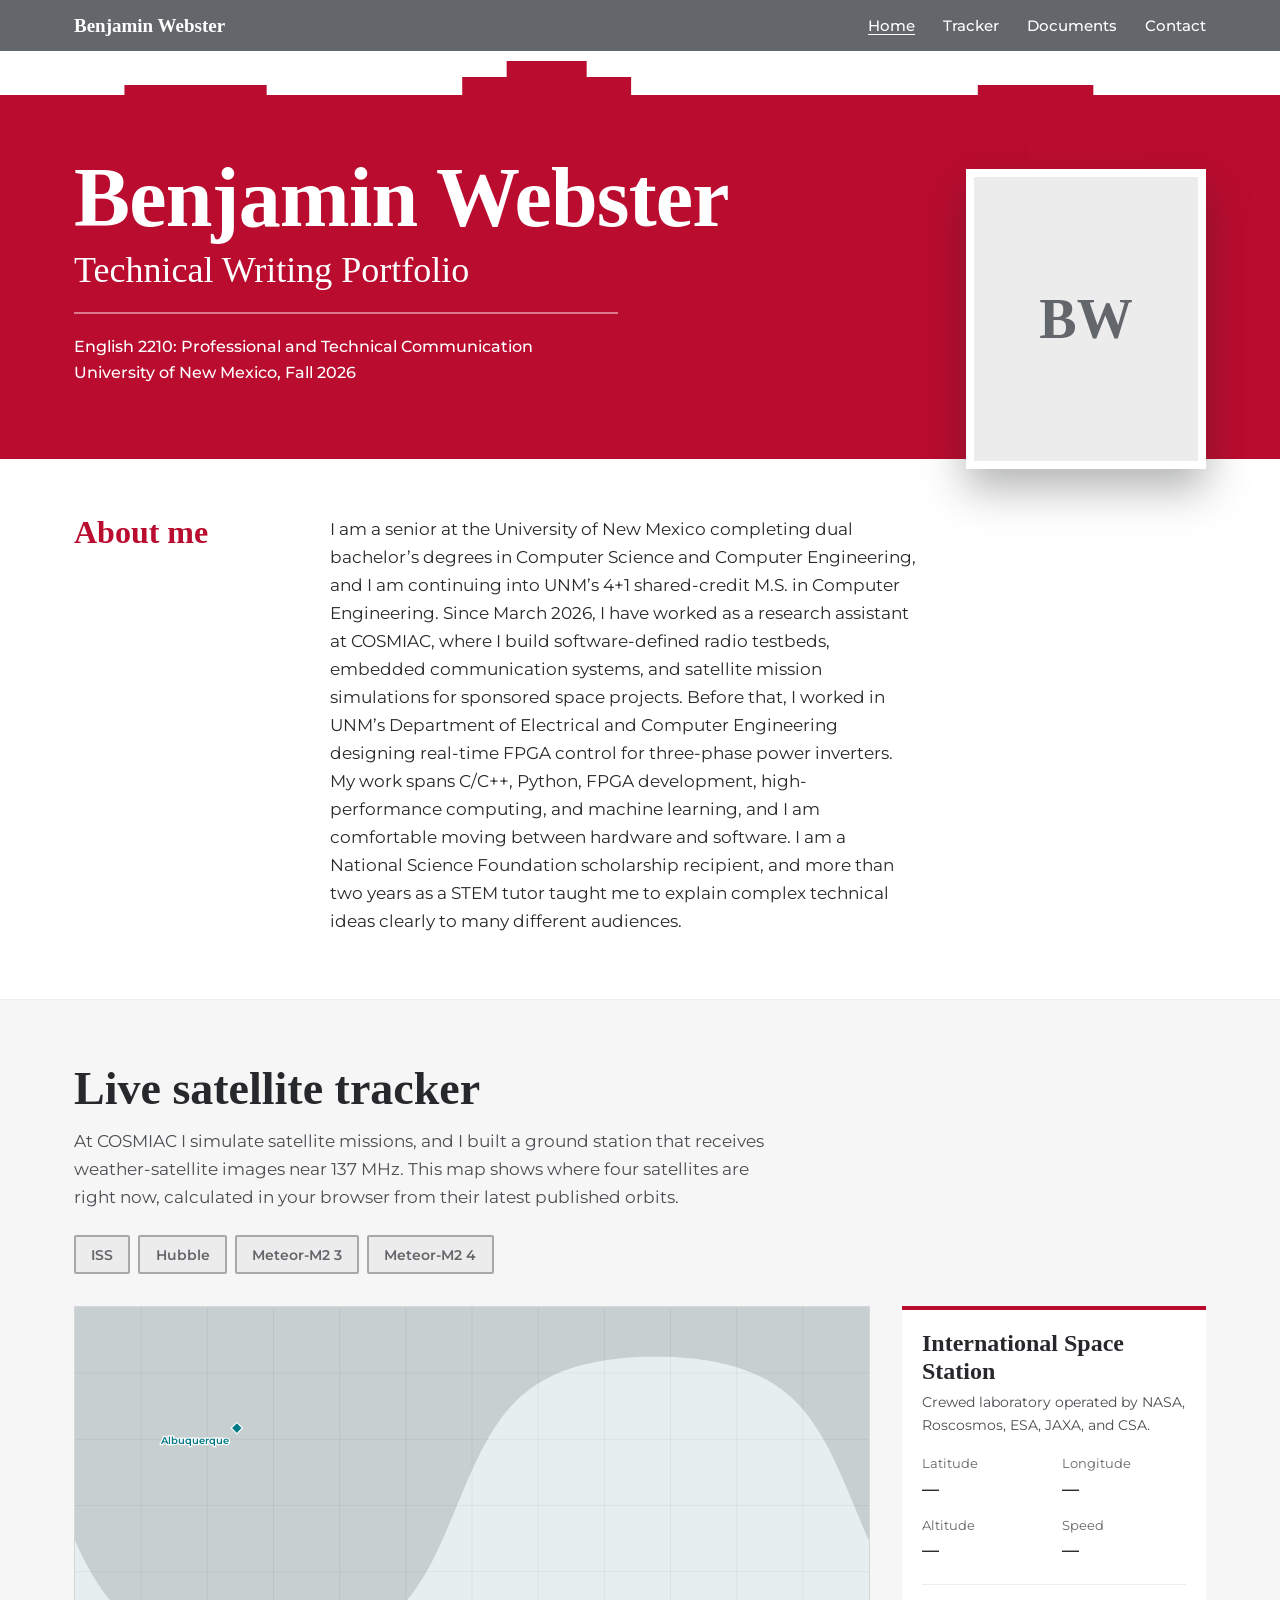
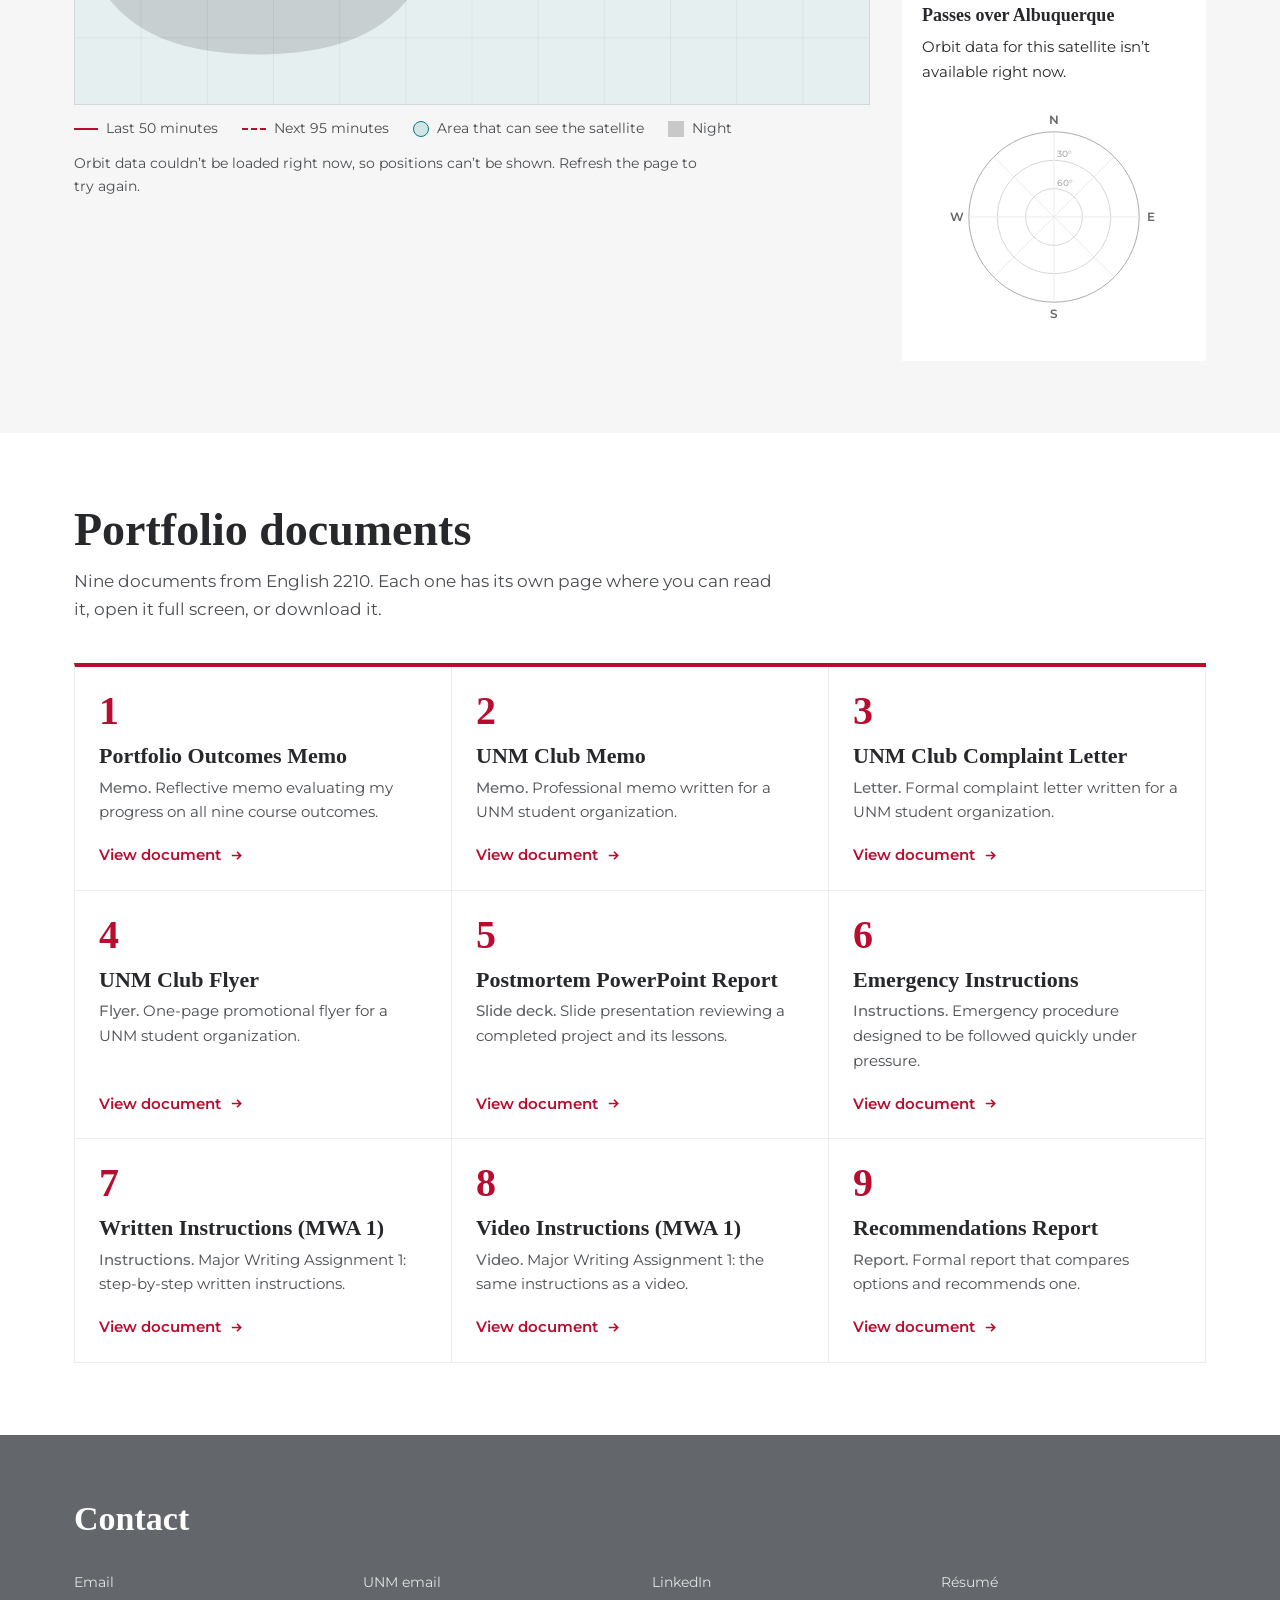
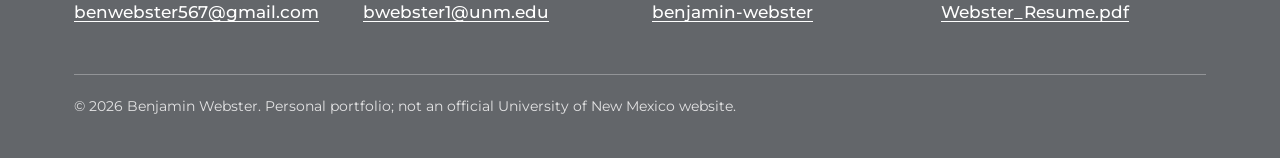
==== index.html @ b04f3fd2 "changes" ====
<!DOCTYPE html>
<html lang="en">
<head>
  <meta charset="utf-8">
  <meta name="viewport" content="width=device-width, initial-scale=1">
  <title>Benjamin Webster | Technical Writing Portfolio</title>
  <meta name="description" content="Technical writing portfolio of Benjamin Webster, Computer Science and Computer Engineering student at the University of New Mexico.">
  <link rel="preconnect" href="https://fonts.bunny.net">
  <link rel="stylesheet" href="https://fonts.bunny.net/css?family=zilla-slab:500,600,700|montserrat:400,500,600&display=swap">
  <link rel="stylesheet" href="assets/style.css">
  <script src="assets/tracker.js" defer></script>
</head>
<body>
  <a class="skip" href="#main">Skip to main content</a>

  <header class="topbar">
    <div class="wrap">
      <a class="home" href="index.html">Benjamin Webster</a>
      <nav aria-label="Site">
        <a href="index.html" aria-current="page">Home</a>
        <a href="index.html#tracker">Tracker</a>
        <a href="index.html#documents">Documents</a>
        <a href="#contact">Contact</a>
      </nav>
    </div>
  </header>

  <main id="main">
    <!-- ===================== TITLE PAGE ===================== -->
    <section class="band title-band" aria-labelledby="page-title">
      <svg class="parapet" viewBox="0 0 1440 56" preserveAspectRatio="none" aria-hidden="true" focusable="false"><polygon points="0,0 1440,0 1440,44 1230,44 1230,34 1100,34 1100,44 710,44 710,26 660,26 660,10 570,10 570,26 520,26 520,44 300,44 300,34 140,34 140,44 0,44"/></svg>
      <div class="wrap title-grid">
        <div>
          <h1 id="page-title">
            <span class="name">Benjamin Webster</span>
            <span class="title">Technical Writing Portfolio</span>
          </h1>
          <p class="course">English 2210: Professional and Technical Communication<br>University of New Mexico, Fall 2026</p>
        </div>
        <div class="photo">
          <!-- Put your professional headshot at images/headshot.jpg (portrait orientation works best). -->
          <img src="images/headshot.jpg" alt="Portrait of Benjamin Webster"
               onerror="this.hidden=true; this.nextElementSibling.hidden=false;">
          <div class="photo-fallback" hidden aria-hidden="true">BW</div>
        </div>
      </div>
    </section>

    <section class="about" id="about" aria-labelledby="about-title">
      <div class="wrap">
        <h2 id="about-title">About me</h2>
        <p>I am a senior at the University of New Mexico completing dual bachelor’s degrees in Computer Science and Computer Engineering, and I am continuing into UNM’s 4+1 shared-credit M.S. in Computer Engineering. Since March 2026, I have worked as a research assistant at COSMIAC, where I build software-defined radio testbeds, embedded communication systems, and satellite mission simulations for sponsored space projects. Before that, I worked in UNM’s Department of Electrical and Computer Engineering designing real-time FPGA control for three-phase power inverters. My work spans C/C++, Python, FPGA development, high-performance computing, and machine learning, and I am comfortable moving between hardware and software. I am a National Science Foundation scholarship recipient, and more than two years as a STEM tutor taught me to explain complex technical ideas clearly to many different audiences.</p>
      </div>
    </section>

    <!-- ===================== SATELLITE TRACKER ===================== -->
    <section class="tracker" id="tracker" aria-labelledby="tracker-title">
      <div class="wrap">
        <div class="tracker-head">
          <div class="section-head">
            <h2 id="tracker-title">Live satellite tracker</h2>
            <p>At COSMIAC I simulate satellite missions, and I built a ground station that receives weather-satellite images near 137&nbsp;MHz. This map shows where four satellites are right now, calculated in your browser from their latest published orbits.</p>
          </div>
          <div class="sat-picker" id="sat-picker" role="group" aria-label="Choose a satellite"></div>
        </div>

        <div class="tracker-body">
          <div>
            <div class="map-frame">
              <svg class="map" id="map" viewBox="0 0 1000 500" role="img" aria-labelledby="map-title">
                <title id="map-title">World map with the selected satellite’s position, ground track, and coverage area</title>
                <defs><clipPath id="map-clip"><rect width="1000" height="500"/></clipPath></defs>
                <rect class="ocean" width="1000" height="500"/>
                <g class="grid" id="map-grid"></g>
                <path class="land" id="map-land" d=""/>
                <path class="night" id="map-night" d=""/>
                <g clip-path="url(#map-clip)">
                  <path class="footprint" id="map-footprint" d=""/>
                  <path class="track-past" id="map-track-past" d=""/>
                  <path class="track-next" id="map-track-next" d=""/>
                </g>
                <g id="map-station"></g>
                <g id="map-others"></g>
                <g id="map-sat"></g>
              </svg>
            </div>
            <ul class="map-key">
              <li><span class="key-line" aria-hidden="true"></span>Last 50 minutes</li>
              <li><span class="key-line dashed" aria-hidden="true"></span>Next 95 minutes</li>
              <li><span class="key-area" aria-hidden="true"></span>Area that can see the satellite</li>
              <li><span class="key-night" aria-hidden="true"></span>Night</li>
            </ul>
            <p class="tracker-status" id="tracker-status">Loading orbit data…</p>
          </div>

          <aside class="readout" aria-label="Selected satellite details">
            <div>
              <h3 id="ro-name">International Space Station</h3>
              <p class="sat-note" id="ro-note"></p>
            </div>
            <dl>
              <div><dt>Latitude</dt><dd id="ro-lat">—</dd></div>
              <div><dt>Longitude</dt><dd id="ro-lon">—</dd></div>
              <div><dt>Altitude</dt><dd id="ro-alt">—</dd></div>
              <div><dt>Speed</dt><dd id="ro-spd">—</dd></div>
            </dl>
            <div class="pass-block">
              <h4>Passes over Albuquerque</h4>
              <p class="pass-text" id="ro-pass">Loading orbit data…</p>
              <svg class="skyplot" viewBox="-24 -24 248 248" role="img" aria-labelledby="sky-title">
                <title id="sky-title">Sky view from Albuquerque of the satellite’s next pass, north at top</title>
                <g id="sky-grid"></g>
                <path class="pass" id="sky-pass" d=""/>
                <circle class="aos" id="sky-aos" r="4" cx="-99" cy="-99"/>
                <circle class="now" id="sky-now" r="5.5" cx="-99" cy="-99"/>
              </svg>
            </div>
          </aside>
        </div>
      </div>
    </section>

    <!-- ===================== DOCUMENTS ===================== -->
    <section class="documents" id="documents" aria-labelledby="documents-title">
      <div class="wrap">
        <div class="section-head">
          <h2 id="documents-title">Portfolio documents</h2>
          <p>Nine documents from English 2210. Each one has its own page where you can read it, open it full screen, or download it.</p>
        </div>
        <ol class="doc-grid">
          <li>
            <a class="doc-tile" href="outcomes-memo.html">
              <span class="num" aria-hidden="true">1</span>
              <h3><span class="sr-only">Document 1: </span>Portfolio Outcomes Memo</h3>
              <p><span class="kind">Memo.</span> Reflective memo evaluating my progress on all nine course outcomes.</p>
              <span class="go">View document <svg viewBox="0 0 16 16" aria-hidden="true"><path d="M3 8h9M8.5 4l4 4-4 4" fill="none" stroke="currentColor" stroke-width="1.8"/></svg></span>
            </a>
          </li>
          <li>
            <a class="doc-tile" href="club-memo.html">
              <span class="num" aria-hidden="true">2</span>
              <h3><span class="sr-only">Document 2: </span>UNM Club Memo</h3>
              <p><span class="kind">Memo.</span> Professional memo written for a UNM student organization.</p>
              <span class="go">View document <svg viewBox="0 0 16 16" aria-hidden="true"><path d="M3 8h9M8.5 4l4 4-4 4" fill="none" stroke="currentColor" stroke-width="1.8"/></svg></span>
            </a>
          </li>
          <li>
            <a class="doc-tile" href="club-complaint-letter.html">
              <span class="num" aria-hidden="true">3</span>
              <h3><span class="sr-only">Document 3: </span>UNM Club Complaint Letter</h3>
              <p><span class="kind">Letter.</span> Formal complaint letter written for a UNM student organization.</p>
              <span class="go">View document <svg viewBox="0 0 16 16" aria-hidden="true"><path d="M3 8h9M8.5 4l4 4-4 4" fill="none" stroke="currentColor" stroke-width="1.8"/></svg></span>
            </a>
          </li>
          <li>
            <a class="doc-tile" href="club-flyer.html">
              <span class="num" aria-hidden="true">4</span>
              <h3><span class="sr-only">Document 4: </span>UNM Club Flyer</h3>
              <p><span class="kind">Flyer.</span> One-page promotional flyer for a UNM student organization.</p>
              <span class="go">View document <svg viewBox="0 0 16 16" aria-hidden="true"><path d="M3 8h9M8.5 4l4 4-4 4" fill="none" stroke="currentColor" stroke-width="1.8"/></svg></span>
            </a>
          </li>
          <li>
            <a class="doc-tile" href="postmortem-report.html">
              <span class="num" aria-hidden="true">5</span>
              <h3><span class="sr-only">Document 5: </span>Postmortem PowerPoint Report</h3>
              <p><span class="kind">Slide deck.</span> Slide presentation reviewing a completed project and its lessons.</p>
              <span class="go">View document <svg viewBox="0 0 16 16" aria-hidden="true"><path d="M3 8h9M8.5 4l4 4-4 4" fill="none" stroke="currentColor" stroke-width="1.8"/></svg></span>
            </a>
          </li>
          <li>
            <a class="doc-tile" href="emergency-instructions.html">
              <span class="num" aria-hidden="true">6</span>
              <h3><span class="sr-only">Document 6: </span>Emergency Instructions</h3>
              <p><span class="kind">Instructions.</span> Emergency procedure designed to be followed quickly under pressure.</p>
              <span class="go">View document <svg viewBox="0 0 16 16" aria-hidden="true"><path d="M3 8h9M8.5 4l4 4-4 4" fill="none" stroke="currentColor" stroke-width="1.8"/></svg></span>
            </a>
          </li>
          <li>
            <a class="doc-tile" href="written-instructions.html">
              <span class="num" aria-hidden="true">7</span>
              <h3><span class="sr-only">Document 7: </span>Written Instructions (MWA 1)</h3>
              <p><span class="kind">Instructions.</span> Major Writing Assignment 1: step-by-step written instructions.</p>
              <span class="go">View document <svg viewBox="0 0 16 16" aria-hidden="true"><path d="M3 8h9M8.5 4l4 4-4 4" fill="none" stroke="currentColor" stroke-width="1.8"/></svg></span>
            </a>
          </li>
          <li>
            <a class="doc-tile" href="video-instructions.html">
              <span class="num" aria-hidden="true">8</span>
              <h3><span class="sr-only">Document 8: </span>Video Instructions (MWA 1)</h3>
              <p><span class="kind">Video.</span> Major Writing Assignment 1: the same instructions as a video.</p>
              <span class="go">View document <svg viewBox="0 0 16 16" aria-hidden="true"><path d="M3 8h9M8.5 4l4 4-4 4" fill="none" stroke="currentColor" stroke-width="1.8"/></svg></span>
            </a>
          </li>
          <li>
            <a class="doc-tile" href="recommendations-report.html">
              <span class="num" aria-hidden="true">9</span>
              <h3><span class="sr-only">Document 9: </span>Recommendations Report</h3>
              <p><span class="kind">Report.</span> Formal report that compares options and recommends one.</p>
              <span class="go">View document <svg viewBox="0 0 16 16" aria-hidden="true"><path d="M3 8h9M8.5 4l4 4-4 4" fill="none" stroke="currentColor" stroke-width="1.8"/></svg></span>
            </a>
          </li>
        </ol>
      </div>
    </section>
  </main>

  <footer class="contact" id="contact">
    <div class="wrap">
      <h2>Contact</h2>
      <dl class="contact-list">
        <div><dt>Email</dt><dd><a href="mailto:benwebster567@gmail.com">benwebster567@gmail.com</a></dd></div>
        <div><dt>UNM email</dt><dd><a href="mailto:bwebster1@unm.edu">bwebster1@unm.edu</a></dd></div>
        <div><dt>LinkedIn</dt><dd><a href="https://www.linkedin.com/in/benjamin-webster-b11243381/" target="_blank" rel="noopener">benjamin-webster</a></dd></div>
        <div><dt>Résumé</dt><dd><a href="documents/Webster_Resume.pdf" target="_blank" rel="noopener">Webster_Resume.pdf</a></dd></div>
      </dl>
      <p class="footnote">© 2026 Benjamin Webster. Personal portfolio; not an official University of New Mexico website.</p>
    </div>
  </footer>
</body>
</html>
---- assets/style.css ----
/*
  Benjamin Webster | Technical Writing Portfolio
  Colors follow the UNM brand palette (brand.unm.edu):
  Cherry #ba0c2f, Silver #a7a8aa, Lobo Gray #63666a, Turquoise #007a86.
  UNM's brand fonts (Vitesse, Gotham) are licensed, so this site uses free
  look-alikes: Zilla Slab for headlines, Montserrat for body, Arial as fallback.
*/
:root {
  --cherry: #ba0c2f;
  --cherry-dark: #8f0a25;
  --cherry-tint: #fbf3f5;
  --silver: #a7a8aa;
  --silver-light: #ececed;
  --rule: #d6d6d8;
  --lobo: #63666a;
  --turquoise: #007a86;
  --ink: #26282b;
  --text-2: #4a4d51;
  --paper: #ffffff;
  --wash: #f6f6f6;
  --slab: "Zilla Slab", Rockwell, "Roboto Slab", Georgia, serif;
  --sans: Montserrat, Arial, Helvetica, sans-serif;
  --wrap: 1180px;
}

*, *::before, *::after { box-sizing: border-box; }
[hidden] { display: none !important; }
html { scroll-behavior: smooth; }
@media (prefers-reduced-motion: reduce) { html { scroll-behavior: auto; } }

body {
  margin: 0;
  background: var(--paper);
  color: var(--ink);
  font-family: var(--sans);
  font-size: 1.0625rem;
  line-height: 1.65;
  -webkit-font-smoothing: antialiased;
}

a { color: var(--cherry); text-underline-offset: 0.2em; }
a:hover { color: var(--cherry-dark); }
:focus-visible { outline: 3px solid var(--turquoise); outline-offset: 3px; border-radius: 2px; }

.skip {
  position: absolute; left: 1rem; top: -4rem; z-index: 10;
  background: var(--paper); color: var(--cherry);
  padding: 0.5rem 1rem; font-weight: 600;
}
.skip:focus { top: 1rem; }

.sr-only {
  position: absolute; width: 1px; height: 1px; padding: 0; margin: -1px;
  overflow: hidden; clip: rect(0 0 0 0); white-space: nowrap; border: 0;
}

.wrap { max-width: var(--wrap); margin: 0 auto; padding: 0 1.5rem; }

/* ---------- Utility bar ---------- */
.topbar { background: var(--lobo); color: var(--paper); }
.topbar .wrap { display: flex; align-items: center; gap: 2rem; min-height: 3.25rem; }
.topbar .home {
  font-family: var(--slab); font-weight: 600; font-size: 1.1875rem;
  color: var(--paper); text-decoration: none; white-space: nowrap;
}
.topbar nav { display: flex; gap: 1.75rem; margin-left: auto; }
.topbar nav a { color: var(--paper); text-decoration: none; font-size: 0.9375rem; font-weight: 500; }
.topbar nav a:hover, .topbar nav a[aria-current="page"] { text-decoration: underline; color: var(--paper); }
.topbar :focus-visible { outline-color: var(--paper); }

/* ---------- Cherry bands ---------- */
.band {
  position: relative;
  background: var(--cherry);
  color: var(--paper);
}
.band :focus-visible { outline-color: var(--paper); }

/* Stepped roofline drawn from the parapets of UNM's Pueblo Revival buildings */
.parapet {
  position: absolute; left: 0; right: 0; top: -1px;
  width: 100%; height: 3.5rem; display: block;
}
.parapet polygon { fill: var(--paper); }

/* Home title page */
.title-band { padding: 6.5rem 0 4.5rem; }
.title-grid {
  display: grid;
  grid-template-columns: minmax(0, 1fr) auto;
  gap: 3rem;
  align-items: center;
}
.title-band h1 { margin: 0; font-family: var(--slab); line-height: 1; }
.title-band h1 .name {
  display: block;
  font-size: clamp(3rem, 7vw, 5.25rem);
  font-weight: 700;
  letter-spacing: -0.01em;
}
.title-band h1 .title {
  display: block;
  margin-top: 0.75rem;
  font-size: clamp(1.5rem, 3vw, 2.25rem);
  font-weight: 500;
}
.course {
  margin: 1.5rem 0 0; padding-top: 1.25rem; max-width: 34rem;
  border-top: 2px solid rgba(255, 255, 255, 0.45);
  font-size: 1rem; font-weight: 500;
}
.photo {
  position: relative; z-index: 1;
  width: 15rem; aspect-ratio: 4 / 5;
  background: var(--silver-light);
  border: 8px solid var(--paper);
  box-shadow: 0 1.25rem 2.5rem rgba(38, 40, 43, 0.35);
  margin-bottom: -6rem;
}
.photo img { width: 100%; height: 100%; object-fit: cover; display: block; }
.photo-fallback {
  width: 100%; height: 100%; display: grid; place-items: center;
  font-family: var(--slab); font-size: 3.5rem; font-weight: 700; color: var(--lobo);
}

/* Document page header */
.page-band { padding: 5.75rem 0 2.75rem; }
.page-band .doc-of { margin: 0 0 0.5rem; font-weight: 500; font-size: 1rem; }
.page-band h1 {
  margin: 0; font-family: var(--slab); font-weight: 700;
  font-size: clamp(2.25rem, 5vw, 3.5rem); line-height: 1.05;
}
.page-band .doc-kind { margin: 0.75rem 0 0; font-size: 1rem; font-weight: 500; opacity: 0.92; }

/* ---------- Section headings ---------- */
.section-head h2 {
  margin: 0; font-family: var(--slab); font-weight: 700;
  font-size: clamp(2.125rem, 4vw, 2.875rem); line-height: 1.1;
}
.section-head p { margin: 0.75rem 0 0; color: var(--text-2); max-width: 64ch; }

/* ---------- About ---------- */
.about { padding: 3.5rem 0 4rem; }
.about .wrap {
  display: grid;
  grid-template-columns: 13rem minmax(0, 1fr) 15rem;
  gap: 3rem;
}
.about h2 {
  margin: 0; font-family: var(--slab); font-weight: 700;
  font-size: 2rem; line-height: 1.1; color: var(--cherry);
}
.about p { margin: 0; max-width: 66ch; }

/* ---------- Satellite tracker ---------- */
.tracker { padding: 4rem 0 4.5rem; background: var(--wash); border-top: 1px solid var(--silver-light); }
.tracker-head {
  display: flex; flex-wrap: wrap; align-items: flex-end; justify-content: space-between; gap: 1.5rem;
}
.sat-picker { display: flex; flex-wrap: wrap; gap: 0.5rem; }
.sat-picker button {
  font: 600 0.875rem/1 var(--sans);
  padding: 0.65rem 0.95rem;
  border: 2px solid var(--cherry); border-radius: 2px;
  background: var(--paper); color: var(--cherry);
  cursor: pointer;
}
.sat-picker button:hover { background: var(--cherry-tint); }
.sat-picker button[aria-pressed="true"] { background: var(--cherry); color: var(--paper); }
.sat-picker button:disabled { border-color: var(--silver); color: var(--lobo); background: var(--silver-light); cursor: not-allowed; }

.tracker-body {
  display: grid;
  grid-template-columns: minmax(0, 1fr) 19rem;
  gap: 2rem;
  margin-top: 2rem;
  align-items: start;
}
.map-frame { background: var(--paper); border: 1px solid var(--rule); }
.map-frame svg { display: block; width: 100%; height: auto; }
.map .ocean { fill: #e6eff0; }
.map .land { fill: #cfd1d3; stroke: #b9bbbe; stroke-width: 0.4; fill-rule: evenodd; }
.map .grid line { stroke: rgba(99, 102, 106, 0.18); stroke-width: 0.6; }
.map .night { fill: rgba(38, 40, 43, 0.16); }
.map .footprint { fill: rgba(0, 122, 134, 0.12); stroke: var(--turquoise); stroke-width: 1.2; }
.map .track-past { fill: none; stroke: var(--cherry); stroke-width: 2; stroke-linejoin: round; }
.map .track-next { fill: none; stroke: var(--cherry); stroke-width: 1.6; stroke-dasharray: 5 4; opacity: 0.8; }
.map .station { fill: var(--turquoise); stroke: var(--paper); stroke-width: 1.5; }
.map .station-label { fill: var(--turquoise); font: 600 13px var(--sans); paint-order: stroke; stroke: var(--paper); stroke-width: 3px; }
.map .other { fill: var(--lobo); stroke: var(--paper); stroke-width: 1.5; }
.map .other-label { fill: var(--lobo); font: 500 12px var(--sans); paint-order: stroke; stroke: var(--paper); stroke-width: 3px; }
.map .sat { fill: var(--cherry); stroke: var(--paper); stroke-width: 2.5; }
.map .sat-label { fill: var(--cherry); font: 700 14px var(--sans); paint-order: stroke; stroke: var(--paper); stroke-width: 3.5px; }
.map-key {
  display: flex; flex-wrap: wrap; gap: 0.5rem 1.5rem;
  margin: 0.75rem 0 0; padding: 0; list-style: none;
  font-size: 0.875rem; color: var(--text-2);
}
.map-key li { display: flex; align-items: center; gap: 0.5rem; }
.key-line { width: 1.5rem; border-top: 2px solid var(--cherry); }
.key-line.dashed { border-top-style: dashed; }
.key-area { width: 1rem; height: 1rem; background: rgba(0, 122, 134, 0.14); border: 1.5px solid var(--turquoise); border-radius: 50%; }
.key-night { width: 1rem; height: 1rem; background: rgba(38, 40, 43, 0.22); }
.tracker-status { margin: 0.75rem 0 0; font-size: 0.875rem; color: var(--text-2); max-width: 70ch; }

.readout { background: var(--paper); border-top: 4px solid var(--cherry); padding: 1.25rem 1.25rem 1.5rem; }
.readout h3 { margin: 0; font-family: var(--slab); font-weight: 700; font-size: 1.5rem; line-height: 1.15; }
.readout .sat-note { margin: 0.375rem 0 0; font-size: 0.875rem; color: var(--text-2); }
.readout dl { margin: 1rem 0 0; display: grid; grid-template-columns: 1fr 1fr; gap: 0.75rem 1rem; }
.readout dt { font-size: 0.8125rem; color: var(--lobo); }
.readout dd { margin: 0; font-weight: 600; font-variant-numeric: tabular-nums; }
.readout h4 {
  margin: 1.25rem 0 0; padding-top: 1rem; border-top: 1px solid var(--silver-light);
  font-family: var(--slab); font-weight: 600; font-size: 1.125rem;
}
.pass-text { margin: 0.25rem 0 0; font-size: 0.9375rem; }
.pass-text strong { font-variant-numeric: tabular-nums; }
.skyplot { display: block; width: 100%; max-width: 15rem; margin: 0.75rem auto 0; }
.skyplot .ring { fill: none; stroke: var(--rule); }
.skyplot .ring-outer { stroke: var(--silver); }
.skyplot .spoke { stroke: var(--silver-light); }
.skyplot .compass { fill: var(--lobo); font: 600 12px var(--sans); }
.skyplot .el-label { fill: var(--silver); font: 500 9px var(--sans); }
.skyplot .pass { fill: none; stroke: var(--cherry); stroke-width: 2; }
.skyplot .aos { fill: var(--paper); stroke: var(--cherry); stroke-width: 2; }
.skyplot .now { fill: var(--cherry); stroke: var(--paper); stroke-width: 2; }

/* ---------- Document grid (home) ---------- */
.documents { padding: 4.5rem 0; }
.doc-grid {
  list-style: none; margin: 2.5rem 0 0; padding: 0;
  display: grid; grid-template-columns: repeat(3, minmax(0, 1fr));
  border-top: 4px solid var(--cherry);
  border-left: 1px solid var(--silver-light);
}
.doc-grid li { border-right: 1px solid var(--silver-light); border-bottom: 1px solid var(--silver-light); }
.doc-tile {
  display: grid; grid-template-rows: auto auto 1fr auto; height: 100%;
  padding: 1.5rem 1.5rem 1.375rem;
  color: var(--ink); text-decoration: none;
  transition: background-color 120ms ease;
}
.doc-tile:hover { background: var(--cherry-tint); color: var(--ink); }
.doc-tile .num { font-family: var(--slab); font-weight: 700; font-size: 2.5rem; line-height: 1; color: var(--cherry); }
.doc-tile h3 { margin: 0.75rem 0 0; font-family: var(--slab); font-weight: 600; font-size: 1.375rem; line-height: 1.2; }
.doc-tile p { margin: 0.375rem 0 0; color: var(--text-2); font-size: 0.9375rem; }
.doc-tile .go {
  display: inline-flex; align-items: center; gap: 0.5rem; margin-top: 1.125rem;
  font-weight: 600; font-size: 0.9375rem; color: var(--cherry);
}
.doc-tile .go svg { width: 1em; height: 1em; }
.doc-tile:hover .go { text-decoration: underline; text-underline-offset: 0.2em; }
.doc-tile .kind { color: var(--lobo); font-weight: 500; }

/* ---------- Document pages ---------- */
.doc-layout {
  display: grid;
  grid-template-columns: 15.5rem minmax(0, 1fr);
  gap: 3rem;
  padding-top: 2.5rem; padding-bottom: 4.5rem;
}
.doc-nav { position: sticky; top: 1.5rem; align-self: start; }
.doc-nav h2 { margin: 0 0 0.75rem; font-family: var(--slab); font-weight: 700; font-size: 1.25rem; }
.doc-nav ol { list-style: none; margin: 0; padding: 0; border-top: 1px solid var(--silver-light); }
.doc-nav a {
  display: grid; grid-template-columns: 1.75rem 1fr; gap: 0.25rem;
  padding: 0.6rem 0.75rem 0.6rem 0.5rem;
  border-bottom: 1px solid var(--silver-light);
  border-left: 4px solid transparent;
  color: var(--ink); text-decoration: none; font-size: 0.9375rem; line-height: 1.35;
}
.doc-nav a .n { font-family: var(--slab); font-weight: 700; color: var(--cherry); }
.doc-nav a:hover { background: var(--cherry-tint); }
.doc-nav a[aria-current="page"] { border-left-color: var(--cherry); background: var(--cherry-tint); font-weight: 600; }
.doc-nav a.home-link {
  display: inline-block; margin-top: 1rem; padding: 0; border: 0;
  color: var(--cherry); font-weight: 600; text-decoration: underline; text-underline-offset: 0.2em;
}
.doc-nav a.home-link:hover { background: none; color: var(--cherry-dark); }

.doc-intro { display: grid; grid-template-columns: minmax(0, 1fr) auto; gap: 1.5rem 2.5rem; align-items: start; }
.doc-intro p { margin: 0; max-width: 64ch; }
.doc-facts { margin: 1.25rem 0 0; display: flex; flex-wrap: wrap; gap: 0.5rem 2rem; font-size: 0.9375rem; }
.doc-facts dt { color: var(--lobo); font-size: 0.8125rem; }
.doc-facts dd { margin: 0; font-weight: 600; overflow-wrap: anywhere; }
.doc-actions { display: flex; flex-wrap: wrap; gap: 0.75rem; }

.btn {
  display: inline-flex; align-items: center; gap: 0.5rem;
  background: var(--cherry); color: var(--paper);
  font: 600 0.9375rem/1.2 var(--sans);
  padding: 0.7rem 1.1rem; border: 2px solid var(--cherry); border-radius: 2px;
  text-decoration: none; white-space: nowrap;
}
.btn:hover { background: var(--cherry-dark); border-color: var(--cherry-dark); color: var(--paper); }
.btn.secondary { background: var(--paper); color: var(--cherry); }
.btn.secondary:hover { background: var(--cherry-tint); color: var(--cherry-dark); }
.btn svg { width: 1em; height: 1em; flex: none; }

.viewer {
  position: relative; margin-top: 2rem;
  height: max(36rem, 82vh);
  background: var(--silver-light); border: 1px solid var(--rule);
}
.viewer iframe { position: absolute; inset: 0; width: 100%; height: 100%; border: 0; background: var(--paper); }
.viewer-missing {
  position: absolute; inset: 0; display: grid; place-content: center; gap: 0.5rem;
  padding: 2rem; text-align: center; color: var(--text-2); overflow-wrap: anywhere;
}
.viewer-missing strong { color: var(--ink); font-family: var(--slab); font-size: 1.375rem; }

.video { margin-top: 2rem; }
.video-frame {
  position: relative; aspect-ratio: 16 / 9; width: 100%;
  background: var(--silver-light); border: 1px solid var(--rule); overflow: hidden;
}
.video-frame iframe, .video-frame video { position: absolute; inset: 0; width: 100%; height: 100%; border: 0; background: #000; }
.video-note { margin: 0.75rem 0 0; color: var(--text-2); font-size: 0.9375rem; }

.pager {
  display: grid; grid-template-columns: 1fr 1fr; gap: 1rem;
  margin-top: 3rem; padding-top: 1.5rem; border-top: 1px solid var(--silver-light);
}
.pager a {
  display: block; padding: 1rem 1.25rem; border: 1px solid var(--rule);
  color: var(--ink); text-decoration: none;
}
.pager a:hover { border-color: var(--cherry); background: var(--cherry-tint); }
.pager .dir { display: block; font-size: 0.8125rem; color: var(--lobo); }
.pager .t { display: block; font-family: var(--slab); font-weight: 600; font-size: 1.125rem; color: var(--cherry); }
.pager .next { text-align: right; grid-column: 2; }

/* ---------- Contact footer ---------- */
.contact { background: var(--lobo); color: var(--paper); padding: 3.5rem 0 2.5rem; }
.contact a { color: var(--paper); }
.contact a:hover { color: var(--silver-light); }
.contact :focus-visible { outline-color: var(--paper); }
.contact h2 { margin: 0 0 1.5rem; font-family: var(--slab); font-weight: 700; font-size: 2.125rem; }
.contact-list { display: grid; grid-template-columns: repeat(4, minmax(0, 1fr)); gap: 1.5rem; margin: 0; padding: 0; }
.contact-list dt { font-size: 0.875rem; color: #e3e3e4; }
.contact-list dd { margin: 0.25rem 0 0; font-weight: 500; overflow-wrap: anywhere; }
.footnote {
  margin: 3rem 0 0; padding-top: 1.25rem; border-top: 1px solid rgba(255, 255, 255, 0.3);
  font-size: 0.875rem; color: #e3e3e4;
}

/* ---------- Responsive ---------- */
@media (max-width: 1040px) {
  .tracker-body { grid-template-columns: 1fr; }
  .readout { display: grid; grid-template-columns: minmax(0, 1fr) minmax(0, 1fr); column-gap: 2rem; }
  .readout .pass-block { grid-column: 2; grid-row: 1 / span 3; }
  .doc-grid { grid-template-columns: repeat(2, minmax(0, 1fr)); }
}
@media (max-width: 960px) {
  .about .wrap { grid-template-columns: 1fr; gap: 1rem; }
  .contact-list { grid-template-columns: repeat(2, minmax(0, 1fr)); }
  .doc-layout { grid-template-columns: minmax(0, 1fr); gap: 1.5rem; padding-top: 1.5rem; }
  .doc-nav, .doc-main { min-width: 0; }
  .doc-nav { position: static; }
  .doc-nav h2 { font-size: 1.0625rem; margin-bottom: 0.5rem; }
  .doc-nav ol { display: flex; gap: 0.5rem; overflow-x: auto; border: 0; padding-bottom: 0.5rem; }
  .doc-nav li { flex: none; }
  .doc-nav a {
    grid-template-columns: auto auto; border: 1px solid var(--rule); border-left-width: 1px;
    padding: 0.45rem 0.75rem; white-space: nowrap;
  }
  .doc-nav a[aria-current="page"] { border-color: var(--cherry); }
  .doc-nav a.home-link { display: none; }
}
@media (max-width: 720px) {
  .title-band { padding: 4.25rem 0 3rem; }
  .page-band { padding: 4rem 0 2rem; }
  .title-grid { grid-template-columns: 1fr; gap: 2rem; }
  .photo { width: 11rem; margin-bottom: 0; }
  .parapet { height: 2.25rem; }
  .readout { display: block; }
  .doc-grid { grid-template-columns: 1fr; }
  .doc-intro { grid-template-columns: 1fr; }
  .viewer { height: 70vh; }
}
@media (max-width: 640px) {
  .topbar .wrap { flex-wrap: wrap; gap: 0.25rem 1rem; padding-top: 0.6rem; padding-bottom: 0.6rem; }
  .topbar .home { font-size: 1.0625rem; }
  .topbar nav { margin-left: 0; gap: 1.25rem; }
  .topbar nav a { font-size: 0.875rem; }
  .contact-list { grid-template-columns: 1fr; }
  .pager { grid-template-columns: 1fr; }
  .pager .next { grid-column: 1; }
}
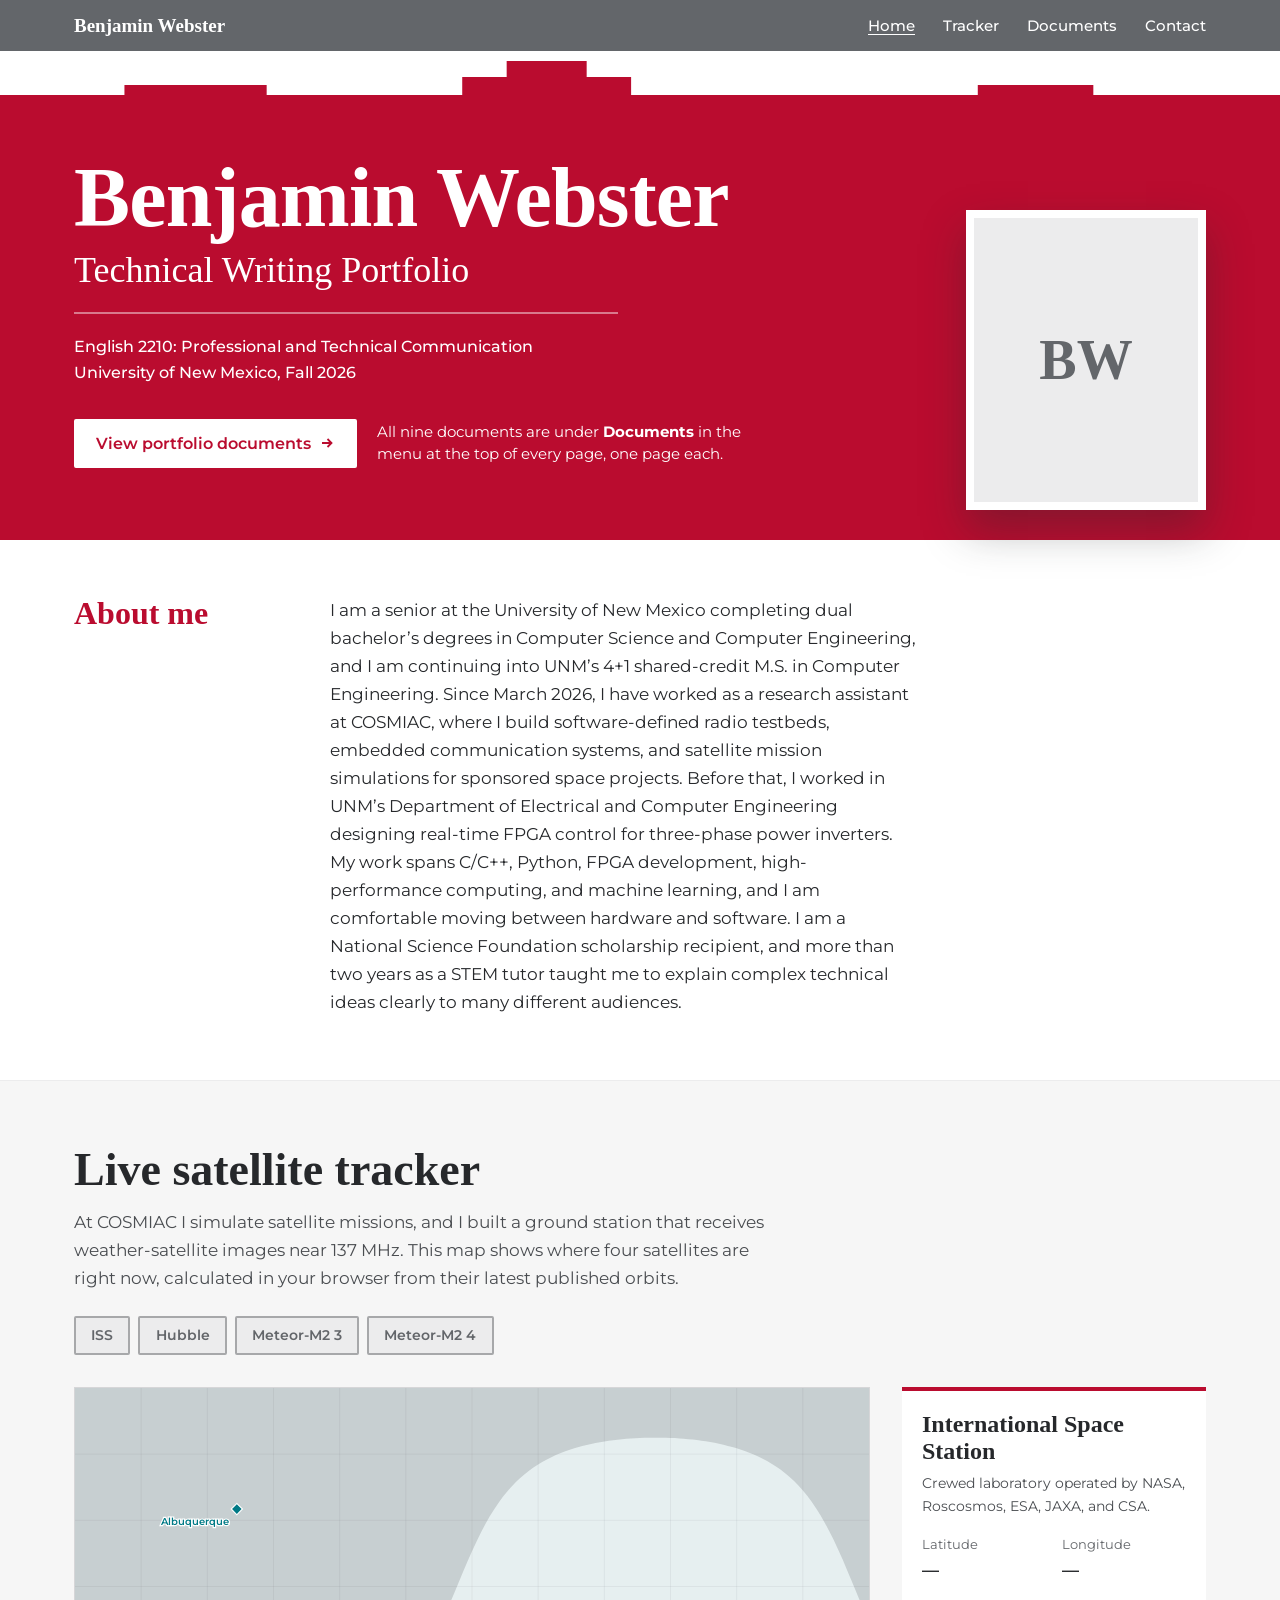
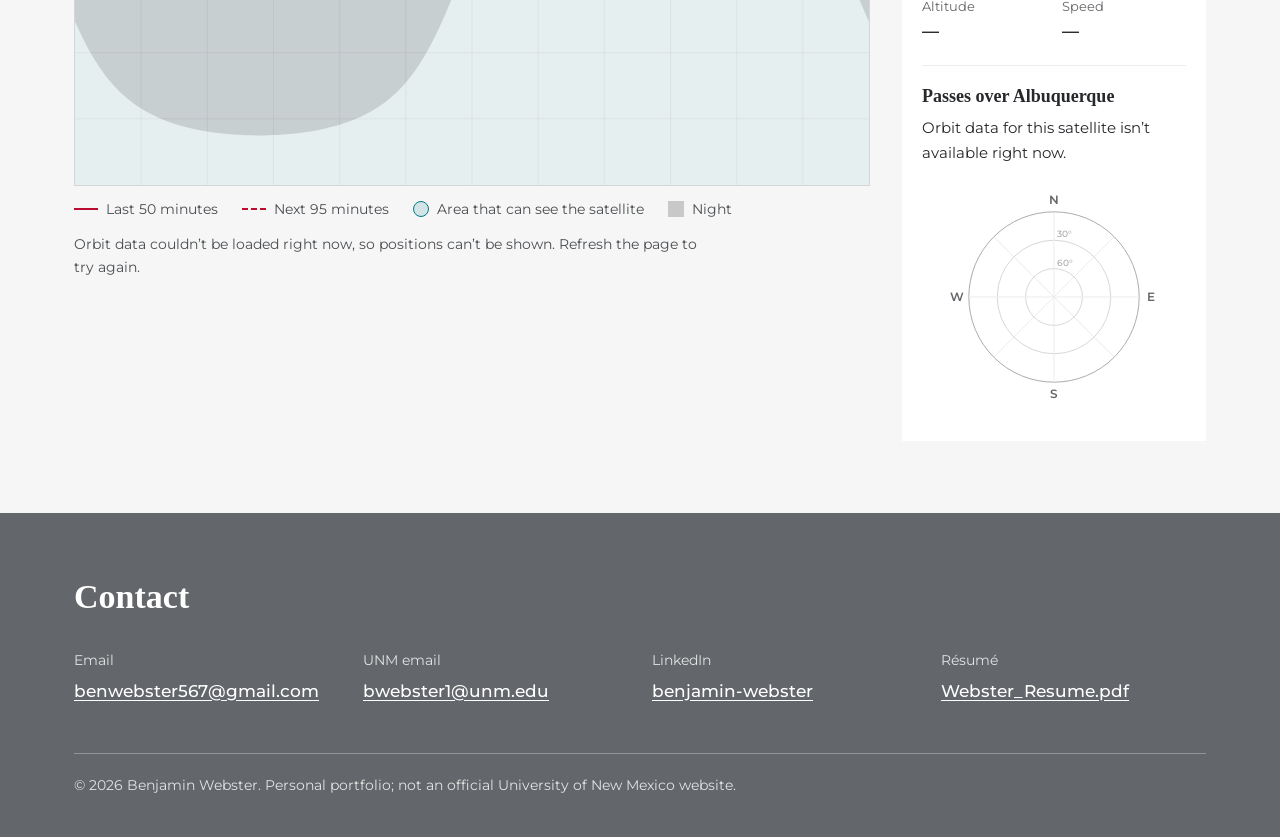
==== commit 37344475: "Changes" ====
--- a/index.html
+++ b/index.html
@@ -19,7 +19,20 @@
       <nav aria-label="Site">
         <a href="index.html" aria-current="page">Home</a>
         <a href="index.html#tracker">Tracker</a>
-        <a href="index.html#documents">Documents</a>
+        <div class="menu">
+          <a href="outcomes-memo.html">Documents</a>
+          <ul class="menu-list" aria-label="Portfolio documents">
+            <li><a href="outcomes-memo.html"><span class="n">1</span>Portfolio Outcomes Memo</a></li>
+            <li><a href="club-memo.html"><span class="n">2</span>UNM Club Memo</a></li>
+            <li><a href="club-complaint-letter.html"><span class="n">3</span>UNM Club Complaint Letter</a></li>
+            <li><a href="club-flyer.html"><span class="n">4</span>UNM Club Flyer</a></li>
+            <li><a href="postmortem-report.html"><span class="n">5</span>Postmortem PowerPoint Report</a></li>
+            <li><a href="emergency-instructions.html"><span class="n">6</span>Emergency Instructions</a></li>
+            <li><a href="written-instructions.html"><span class="n">7</span>Written Instructions (MWA 1)</a></li>
+            <li><a href="video-instructions.html"><span class="n">8</span>Video Instructions (MWA 1)</a></li>
+            <li><a href="recommendations-report.html"><span class="n">9</span>Recommendations Report</a></li>
+          </ul>
+        </div>
         <a href="#contact">Contact</a>
       </nav>
     </div>
@@ -36,6 +49,10 @@
             <span class="title">Technical Writing Portfolio</span>
           </h1>
           <p class="course">English 2210: Professional and Technical Communication<br>University of New Mexico, Fall 2026</p>
+          <div class="doc-cta">
+            <a class="btn light" href="outcomes-memo.html">View portfolio documents<svg viewBox="0 0 16 16" aria-hidden="true"><path d="M3 8h9M8.5 4l4 4-4 4" fill="none" stroke="currentColor" stroke-width="1.8"/></svg></a>
+            <p>All nine documents are under <strong>Documents</strong> in the menu at the top of every page, one page each.</p>
+          </div>
         </div>
         <div class="photo">
           <!-- Put your professional headshot at images/headshot.jpg (portrait orientation works best). -->
@@ -49,7 +66,13 @@
     <section class="about" id="about" aria-labelledby="about-title">
       <div class="wrap">
         <h2 id="about-title">About me</h2>
-        <p>I am a senior at the University of New Mexico completing dual bachelor’s degrees in Computer Science and Computer Engineering, and I am continuing into UNM’s 4+1 shared-credit M.S. in Computer Engineering. Since March 2026, I have worked as a research assistant at COSMIAC, where I build software-defined radio testbeds, embedded communication systems, and satellite mission simulations for sponsored space projects. Before that, I worked in UNM’s Department of Electrical and Computer Engineering designing real-time FPGA control for three-phase power inverters. My work spans C/C++, Python, FPGA development, high-performance computing, and machine learning, and I am comfortable moving between hardware and software. I am a National Science Foundation scholarship recipient, and more than two years as a STEM tutor taught me to explain complex technical ideas clearly to many different audiences.</p>
+        <p class="bio">I am a senior at the University of New Mexico completing dual bachelor’s degrees in Computer Science and Computer Engineering, and I am continuing into UNM’s 4+1 shared-credit M.S. in Computer Engineering. Since March 2026, I have worked as a research assistant at COSMIAC, where I build software-defined radio testbeds, embedded communication systems, and satellite mission simulations for sponsored space projects. Before that, I worked in UNM’s Department of Electrical and Computer Engineering designing real-time FPGA control for three-phase power inverters. My work spans C/C++, Python, FPGA development, high-performance computing, and machine learning, and I am comfortable moving between hardware and software. I am a National Science Foundation scholarship recipient, and more than two years as a STEM tutor taught me to explain complex technical ideas clearly to many different audiences.</p>
+        <!-- Team photo: save it as images/cosmiac-team.jpg. If the file is missing, this whole figure hides itself. -->
+        <figure class="team-photo">
+          <img src="images/cosmiac-team.jpg" alt="Benjamin Webster with his research team at COSMIAC"
+               onerror="this.closest('figure').hidden = true;">
+          <figcaption>With my team at COSMIAC.</figcaption>
+        </figure>
       </div>
     </section>
 
@@ -120,89 +143,6 @@
       </div>
     </section>
 
-    <!-- ===================== DOCUMENTS ===================== -->
-    <section class="documents" id="documents" aria-labelledby="documents-title">
-      <div class="wrap">
-        <div class="section-head">
-          <h2 id="documents-title">Portfolio documents</h2>
-          <p>Nine documents from English 2210. Each one has its own page where you can read it, open it full screen, or download it.</p>
-        </div>
-        <ol class="doc-grid">
-          <li>
-            <a class="doc-tile" href="outcomes-memo.html">
-              <span class="num" aria-hidden="true">1</span>
-              <h3><span class="sr-only">Document 1: </span>Portfolio Outcomes Memo</h3>
-              <p><span class="kind">Memo.</span> Reflective memo evaluating my progress on all nine course outcomes.</p>
-              <span class="go">View document <svg viewBox="0 0 16 16" aria-hidden="true"><path d="M3 8h9M8.5 4l4 4-4 4" fill="none" stroke="currentColor" stroke-width="1.8"/></svg></span>
-            </a>
-          </li>
-          <li>
-            <a class="doc-tile" href="club-memo.html">
-              <span class="num" aria-hidden="true">2</span>
-              <h3><span class="sr-only">Document 2: </span>UNM Club Memo</h3>
-              <p><span class="kind">Memo.</span> Professional memo written for a UNM student organization.</p>
-              <span class="go">View document <svg viewBox="0 0 16 16" aria-hidden="true"><path d="M3 8h9M8.5 4l4 4-4 4" fill="none" stroke="currentColor" stroke-width="1.8"/></svg></span>
-            </a>
-          </li>
-          <li>
-            <a class="doc-tile" href="club-complaint-letter.html">
-              <span class="num" aria-hidden="true">3</span>
-              <h3><span class="sr-only">Document 3: </span>UNM Club Complaint Letter</h3>
-              <p><span class="kind">Letter.</span> Formal complaint letter written for a UNM student organization.</p>
-              <span class="go">View document <svg viewBox="0 0 16 16" aria-hidden="true"><path d="M3 8h9M8.5 4l4 4-4 4" fill="none" stroke="currentColor" stroke-width="1.8"/></svg></span>
-            </a>
-          </li>
-          <li>
-            <a class="doc-tile" href="club-flyer.html">
-              <span class="num" aria-hidden="true">4</span>
-              <h3><span class="sr-only">Document 4: </span>UNM Club Flyer</h3>
-              <p><span class="kind">Flyer.</span> One-page promotional flyer for a UNM student organization.</p>
-              <span class="go">View document <svg viewBox="0 0 16 16" aria-hidden="true"><path d="M3 8h9M8.5 4l4 4-4 4" fill="none" stroke="currentColor" stroke-width="1.8"/></svg></span>
-            </a>
-          </li>
-          <li>
-            <a class="doc-tile" href="postmortem-report.html">
-              <span class="num" aria-hidden="true">5</span>
-              <h3><span class="sr-only">Document 5: </span>Postmortem PowerPoint Report</h3>
-              <p><span class="kind">Slide deck.</span> Slide presentation reviewing a completed project and its lessons.</p>
-              <span class="go">View document <svg viewBox="0 0 16 16" aria-hidden="true"><path d="M3 8h9M8.5 4l4 4-4 4" fill="none" stroke="currentColor" stroke-width="1.8"/></svg></span>
-            </a>
-          </li>
-          <li>
-            <a class="doc-tile" href="emergency-instructions.html">
-              <span class="num" aria-hidden="true">6</span>
-              <h3><span class="sr-only">Document 6: </span>Emergency Instructions</h3>
-              <p><span class="kind">Instructions.</span> Emergency procedure designed to be followed quickly under pressure.</p>
-              <span class="go">View document <svg viewBox="0 0 16 16" aria-hidden="true"><path d="M3 8h9M8.5 4l4 4-4 4" fill="none" stroke="currentColor" stroke-width="1.8"/></svg></span>
-            </a>
-          </li>
-          <li>
-            <a class="doc-tile" href="written-instructions.html">
-              <span class="num" aria-hidden="true">7</span>
-              <h3><span class="sr-only">Document 7: </span>Written Instructions (MWA 1)</h3>
-              <p><span class="kind">Instructions.</span> Major Writing Assignment 1: step-by-step written instructions.</p>
-              <span class="go">View document <svg viewBox="0 0 16 16" aria-hidden="true"><path d="M3 8h9M8.5 4l4 4-4 4" fill="none" stroke="currentColor" stroke-width="1.8"/></svg></span>
-            </a>
-          </li>
-          <li>
-            <a class="doc-tile" href="video-instructions.html">
-              <span class="num" aria-hidden="true">8</span>
-              <h3><span class="sr-only">Document 8: </span>Video Instructions (MWA 1)</h3>
-              <p><span class="kind">Video.</span> Major Writing Assignment 1: the same instructions as a video.</p>
-              <span class="go">View document <svg viewBox="0 0 16 16" aria-hidden="true"><path d="M3 8h9M8.5 4l4 4-4 4" fill="none" stroke="currentColor" stroke-width="1.8"/></svg></span>
-            </a>
-          </li>
-          <li>
-            <a class="doc-tile" href="recommendations-report.html">
-              <span class="num" aria-hidden="true">9</span>
-              <h3><span class="sr-only">Document 9: </span>Recommendations Report</h3>
-              <p><span class="kind">Report.</span> Formal report that compares options and recommends one.</p>
-              <span class="go">View document <svg viewBox="0 0 16 16" aria-hidden="true"><path d="M3 8h9M8.5 4l4 4-4 4" fill="none" stroke="currentColor" stroke-width="1.8"/></svg></span>
-            </a>
-          </li>
-        </ol>
-      </div>
-    </section>
   </main>
 
   <footer class="contact" id="contact">
--- a/assets/style.css
+++ b/assets/style.css
@@ -63,10 +63,30 @@
   font-family: var(--slab); font-weight: 600; font-size: 1.1875rem;
   color: var(--paper); text-decoration: none; white-space: nowrap;
 }
-.topbar nav { display: flex; gap: 1.75rem; margin-left: auto; }
+.topbar nav { display: flex; align-items: center; gap: 1.75rem; margin-left: auto; }
 .topbar nav a { color: var(--paper); text-decoration: none; font-size: 0.9375rem; font-weight: 500; }
 .topbar nav a:hover, .topbar nav a[aria-current="page"] { text-decoration: underline; color: var(--paper); }
 .topbar :focus-visible { outline-color: var(--paper); }
+
+/* Documents menu: hover or keyboard focus shows all nine, so any document is one click away */
+.menu { position: relative; display: flex; align-items: center; padding: 0.9rem 0; margin: -0.9rem 0; }
+.menu-list {
+  position: absolute; right: -1rem; top: 100%; z-index: 20;
+  min-width: 19rem; margin: 0; padding: 0.4rem 0; list-style: none;
+  background: var(--paper); border-top: 4px solid var(--cherry);
+  box-shadow: 0 0.75rem 1.75rem rgba(38, 40, 43, 0.22);
+  display: none;
+}
+.menu:hover .menu-list, .menu:focus-within .menu-list { display: block; }
+.topbar .menu-list a {
+  display: grid; grid-template-columns: 1.6rem 1fr;
+  padding: 0.5rem 1.1rem; color: var(--ink); text-decoration: none;
+  font-size: 0.9375rem; font-weight: 500; line-height: 1.35;
+}
+.topbar .menu-list a:hover, .topbar .menu-list a:focus-visible { background: var(--cherry-tint); color: var(--ink); text-decoration: none; }
+.topbar .menu-list :focus-visible { outline-color: var(--turquoise); outline-offset: -3px; }
+.menu-list .n { font-family: var(--slab); font-weight: 700; color: var(--cherry); }
+@media (hover: none), (max-width: 640px) { .menu-list { display: none !important; } }
 
 /* ---------- Cherry bands ---------- */
 .band {
@@ -109,6 +129,9 @@
   border-top: 2px solid rgba(255, 255, 255, 0.45);
   font-size: 1rem; font-weight: 500;
 }
+.doc-cta { display: flex; flex-wrap: wrap; align-items: center; gap: 0.75rem 1.25rem; margin-top: 2rem; }
+.doc-cta p { margin: 0; max-width: 24rem; font-size: 0.9375rem; line-height: 1.5; }
+
 .photo {
   position: relative; z-index: 1;
   width: 15rem; aspect-ratio: 4 / 5;
@@ -150,7 +173,13 @@
   margin: 0; font-family: var(--slab); font-weight: 700;
   font-size: 2rem; line-height: 1.1; color: var(--cherry);
 }
-.about p { margin: 0; max-width: 66ch; }
+.about .bio { grid-column: 2; margin: 0; max-width: 66ch; }
+.team-photo { grid-column: 2 / -1; margin: 0.5rem 0 0; }
+.team-photo img {
+  display: block; width: 100%; height: auto; max-height: 34rem; object-fit: cover;
+  border: 8px solid var(--paper); box-shadow: 0 0.75rem 2rem rgba(38, 40, 43, 0.22);
+}
+.team-photo figcaption { margin-top: 0.75rem; font-size: 0.9375rem; color: var(--text-2); }
 
 /* ---------- Satellite tracker ---------- */
 .tracker { padding: 4rem 0 4.5rem; background: var(--wash); border-top: 1px solid var(--silver-light); }
@@ -225,33 +254,6 @@
 .skyplot .aos { fill: var(--paper); stroke: var(--cherry); stroke-width: 2; }
 .skyplot .now { fill: var(--cherry); stroke: var(--paper); stroke-width: 2; }
 
-/* ---------- Document grid (home) ---------- */
-.documents { padding: 4.5rem 0; }
-.doc-grid {
-  list-style: none; margin: 2.5rem 0 0; padding: 0;
-  display: grid; grid-template-columns: repeat(3, minmax(0, 1fr));
-  border-top: 4px solid var(--cherry);
-  border-left: 1px solid var(--silver-light);
-}
-.doc-grid li { border-right: 1px solid var(--silver-light); border-bottom: 1px solid var(--silver-light); }
-.doc-tile {
-  display: grid; grid-template-rows: auto auto 1fr auto; height: 100%;
-  padding: 1.5rem 1.5rem 1.375rem;
-  color: var(--ink); text-decoration: none;
-  transition: background-color 120ms ease;
-}
-.doc-tile:hover { background: var(--cherry-tint); color: var(--ink); }
-.doc-tile .num { font-family: var(--slab); font-weight: 700; font-size: 2.5rem; line-height: 1; color: var(--cherry); }
-.doc-tile h3 { margin: 0.75rem 0 0; font-family: var(--slab); font-weight: 600; font-size: 1.375rem; line-height: 1.2; }
-.doc-tile p { margin: 0.375rem 0 0; color: var(--text-2); font-size: 0.9375rem; }
-.doc-tile .go {
-  display: inline-flex; align-items: center; gap: 0.5rem; margin-top: 1.125rem;
-  font-weight: 600; font-size: 0.9375rem; color: var(--cherry);
-}
-.doc-tile .go svg { width: 1em; height: 1em; }
-.doc-tile:hover .go { text-decoration: underline; text-underline-offset: 0.2em; }
-.doc-tile .kind { color: var(--lobo); font-weight: 500; }
-
 /* ---------- Document pages ---------- */
 .doc-layout {
   display: grid;
@@ -296,6 +298,8 @@
 .btn.secondary { background: var(--paper); color: var(--cherry); }
 .btn.secondary:hover { background: var(--cherry-tint); color: var(--cherry-dark); }
 .btn svg { width: 1em; height: 1em; flex: none; }
+.btn.light { background: var(--paper); border-color: var(--paper); color: var(--cherry); font-size: 1rem; padding: 0.8rem 1.25rem; }
+.btn.light:hover { background: var(--cherry-tint); border-color: var(--cherry-tint); color: var(--cherry-dark); }
 
 .viewer {
   position: relative; margin-top: 2rem;
@@ -349,10 +353,10 @@
   .tracker-body { grid-template-columns: 1fr; }
   .readout { display: grid; grid-template-columns: minmax(0, 1fr) minmax(0, 1fr); column-gap: 2rem; }
   .readout .pass-block { grid-column: 2; grid-row: 1 / span 3; }
-  .doc-grid { grid-template-columns: repeat(2, minmax(0, 1fr)); }
 }
 @media (max-width: 960px) {
   .about .wrap { grid-template-columns: 1fr; gap: 1rem; }
+  .about .bio, .team-photo { grid-column: 1; }
   .contact-list { grid-template-columns: repeat(2, minmax(0, 1fr)); }
   .doc-layout { grid-template-columns: minmax(0, 1fr); gap: 1.5rem; padding-top: 1.5rem; }
   .doc-nav, .doc-main { min-width: 0; }
@@ -374,7 +378,6 @@
   .photo { width: 11rem; margin-bottom: 0; }
   .parapet { height: 2.25rem; }
   .readout { display: block; }
-  .doc-grid { grid-template-columns: 1fr; }
   .doc-intro { grid-template-columns: 1fr; }
   .viewer { height: 70vh; }
 }
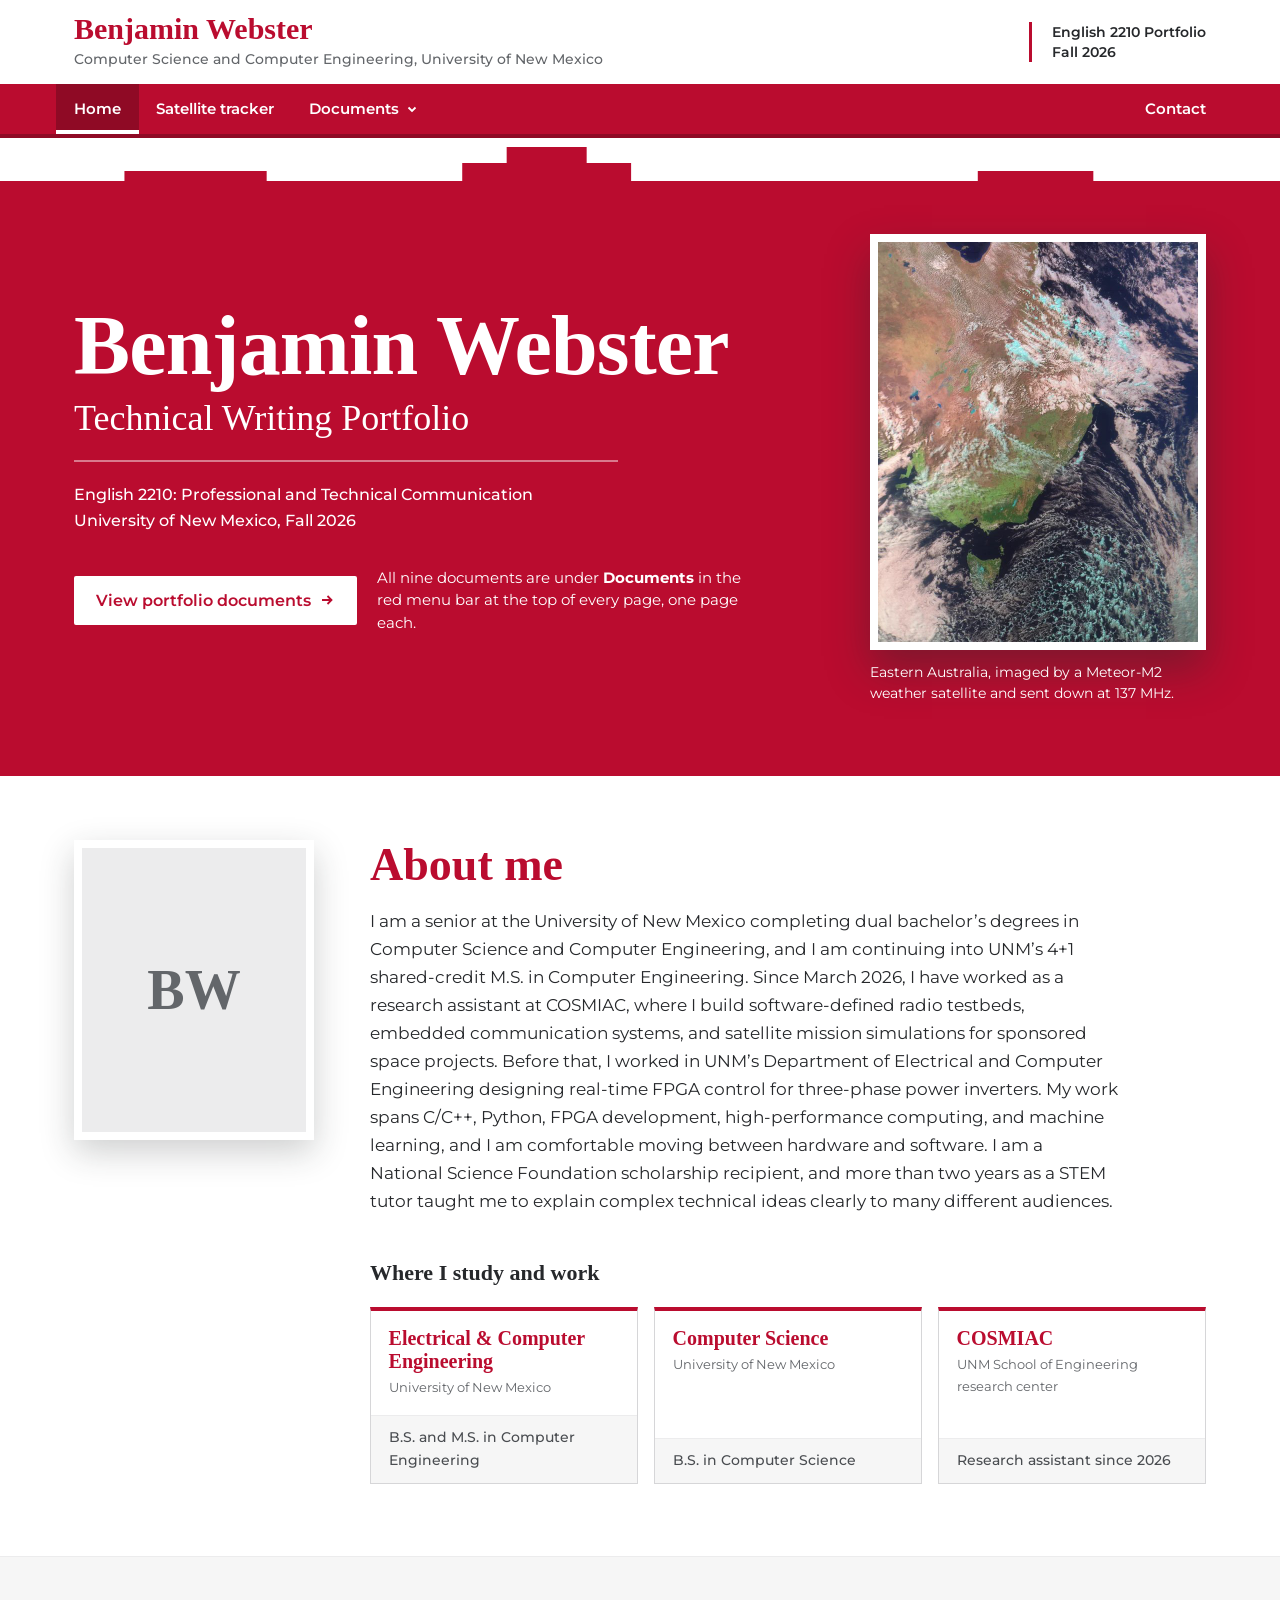
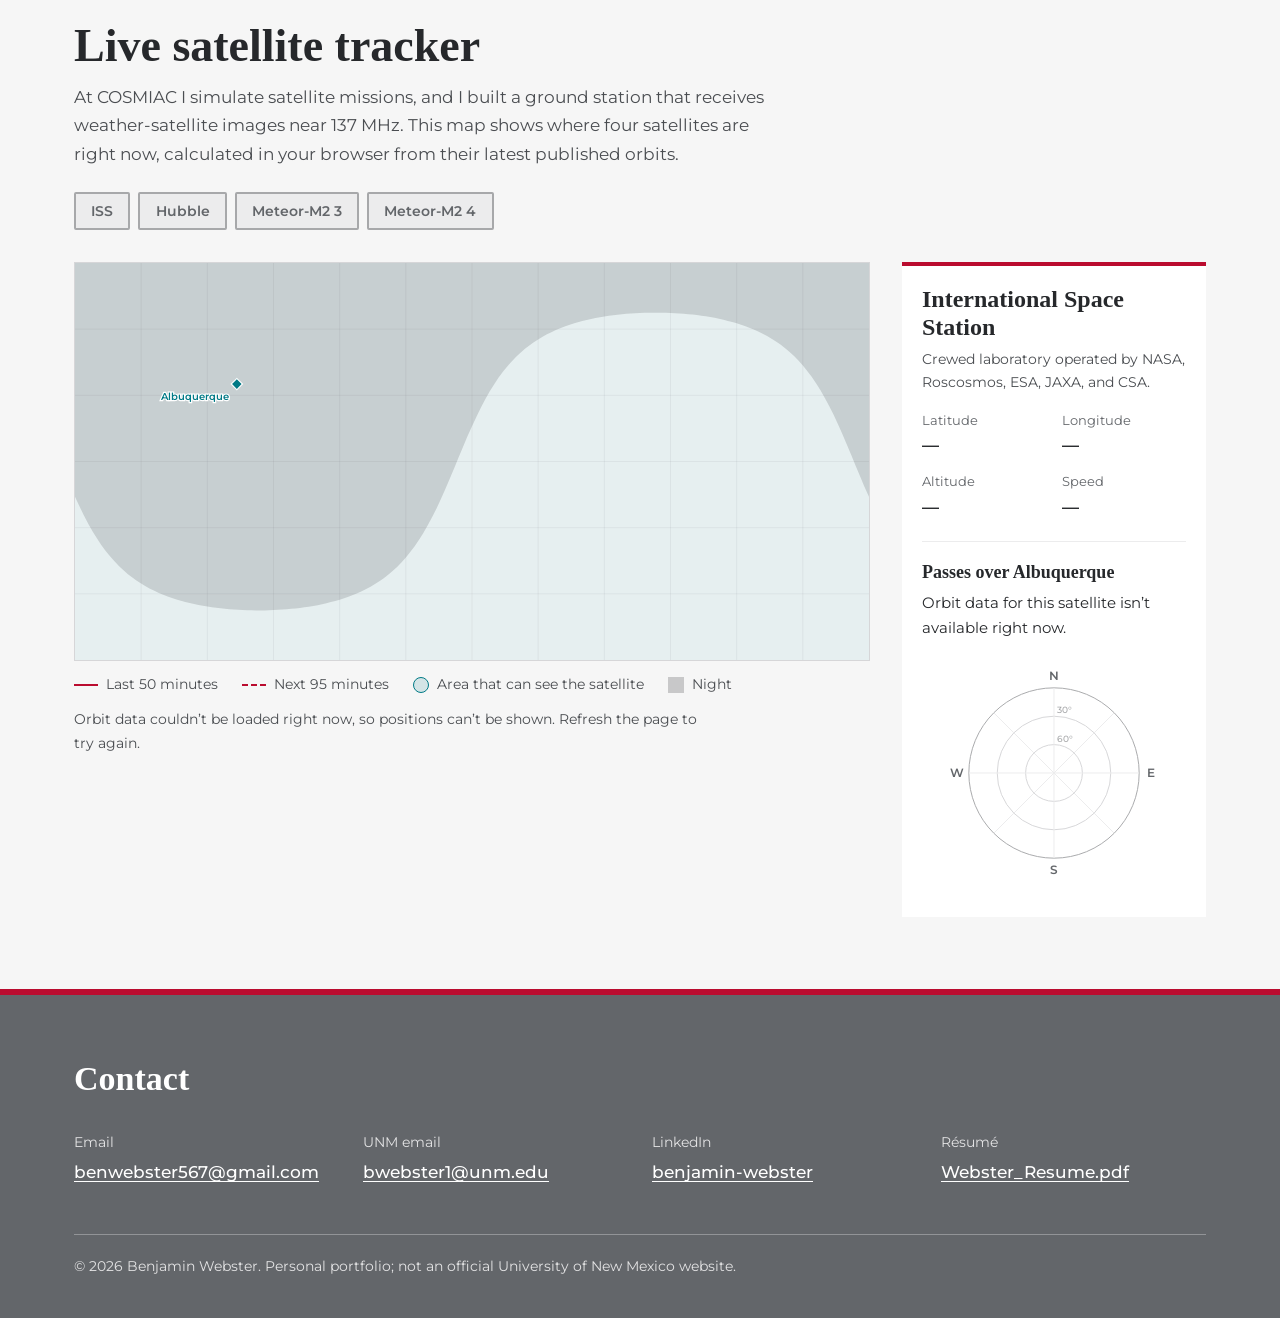
==== commit 83b5edb4: "Changes" ====
--- a/index.html
+++ b/index.html
@@ -6,36 +6,42 @@
   <title>Benjamin Webster | Technical Writing Portfolio</title>
   <meta name="description" content="Technical writing portfolio of Benjamin Webster, Computer Science and Computer Engineering student at the University of New Mexico.">
   <link rel="preconnect" href="https://fonts.bunny.net">
-  <link rel="stylesheet" href="https://fonts.bunny.net/css?family=zilla-slab:500,600,700|montserrat:400,500,600&display=swap">
-  <link rel="stylesheet" href="assets/style.css">
-  <script src="assets/tracker.js" defer></script>
+  <link rel="stylesheet" href="https://fonts.bunny.net/css?family=zilla-slab:500,600,700|montserrat:400,500,600,700&display=swap">
+  <link rel="stylesheet" href="assets/style.css?v=5">
+  <script src="assets/tracker.js?v=5" defer></script>
 </head>
 <body>
   <a class="skip" href="#main">Skip to main content</a>
 
-  <header class="topbar">
-    <div class="wrap">
-      <a class="home" href="index.html">Benjamin Webster</a>
-      <nav aria-label="Site">
+  <header class="site-header">
+    <div class="wrap brand-row">
+      <a class="brand" href="index.html">
+        <span class="brand-name">Benjamin Webster</span>
+        <span class="brand-sub">Computer Science and Computer Engineering, University of New Mexico</span>
+      </a>
+      <p class="brand-meta">English 2210 Portfolio<br>Fall 2026</p>
+    </div>
+    <nav class="site-nav" aria-label="Site">
+      <div class="wrap nav-row">
         <a href="index.html" aria-current="page">Home</a>
-        <a href="index.html#tracker">Tracker</a>
+        <a href="index.html#tracker">Satellite tracker</a>
         <div class="menu">
-          <a href="outcomes-memo.html">Documents</a>
+          <a href="outcomes-memo.html">Documents<svg class="caret" viewBox="0 0 12 12" aria-hidden="true"><path d="M2.5 4.5 6 8l3.5-3.5" fill="none" stroke="currentColor" stroke-width="1.8"/></svg></a>
           <ul class="menu-list" aria-label="Portfolio documents">
-            <li><a href="outcomes-memo.html"><span class="n">1</span>Portfolio Outcomes Memo</a></li>
-            <li><a href="club-memo.html"><span class="n">2</span>UNM Club Memo</a></li>
-            <li><a href="club-complaint-letter.html"><span class="n">3</span>UNM Club Complaint Letter</a></li>
-            <li><a href="club-flyer.html"><span class="n">4</span>UNM Club Flyer</a></li>
-            <li><a href="postmortem-report.html"><span class="n">5</span>Postmortem PowerPoint Report</a></li>
-            <li><a href="emergency-instructions.html"><span class="n">6</span>Emergency Instructions</a></li>
-            <li><a href="written-instructions.html"><span class="n">7</span>Written Instructions (MWA 1)</a></li>
-            <li><a href="video-instructions.html"><span class="n">8</span>Video Instructions (MWA 1)</a></li>
-            <li><a href="recommendations-report.html"><span class="n">9</span>Recommendations Report</a></li>
+              <li><a href="outcomes-memo.html"><span class="n">1</span>Portfolio Outcomes Memo</a></li>
+              <li><a href="club-memo.html"><span class="n">2</span>UNM Club Memo</a></li>
+              <li><a href="club-complaint-letter.html"><span class="n">3</span>UNM Club Complaint Letter</a></li>
+              <li><a href="club-flyer.html"><span class="n">4</span>UNM Club Flyer</a></li>
+              <li><a href="postmortem-report.html"><span class="n">5</span>Postmortem PowerPoint Report</a></li>
+              <li><a href="emergency-instructions.html"><span class="n">6</span>Emergency Instructions</a></li>
+              <li><a href="written-instructions.html"><span class="n">7</span>Written Instructions (MWA 1)</a></li>
+              <li><a href="video-instructions.html"><span class="n">8</span>Video Instructions (MWA 1)</a></li>
+              <li><a href="recommendations-report.html"><span class="n">9</span>Recommendations Report</a></li>
           </ul>
         </div>
         <a href="#contact">Contact</a>
-      </nav>
-    </div>
+      </div>
+    </nav>
   </header>
 
   <main id="main">
@@ -51,22 +57,74 @@
           <p class="course">English 2210: Professional and Technical Communication<br>University of New Mexico, Fall 2026</p>
           <div class="doc-cta">
             <a class="btn light" href="outcomes-memo.html">View portfolio documents<svg viewBox="0 0 16 16" aria-hidden="true"><path d="M3 8h9M8.5 4l4 4-4 4" fill="none" stroke="currentColor" stroke-width="1.8"/></svg></a>
-            <p>All nine documents are under <strong>Documents</strong> in the menu at the top of every page, one page each.</p>
-          </div>
-        </div>
+            <p>All nine documents are under <strong>Documents</strong> in the red menu bar at the top of every page, one page each.</p>
+          </div>
+        </div>
+        <figure class="orbit-shot">
+          <a href="images/meteor-australia.jpg" target="_blank" rel="noopener">
+            <img src="images/meteor-australia-hero.jpg" width="640" height="800"
+                 alt="Color satellite image of eastern Australia and Tasmania, with clouds over the Tasman Sea">
+            <span class="sr-only">(opens the full image)</span>
+          </a>
+          <!-- If someone else received this image, add a credit to the caption, e.g. "Image: received by Jane Doe". -->
+          <figcaption>Eastern Australia, imaged by a Meteor-M2 weather satellite and sent down at 137&nbsp;MHz.</figcaption>
+        </figure>
+      </div>
+    </section>
+
+    <!-- ===================== ABOUT ===================== -->
+    <section class="about" id="about" aria-labelledby="about-title">
+      <div class="wrap about-grid">
         <div class="photo">
           <!-- Put your professional headshot at images/headshot.jpg (portrait orientation works best). -->
           <img src="images/headshot.jpg" alt="Portrait of Benjamin Webster"
                onerror="this.hidden=true; this.nextElementSibling.hidden=false;">
           <div class="photo-fallback" hidden aria-hidden="true">BW</div>
         </div>
-      </div>
-    </section>
-
-    <section class="about" id="about" aria-labelledby="about-title">
-      <div class="wrap">
-        <h2 id="about-title">About me</h2>
-        <p class="bio">I am a senior at the University of New Mexico completing dual bachelor’s degrees in Computer Science and Computer Engineering, and I am continuing into UNM’s 4+1 shared-credit M.S. in Computer Engineering. Since March 2026, I have worked as a research assistant at COSMIAC, where I build software-defined radio testbeds, embedded communication systems, and satellite mission simulations for sponsored space projects. Before that, I worked in UNM’s Department of Electrical and Computer Engineering designing real-time FPGA control for three-phase power inverters. My work spans C/C++, Python, FPGA development, high-performance computing, and machine learning, and I am comfortable moving between hardware and software. I am a National Science Foundation scholarship recipient, and more than two years as a STEM tutor taught me to explain complex technical ideas clearly to many different audiences.</p>
+
+        <div class="about-text">
+          <h2 id="about-title">About me</h2>
+          <p class="bio">I am a senior at the University of New Mexico completing dual bachelor’s degrees in Computer Science and Computer Engineering, and I am continuing into UNM’s 4+1 shared-credit M.S. in Computer Engineering. Since March 2026, I have worked as a research assistant at COSMIAC, where I build software-defined radio testbeds, embedded communication systems, and satellite mission simulations for sponsored space projects. Before that, I worked in UNM’s Department of Electrical and Computer Engineering designing real-time FPGA control for three-phase power inverters. My work spans C/C++, Python, FPGA development, high-performance computing, and machine learning, and I am comfortable moving between hardware and software. I am a National Science Foundation scholarship recipient, and more than two years as a STEM tutor taught me to explain complex technical ideas clearly to many different audiences.</p>
+
+          <div class="affiliations">
+            <h3>Where I study and work</h3>
+            <!-- Logos: save them as images/logo-unm-ece.png, images/logo-unm-cs.png, and images/logo-cosmiac.png.
+                 Until a logo file is there, its name shows as text instead. -->
+            <ul>
+            <li>
+              <a class="affil" href="https://ece.unm.edu/" target="_blank" rel="noopener">
+                <span class="affil-logo">
+                  <img src="images/logo-unm-ece.png" alt="UNM Department of Electrical and Computer Engineering"
+                       onerror="this.hidden=true; this.nextElementSibling.hidden=false;">
+                  <span class="affil-name" hidden><strong>Electrical &amp; Computer Engineering</strong><span>University of New Mexico</span></span>
+                </span>
+                <span class="affil-role">B.S. and M.S. in Computer Engineering</span>
+              </a>
+            </li>
+            <li>
+              <a class="affil" href="https://cs.unm.edu/" target="_blank" rel="noopener">
+                <span class="affil-logo">
+                  <img src="images/logo-unm-cs.png" alt="UNM Department of Computer Science"
+                       onerror="this.hidden=true; this.nextElementSibling.hidden=false;">
+                  <span class="affil-name" hidden><strong>Computer Science</strong><span>University of New Mexico</span></span>
+                </span>
+                <span class="affil-role">B.S. in Computer Science</span>
+              </a>
+            </li>
+            <li>
+              <a class="affil" href="https://cosmiac.unm.edu/" target="_blank" rel="noopener">
+                <span class="affil-logo">
+                  <img src="images/logo-cosmiac.png" alt="COSMIAC"
+                       onerror="this.hidden=true; this.nextElementSibling.hidden=false;">
+                  <span class="affil-name" hidden><strong>COSMIAC</strong><span>UNM School of Engineering research center</span></span>
+                </span>
+                <span class="affil-role">Research assistant since 2026</span>
+              </a>
+            </li>
+            </ul>
+          </div>
+        </div>
+
         <!-- Team photo: save it as images/cosmiac-team.jpg. If the file is missing, this whole figure hides itself. -->
         <figure class="team-photo">
           <img src="images/cosmiac-team.jpg" alt="Benjamin Webster with his research team at COSMIAC"
@@ -142,7 +200,6 @@
         </div>
       </div>
     </section>
-
   </main>
 
   <footer class="contact" id="contact">
--- a/assets/style.css
+++ b/assets/style.css
@@ -56,35 +56,52 @@
 
 .wrap { max-width: var(--wrap); margin: 0 auto; padding: 0 1.5rem; }
 
-/* ---------- Utility bar ---------- */
-.topbar { background: var(--lobo); color: var(--paper); }
-.topbar .wrap { display: flex; align-items: center; gap: 2rem; min-height: 3.25rem; }
-.topbar .home {
-  font-family: var(--slab); font-weight: 600; font-size: 1.1875rem;
-  color: var(--paper); text-decoration: none; white-space: nowrap;
-}
-.topbar nav { display: flex; align-items: center; gap: 1.75rem; margin-left: auto; }
-.topbar nav a { color: var(--paper); text-decoration: none; font-size: 0.9375rem; font-weight: 500; }
-.topbar nav a:hover, .topbar nav a[aria-current="page"] { text-decoration: underline; color: var(--paper); }
-.topbar :focus-visible { outline-color: var(--paper); }
+/* ---------- Site header: white name bar over a cherry menu bar, like UNM department sites ---------- */
+.site-header { background: var(--paper); position: relative; z-index: 30; }
+.brand-row { display: flex; align-items: center; justify-content: space-between; gap: 2rem; min-height: 5.25rem; }
+.brand { display: block; text-decoration: none; padding: 0.75rem 0; }
+.brand-name {
+  display: block; font-family: var(--slab); font-weight: 700;
+  font-size: 1.875rem; line-height: 1.05; color: var(--cherry);
+}
+.brand-sub { display: block; margin-top: 0.25rem; font-size: 0.875rem; font-weight: 500; color: var(--lobo); }
+.brand:hover .brand-name { color: var(--cherry-dark); }
+.brand-meta {
+  margin: 0; padding-left: 1.25rem; border-left: 3px solid var(--cherry);
+  font-size: 0.875rem; font-weight: 600; line-height: 1.45; color: var(--ink); text-align: left;
+}
+
+.site-nav { background: var(--cherry); border-bottom: 4px solid var(--cherry-dark); }
+.site-nav .wrap { padding-left: 0.4rem; padding-right: 0.4rem; }
+.nav-row { display: flex; align-items: stretch; min-height: 3.125rem; }
+.nav-row > a, .menu > a {
+  display: flex; align-items: center; gap: 0.4rem;
+  padding: 0 1.1rem; color: var(--paper); text-decoration: none;
+  font-size: 0.9375rem; font-weight: 600; white-space: nowrap;
+}
+.nav-row > a:hover, .menu > a:hover, .menu:hover > a { background: var(--cherry-dark); color: var(--paper); }
+.nav-row > a[aria-current="page"], .menu > a[aria-current="page"] { background: var(--cherry-dark); box-shadow: inset 0 -4px 0 var(--paper); }
+.nav-row > a:last-child { margin-left: auto; }
+.site-nav :focus-visible { outline: 3px solid var(--paper); outline-offset: -3px; }
+.caret { width: 0.75rem; height: 0.75rem; }
 
 /* Documents menu: hover or keyboard focus shows all nine, so any document is one click away */
-.menu { position: relative; display: flex; align-items: center; padding: 0.9rem 0; margin: -0.9rem 0; }
+.menu { position: relative; display: flex; }
 .menu-list {
-  position: absolute; right: -1rem; top: 100%; z-index: 20;
-  min-width: 19rem; margin: 0; padding: 0.4rem 0; list-style: none;
-  background: var(--paper); border-top: 4px solid var(--cherry);
-  box-shadow: 0 0.75rem 1.75rem rgba(38, 40, 43, 0.22);
+  position: absolute; left: 0; top: 100%; z-index: 40;
+  min-width: 20rem; margin: 0; padding: 0.4rem 0; list-style: none;
+  background: var(--paper); border-top: 4px solid var(--cherry-dark);
+  box-shadow: 0 0.75rem 1.75rem rgba(38, 40, 43, 0.25);
   display: none;
 }
 .menu:hover .menu-list, .menu:focus-within .menu-list { display: block; }
-.topbar .menu-list a {
+.menu-list a {
   display: grid; grid-template-columns: 1.6rem 1fr;
-  padding: 0.5rem 1.1rem; color: var(--ink); text-decoration: none;
+  padding: 0.55rem 1.1rem; color: var(--ink); text-decoration: none;
   font-size: 0.9375rem; font-weight: 500; line-height: 1.35;
 }
-.topbar .menu-list a:hover, .topbar .menu-list a:focus-visible { background: var(--cherry-tint); color: var(--ink); text-decoration: none; }
-.topbar .menu-list :focus-visible { outline-color: var(--turquoise); outline-offset: -3px; }
+.menu-list a:hover, .menu-list a:focus-visible { background: var(--cherry-tint); color: var(--ink); }
+.site-nav .menu-list :focus-visible { outline-color: var(--turquoise); }
 .menu-list .n { font-family: var(--slab); font-weight: 700; color: var(--cherry); }
 @media (hover: none), (max-width: 640px) { .menu-list { display: none !important; } }
 
@@ -104,7 +121,7 @@
 .parapet polygon { fill: var(--paper); }
 
 /* Home title page */
-.title-band { padding: 6.5rem 0 4.5rem; }
+.title-band { padding: 6rem 0 4.5rem; }
 .title-grid {
   display: grid;
   grid-template-columns: minmax(0, 1fr) auto;
@@ -132,13 +149,18 @@
 .doc-cta { display: flex; flex-wrap: wrap; align-items: center; gap: 0.75rem 1.25rem; margin-top: 2rem; }
 .doc-cta p { margin: 0; max-width: 24rem; font-size: 0.9375rem; line-height: 1.5; }
 
+/* Meteor-M2 image in the title band */
+.orbit-shot { margin: 0; width: 21rem; }
+.orbit-shot a { display: block; border: 8px solid var(--paper); box-shadow: 0 1.25rem 2.5rem rgba(38, 40, 43, 0.4); background: #10141c; }
+.orbit-shot img { display: block; width: 100%; height: auto; aspect-ratio: 4 / 5; object-fit: cover; }
+.orbit-shot a:hover { border-color: var(--cherry-tint); }
+.orbit-shot figcaption { margin-top: 0.75rem; font-size: 0.875rem; line-height: 1.5; }
+
 .photo {
-  position: relative; z-index: 1;
-  width: 15rem; aspect-ratio: 4 / 5;
+  width: 100%; aspect-ratio: 4 / 5;
   background: var(--silver-light);
   border: 8px solid var(--paper);
-  box-shadow: 0 1.25rem 2.5rem rgba(38, 40, 43, 0.35);
-  margin-bottom: -6rem;
+  box-shadow: 0 0.75rem 2rem rgba(38, 40, 43, 0.22);
 }
 .photo img { width: 100%; height: 100%; object-fit: cover; display: block; }
 .photo-fallback {
@@ -163,18 +185,39 @@
 .section-head p { margin: 0.75rem 0 0; color: var(--text-2); max-width: 64ch; }
 
 /* ---------- About ---------- */
-.about { padding: 3.5rem 0 4rem; }
-.about .wrap {
+.about { padding: 4rem 0 4.5rem; }
+.about-grid {
   display: grid;
-  grid-template-columns: 13rem minmax(0, 1fr) 15rem;
-  gap: 3rem;
+  grid-template-columns: 15rem minmax(0, 1fr);
+  gap: 3rem 3.5rem;
+  align-items: start;
 }
 .about h2 {
-  margin: 0; font-family: var(--slab); font-weight: 700;
-  font-size: 2rem; line-height: 1.1; color: var(--cherry);
-}
-.about .bio { grid-column: 2; margin: 0; max-width: 66ch; }
-.team-photo { grid-column: 2 / -1; margin: 0.5rem 0 0; }
+  margin: 0 0 1rem; font-family: var(--slab); font-weight: 700;
+  font-size: clamp(2.125rem, 4vw, 2.875rem); line-height: 1.1; color: var(--cherry);
+}
+.about .bio { margin: 0; max-width: 68ch; }
+
+.affiliations { margin-top: 2.5rem; }
+.affiliations h3 { margin: 0 0 1rem; font-family: var(--slab); font-weight: 600; font-size: 1.375rem; }
+.affiliations ul { list-style: none; margin: 0; padding: 0; display: grid; grid-template-columns: repeat(3, minmax(0, 1fr)); gap: 1rem; }
+.affil {
+  display: flex; flex-direction: column; height: 100%;
+  border: 1px solid var(--rule); border-top: 4px solid var(--cherry);
+  color: var(--ink); text-decoration: none; background: var(--paper);
+}
+.affil:hover { border-color: var(--cherry); color: var(--ink); }
+.affil-logo { display: flex; align-items: center; min-height: 6rem; padding: 1rem 1.1rem; }
+.affil-logo img { display: block; max-width: 100%; max-height: 4rem; width: auto; height: auto; object-fit: contain; }
+.affil-name { align-self: flex-start; }
+.affil-name strong { display: block; font-family: var(--slab); font-weight: 700; font-size: 1.25rem; line-height: 1.15; color: var(--cherry); }
+.affil-name span { display: block; margin-top: 0.25rem; font-size: 0.8125rem; color: var(--lobo); }
+.affil-role {
+  margin-top: auto; padding: 0.65rem 1.1rem; border-top: 1px solid var(--silver-light);
+  background: var(--wash); font-size: 0.875rem; font-weight: 500; color: var(--text-2);
+}
+
+.team-photo { grid-column: 1 / -1; margin: 0; }
 .team-photo img {
   display: block; width: 100%; height: auto; max-height: 34rem; object-fit: cover;
   border: 8px solid var(--paper); box-shadow: 0 0.75rem 2rem rgba(38, 40, 43, 0.22);
@@ -335,7 +378,7 @@
 .pager .next { text-align: right; grid-column: 2; }
 
 /* ---------- Contact footer ---------- */
-.contact { background: var(--lobo); color: var(--paper); padding: 3.5rem 0 2.5rem; }
+.contact { background: var(--lobo); color: var(--paper); padding: 3.5rem 0 2.5rem; border-top: 6px solid var(--cherry); }
 .contact a { color: var(--paper); }
 .contact a:hover { color: var(--silver-light); }
 .contact :focus-visible { outline-color: var(--paper); }
@@ -355,8 +398,8 @@
   .readout .pass-block { grid-column: 2; grid-row: 1 / span 3; }
 }
 @media (max-width: 960px) {
-  .about .wrap { grid-template-columns: 1fr; gap: 1rem; }
-  .about .bio, .team-photo { grid-column: 1; }
+  .about-grid { grid-template-columns: 12rem minmax(0, 1fr); gap: 2.5rem; }
+  .affiliations ul { grid-template-columns: 1fr; }
   .contact-list { grid-template-columns: repeat(2, minmax(0, 1fr)); }
   .doc-layout { grid-template-columns: minmax(0, 1fr); gap: 1.5rem; padding-top: 1.5rem; }
   .doc-nav, .doc-main { min-width: 0; }
@@ -375,17 +418,22 @@
   .title-band { padding: 4.25rem 0 3rem; }
   .page-band { padding: 4rem 0 2rem; }
   .title-grid { grid-template-columns: 1fr; gap: 2rem; }
-  .photo { width: 11rem; margin-bottom: 0; }
+  .orbit-shot { width: min(100%, 19rem); }
+  .about-grid { grid-template-columns: 1fr; }
+  .photo { width: 11rem; }
+  .brand-meta { display: none; }
   .parapet { height: 2.25rem; }
   .readout { display: block; }
   .doc-intro { grid-template-columns: 1fr; }
   .viewer { height: 70vh; }
 }
 @media (max-width: 640px) {
-  .topbar .wrap { flex-wrap: wrap; gap: 0.25rem 1rem; padding-top: 0.6rem; padding-bottom: 0.6rem; }
-  .topbar .home { font-size: 1.0625rem; }
-  .topbar nav { margin-left: 0; gap: 1.25rem; }
-  .topbar nav a { font-size: 0.875rem; }
+  .brand-row { min-height: 4.25rem; }
+  .brand-name { font-size: 1.5rem; }
+  .brand-sub { font-size: 0.8125rem; }
+  .nav-row { overflow-x: auto; min-height: 2.875rem; }
+  .nav-row > a, .menu > a { padding: 0 0.8rem; font-size: 0.875rem; }
+  .nav-row > a:last-child { margin-left: 0; }
   .contact-list { grid-template-columns: 1fr; }
   .pager { grid-template-columns: 1fr; }
   .pager .next { grid-column: 1; }
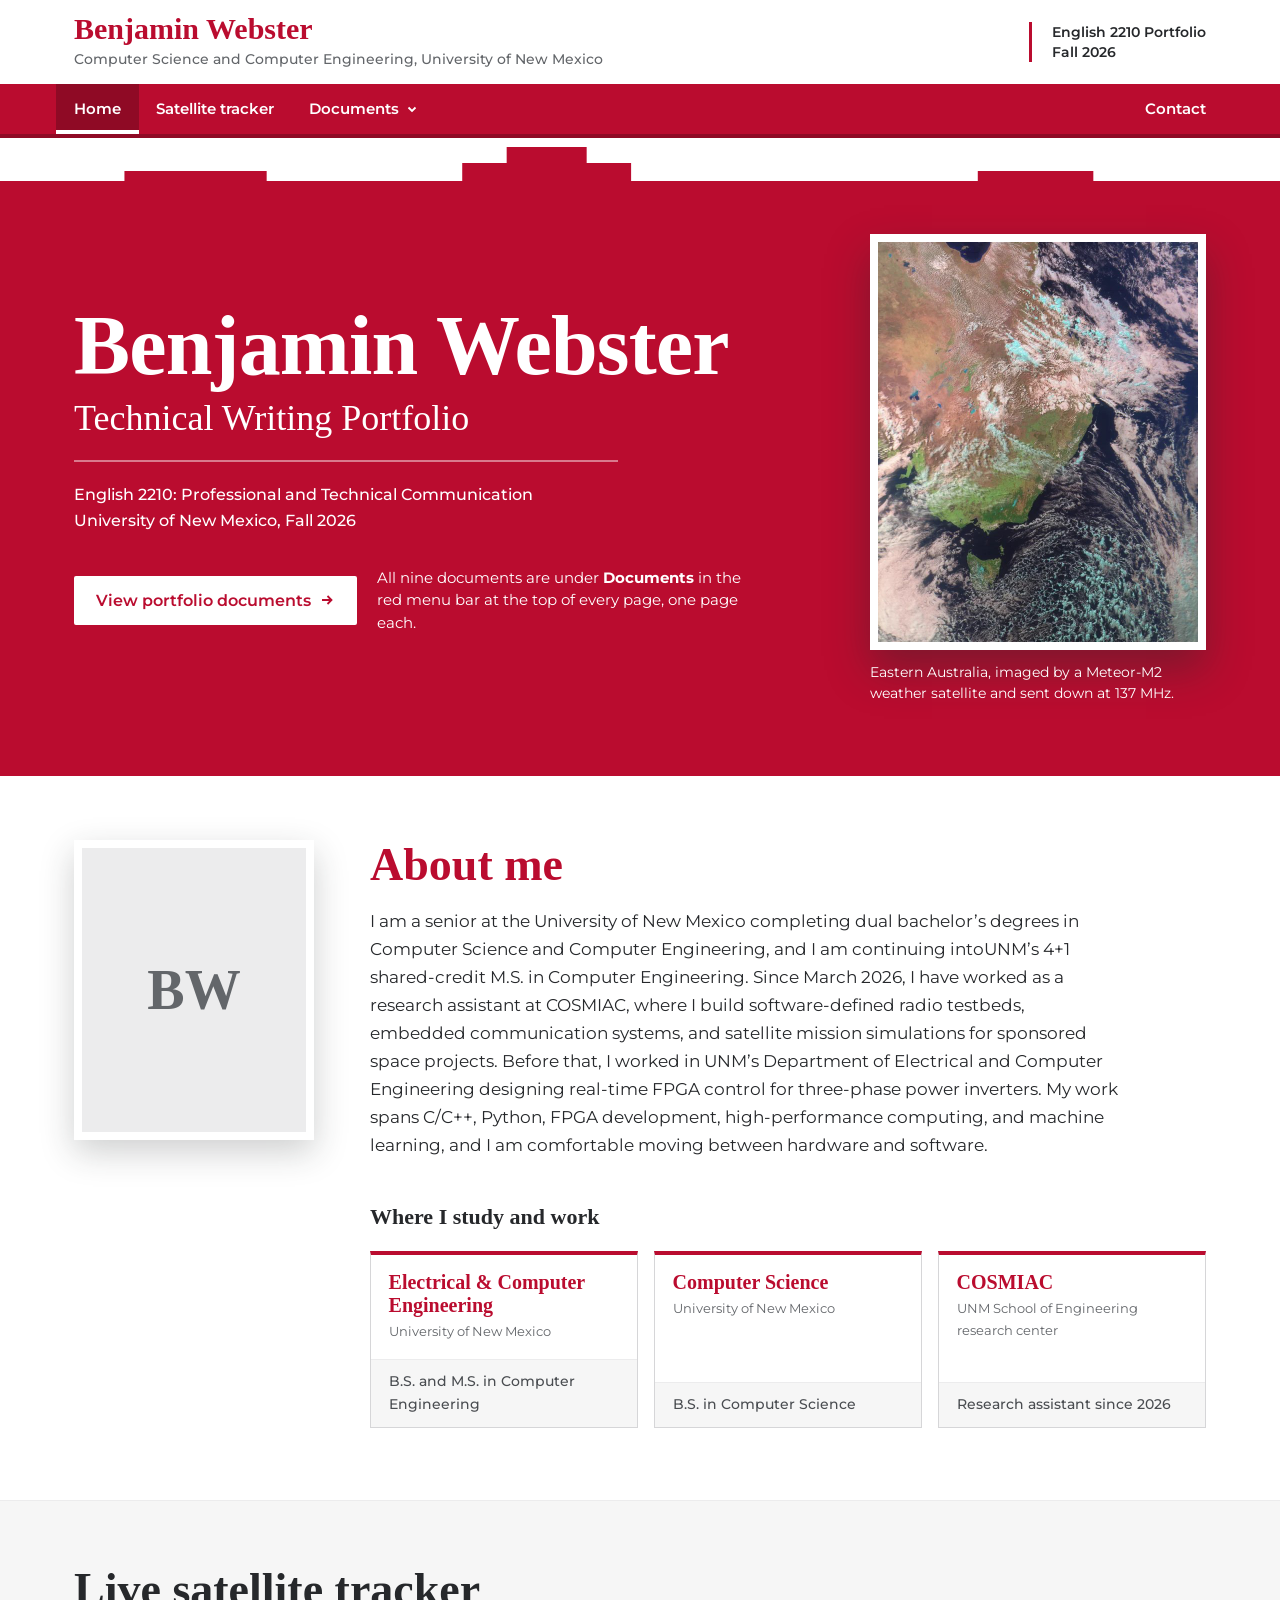
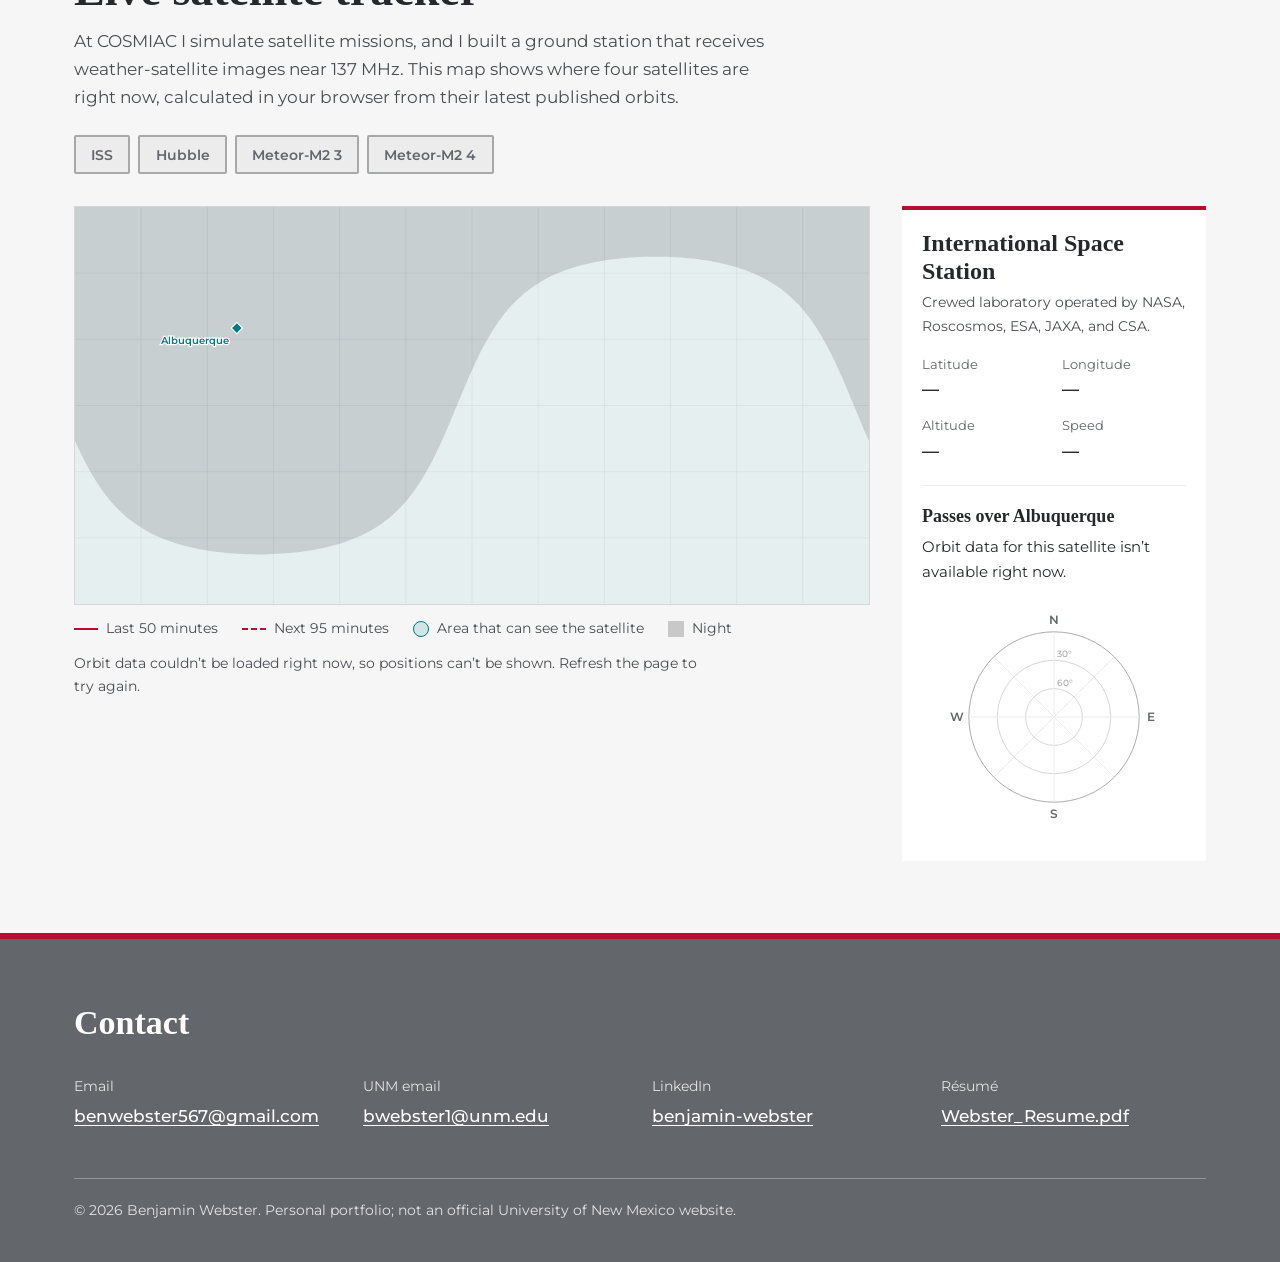
==== commit 0c68826e: "Changes" ====
--- a/index.html
+++ b/index.html
@@ -84,7 +84,7 @@
 
         <div class="about-text">
           <h2 id="about-title">About me</h2>
-          <p class="bio">I am a senior at the University of New Mexico completing dual bachelor’s degrees in Computer Science and Computer Engineering, and I am continuing into UNM’s 4+1 shared-credit M.S. in Computer Engineering. Since March 2026, I have worked as a research assistant at COSMIAC, where I build software-defined radio testbeds, embedded communication systems, and satellite mission simulations for sponsored space projects. Before that, I worked in UNM’s Department of Electrical and Computer Engineering designing real-time FPGA control for three-phase power inverters. My work spans C/C++, Python, FPGA development, high-performance computing, and machine learning, and I am comfortable moving between hardware and software. I am a National Science Foundation scholarship recipient, and more than two years as a STEM tutor taught me to explain complex technical ideas clearly to many different audiences.</p>
+          <p class="bio">I am a senior at the University of New Mexico completing dual bachelor’s degrees in Computer Science and Computer Engineering, and I am continuing intoUNM’s 4+1 shared-credit M.S. in Computer Engineering. Since March 2026, I have worked as a research assistant at COSMIAC, where I build software-defined radio testbeds, embedded communication systems, and satellite mission simulations for sponsored space projects. Before that, I worked in UNM’s Department of Electrical and Computer Engineering designing real-time FPGA control for three-phase power inverters. My work spans C/C++, Python, FPGA development, high-performance computing, and machine learning, and I am comfortable moving between hardware and software. </p>
 
           <div class="affiliations">
             <h3>Where I study and work</h3>
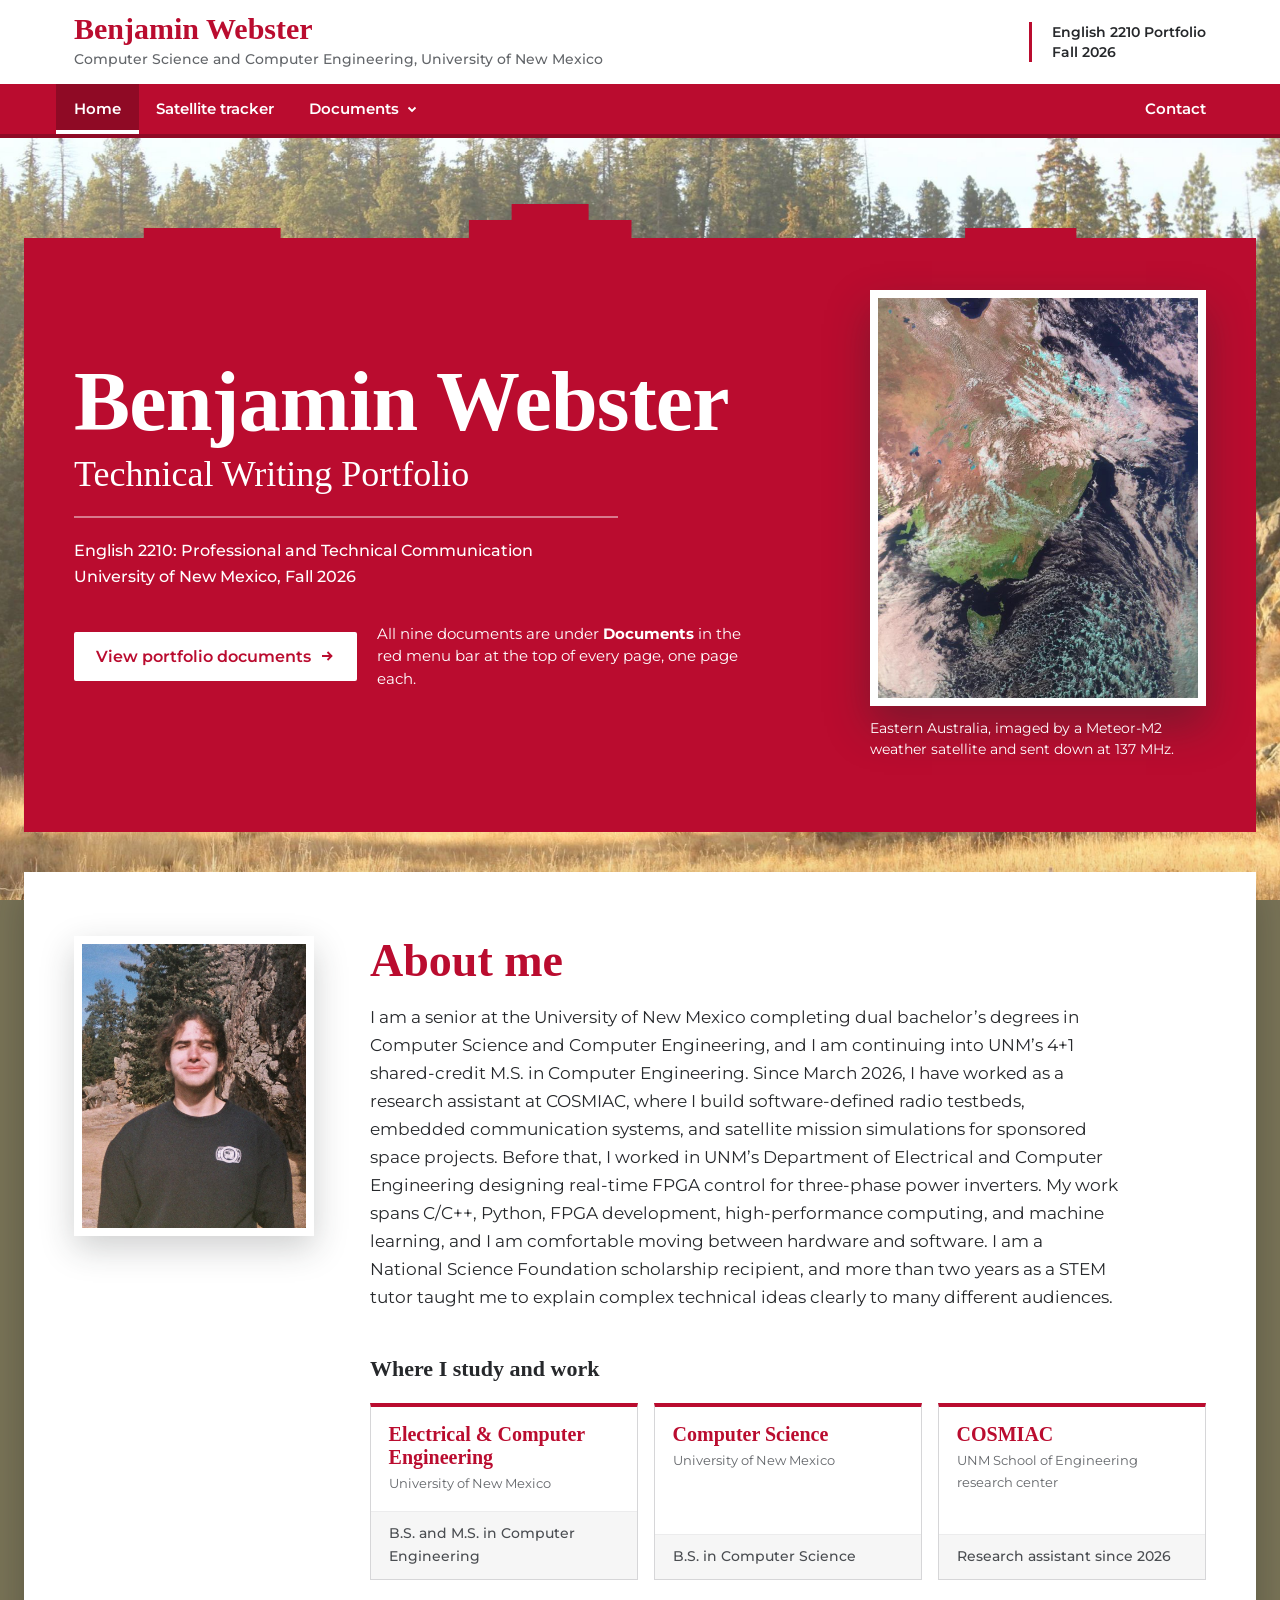
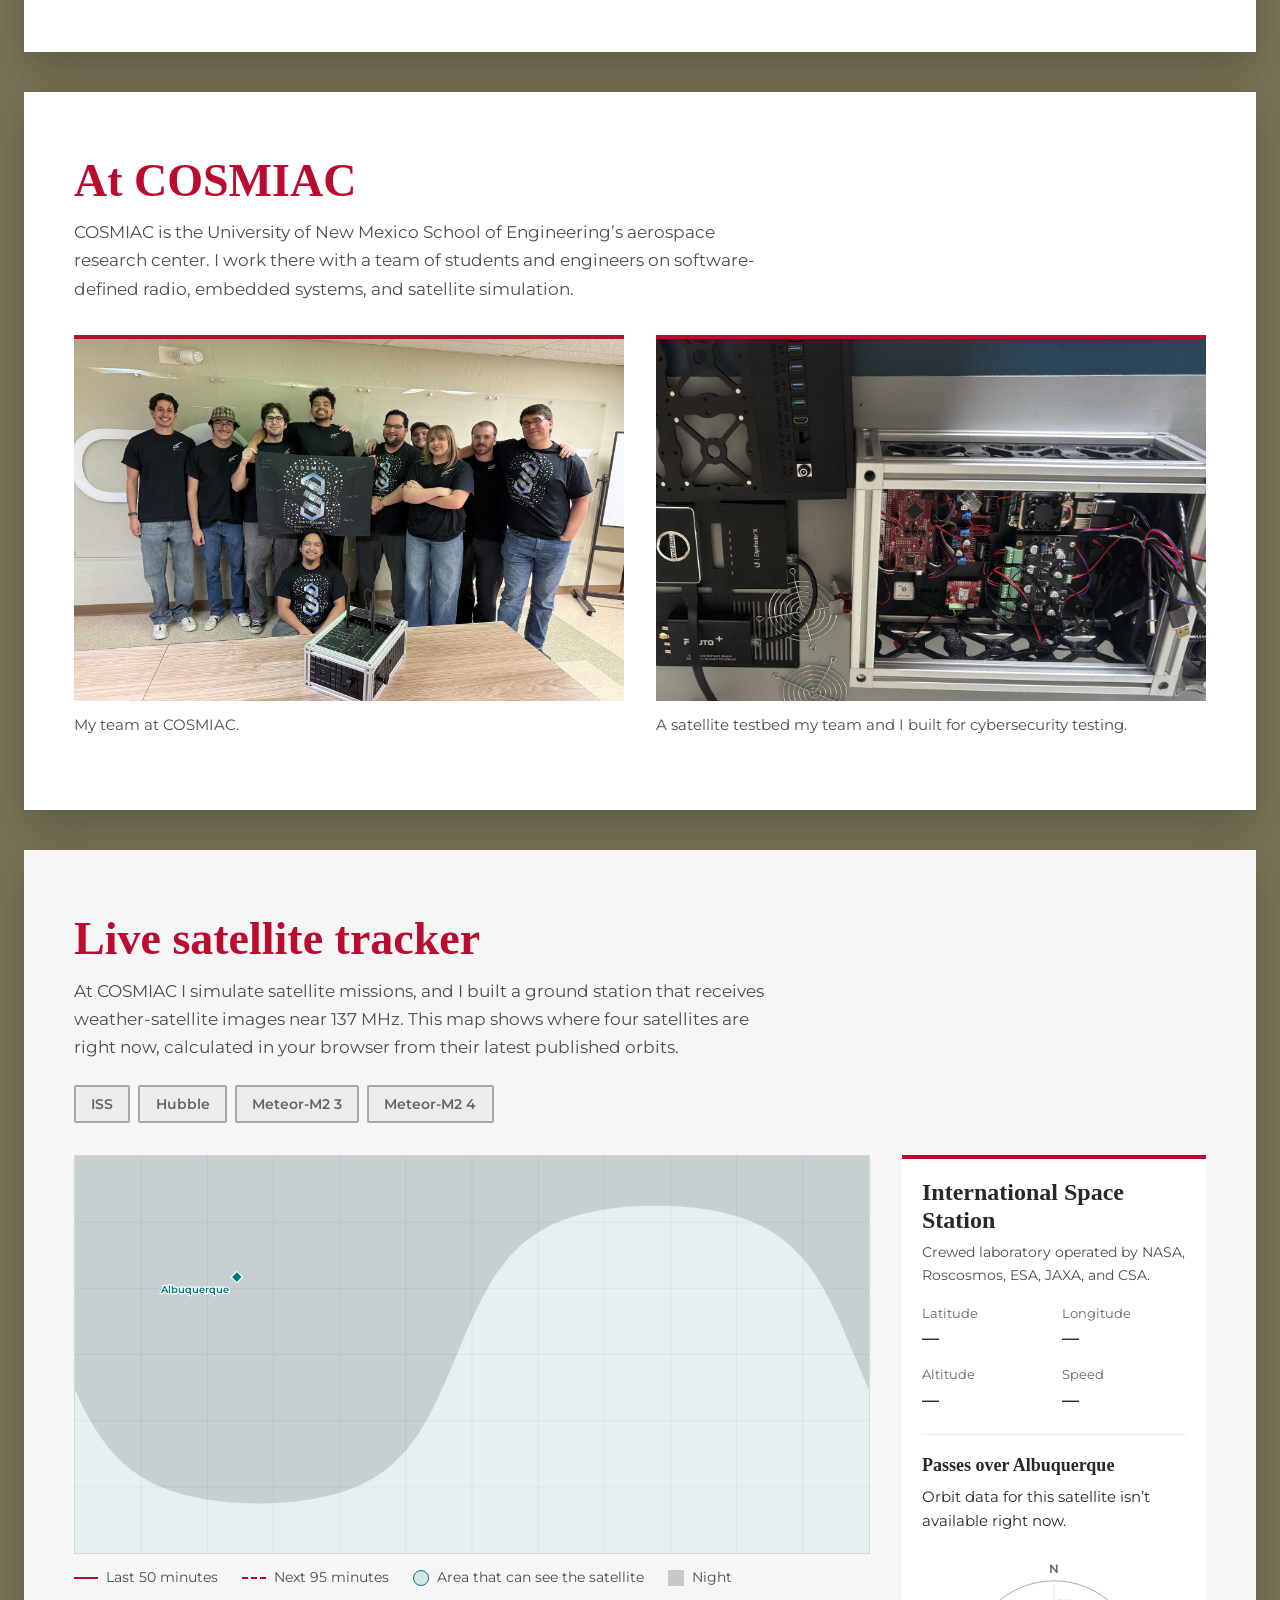
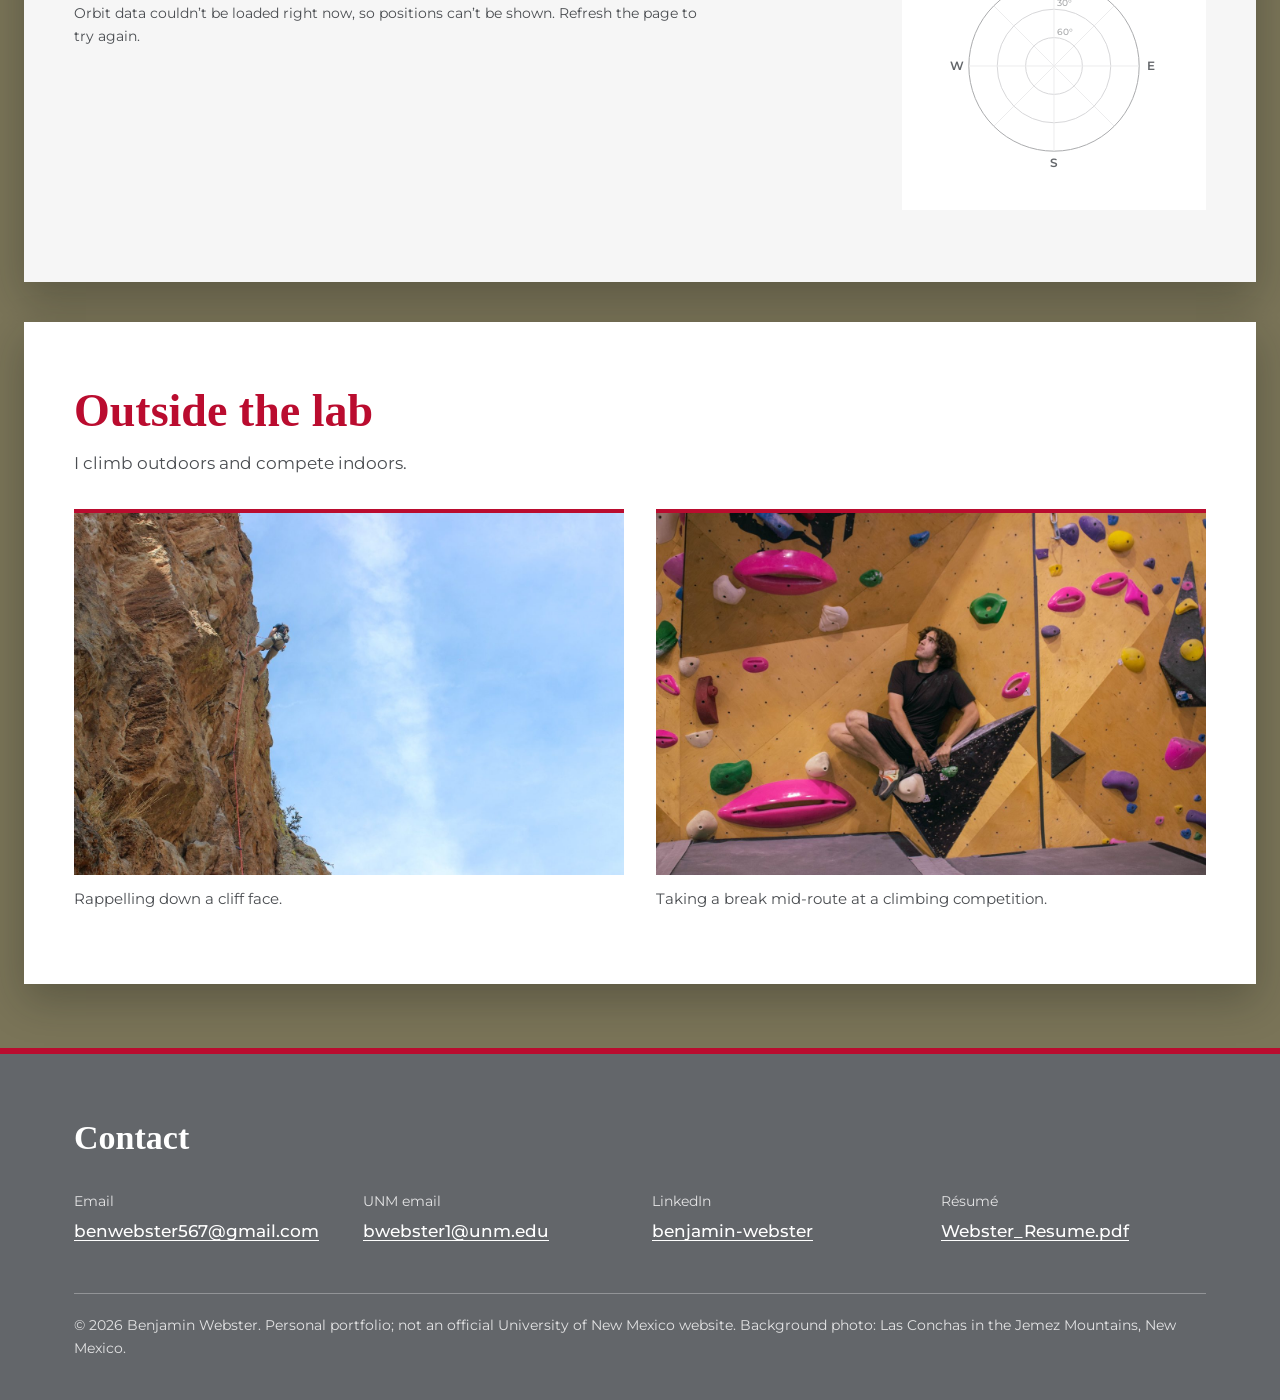
==== commit 16cde347: "stuff" ====
--- a/index.html
+++ b/index.html
@@ -7,8 +7,8 @@
   <meta name="description" content="Technical writing portfolio of Benjamin Webster, Computer Science and Computer Engineering student at the University of New Mexico.">
   <link rel="preconnect" href="https://fonts.bunny.net">
   <link rel="stylesheet" href="https://fonts.bunny.net/css?family=zilla-slab:500,600,700|montserrat:400,500,600,700&display=swap">
-  <link rel="stylesheet" href="assets/style.css?v=5">
-  <script src="assets/tracker.js?v=5" defer></script>
+  <link rel="stylesheet" href="assets/style.css?v=6">
+  <script src="assets/tracker.js?v=6" defer></script>
 </head>
 <body>
   <a class="skip" href="#main">Skip to main content</a>
@@ -46,8 +46,8 @@
 
   <main id="main">
     <!-- ===================== TITLE PAGE ===================== -->
-    <section class="band title-band" aria-labelledby="page-title">
-      <svg class="parapet" viewBox="0 0 1440 56" preserveAspectRatio="none" aria-hidden="true" focusable="false"><polygon points="0,0 1440,0 1440,44 1230,44 1230,34 1100,34 1100,44 710,44 710,26 660,26 660,10 570,10 570,26 520,26 520,44 300,44 300,34 140,34 140,44 0,44"/></svg>
+    <section class="panel band title-band" aria-labelledby="page-title">
+      
       <div class="wrap title-grid">
         <div>
           <h1 id="page-title">
@@ -73,7 +73,7 @@
     </section>
 
     <!-- ===================== ABOUT ===================== -->
-    <section class="about" id="about" aria-labelledby="about-title">
+    <section class="panel about" id="about" aria-labelledby="about-title">
       <div class="wrap about-grid">
         <div class="photo">
           <!-- Put your professional headshot at images/headshot.jpg (portrait orientation works best). -->
@@ -84,7 +84,7 @@
 
         <div class="about-text">
           <h2 id="about-title">About me</h2>
-          <p class="bio">I am a senior at the University of New Mexico completing dual bachelor’s degrees in Computer Science and Computer Engineering, and I am continuing intoUNM’s 4+1 shared-credit M.S. in Computer Engineering. Since March 2026, I have worked as a research assistant at COSMIAC, where I build software-defined radio testbeds, embedded communication systems, and satellite mission simulations for sponsored space projects. Before that, I worked in UNM’s Department of Electrical and Computer Engineering designing real-time FPGA control for three-phase power inverters. My work spans C/C++, Python, FPGA development, high-performance computing, and machine learning, and I am comfortable moving between hardware and software. </p>
+          <p class="bio">I am a senior at the University of New Mexico completing dual bachelor’s degrees in Computer Science and Computer Engineering, and I am continuing into UNM’s 4+1 shared-credit M.S. in Computer Engineering. Since March 2026, I have worked as a research assistant at COSMIAC, where I build software-defined radio testbeds, embedded communication systems, and satellite mission simulations for sponsored space projects. Before that, I worked in UNM’s Department of Electrical and Computer Engineering designing real-time FPGA control for three-phase power inverters. My work spans C/C++, Python, FPGA development, high-performance computing, and machine learning, and I am comfortable moving between hardware and software. I am a National Science Foundation scholarship recipient, and more than two years as a STEM tutor taught me to explain complex technical ideas clearly to many different audiences.</p>
 
           <div class="affiliations">
             <h3>Where I study and work</h3>
@@ -124,18 +124,33 @@
             </ul>
           </div>
         </div>
-
-        <!-- Team photo: save it as images/cosmiac-team.jpg. If the file is missing, this whole figure hides itself. -->
-        <figure class="team-photo">
-          <img src="images/cosmiac-team.jpg" alt="Benjamin Webster with his research team at COSMIAC"
-               onerror="this.closest('figure').hidden = true;">
-          <figcaption>With my team at COSMIAC.</figcaption>
-        </figure>
+      </div>
+    </section>
+
+    <!-- ===================== AT COSMIAC ===================== -->
+    <section class="panel showcase" id="cosmiac" aria-labelledby="cosmiac-title">
+      <div class="wrap">
+        <div class="section-head">
+          <h2 id="cosmiac-title">At COSMIAC</h2>
+          <p>COSMIAC is the University of New Mexico School of Engineering’s aerospace research center. I work there with a team of students and engineers on software-defined radio, embedded systems, and satellite simulation.</p>
+        </div>
+        <div class="two-up">
+          <figure>
+            <img class="team" src="images/cosmiac-team.jpg" width="1800" height="1350" loading="lazy"
+                 alt="Benjamin Webster and his COSMIAC teammates holding a signed CaveCube 3 banner, with a satellite testbed on the table in front of them">
+            <figcaption>My team at COSMIAC.</figcaption>
+          </figure>
+          <figure>
+            <img src="images/satellite-testbed.jpg" width="1600" height="995" loading="lazy"
+                 alt="Open aluminum frame of a satellite testbed full of circuit boards and wiring, with a software-defined radio, network router, and connector panel laid out beside it">
+            <figcaption>A satellite testbed my team and I built for cybersecurity testing.</figcaption>
+          </figure>
+        </div>
       </div>
     </section>
 
     <!-- ===================== SATELLITE TRACKER ===================== -->
-    <section class="tracker" id="tracker" aria-labelledby="tracker-title">
+    <section class="panel tracker" id="tracker" aria-labelledby="tracker-title">
       <div class="wrap">
         <div class="tracker-head">
           <div class="section-head">
@@ -200,6 +215,28 @@
         </div>
       </div>
     </section>
+
+    <!-- ===================== OUTSIDE THE LAB ===================== -->
+    <section class="panel showcase" id="outside" aria-labelledby="outside-title">
+      <div class="wrap">
+        <div class="section-head">
+          <h2 id="outside-title">Outside the lab</h2>
+          <p>I climb outdoors and compete indoors.</p>
+        </div>
+        <div class="two-up">
+          <figure>
+            <img src="images/climbing-rappel.jpg" width="1400" height="933" loading="lazy"
+                 alt="Benjamin rappelling down a tall orange rock face against a blue sky">
+            <figcaption>Rappelling down a cliff face.</figcaption>
+          </figure>
+          <figure>
+            <img src="images/climbing-competition.jpg" width="1400" height="933" loading="lazy"
+                 alt="Benjamin sitting on a large black hold on an indoor bouldering wall, looking up at the route">
+            <figcaption>Taking a break mid-route at a climbing competition.</figcaption>
+          </figure>
+        </div>
+      </div>
+    </section>
   </main>
 
   <footer class="contact" id="contact">
@@ -211,7 +248,7 @@
         <div><dt>LinkedIn</dt><dd><a href="https://www.linkedin.com/in/benjamin-webster-b11243381/" target="_blank" rel="noopener">benjamin-webster</a></dd></div>
         <div><dt>Résumé</dt><dd><a href="documents/Webster_Resume.pdf" target="_blank" rel="noopener">Webster_Resume.pdf</a></dd></div>
       </dl>
-      <p class="footnote">© 2026 Benjamin Webster. Personal portfolio; not an official University of New Mexico website.</p>
+      <p class="footnote">© 2026 Benjamin Webster. Personal portfolio; not an official University of New Mexico website. Background photo: Las Conchas in the Jemez Mountains, New Mexico.</p>
     </div>
   </footer>
 </body>
--- a/assets/style.css
+++ b/assets/style.css
@@ -30,13 +30,27 @@
 
 body {
   margin: 0;
-  background: var(--paper);
+  background: #7a7458;   /* shown while the background photo loads */
   color: var(--ink);
   font-family: var(--sans);
   font-size: 1.0625rem;
   line-height: 1.65;
   -webkit-font-smoothing: antialiased;
 }
+
+/* Las Conchas photo behind every page. A fixed layer (instead of background-attachment: fixed)
+   so it also stays put on iPhones and iPads. */
+body::before {
+  content: ""; position: fixed; inset: 0; z-index: -1;
+  background: url("../images/las-conchas.jpg") center 35% / cover no-repeat;
+}
+main { display: block; padding: 3.5rem 1.5rem 4rem; }
+.panel {
+  max-width: 1260px; margin: 0 auto 2.5rem;
+  background: var(--paper);
+  box-shadow: 0 1rem 2.5rem rgba(24, 26, 20, 0.3);
+}
+.panel:last-child { margin-bottom: 0; }
 
 a { color: var(--cherry); text-underline-offset: 0.2em; }
 a:hover { color: var(--cherry-dark); }
@@ -111,14 +125,16 @@
   background: var(--cherry);
   color: var(--paper);
 }
+.band.panel {
+  background: var(--cherry); box-shadow: none;
+  /* Stepped roofline from UNM's Pueblo Revival buildings, cut out of the top edge */
+  clip-path: polygon(0 2.75rem, 9.72% 2.75rem, 9.72% 2.125rem, 20.83% 2.125rem, 20.83% 2.75rem,
+    36.11% 2.75rem, 36.11% 1.625rem, 39.58% 1.625rem, 39.58% 0.625rem, 45.83% 0.625rem, 45.83% 1.625rem,
+    49.31% 1.625rem, 49.31% 2.75rem, 76.39% 2.75rem, 76.39% 2.125rem, 85.42% 2.125rem, 85.42% 2.75rem,
+    100% 2.75rem, 100% 100%, 0 100%);
+}
 .band :focus-visible { outline-color: var(--paper); }
 
-/* Stepped roofline drawn from the parapets of UNM's Pueblo Revival buildings */
-.parapet {
-  position: absolute; left: 0; right: 0; top: -1px;
-  width: 100%; height: 3.5rem; display: block;
-}
-.parapet polygon { fill: var(--paper); }
 
 /* Home title page */
 .title-band { padding: 6rem 0 4.5rem; }
@@ -180,7 +196,7 @@
 /* ---------- Section headings ---------- */
 .section-head h2 {
   margin: 0; font-family: var(--slab); font-weight: 700;
-  font-size: clamp(2.125rem, 4vw, 2.875rem); line-height: 1.1;
+  font-size: clamp(2.125rem, 4vw, 2.875rem); line-height: 1.1; color: var(--cherry);
 }
 .section-head p { margin: 0.75rem 0 0; color: var(--text-2); max-width: 64ch; }
 
@@ -217,15 +233,20 @@
   background: var(--wash); font-size: 0.875rem; font-weight: 500; color: var(--text-2);
 }
 
-.team-photo { grid-column: 1 / -1; margin: 0; }
-.team-photo img {
-  display: block; width: 100%; height: auto; max-height: 34rem; object-fit: cover;
-  border: 8px solid var(--paper); box-shadow: 0 0.75rem 2rem rgba(38, 40, 43, 0.22);
-}
-.team-photo figcaption { margin-top: 0.75rem; font-size: 0.9375rem; color: var(--text-2); }
+/* ---------- Photo sections (At COSMIAC, Outside the lab) ---------- */
+.showcase { padding: 4rem 0 4.5rem; }
+.two-up { display: grid; grid-template-columns: repeat(2, minmax(0, 1fr)); gap: 2rem; margin-top: 2rem; }
+.two-up figure { margin: 0; }
+.two-up img {
+  display: block; width: 100%; height: auto; aspect-ratio: 3 / 2; object-fit: cover;
+  border-top: 4px solid var(--cherry); background: var(--silver-light);
+}
+.two-up img.team { object-position: 50% 72%; }    /* keep faces, trim the ceiling */
+.two-up figcaption { margin-top: 0.75rem; font-size: 0.9375rem; color: var(--text-2); }
 
 /* ---------- Satellite tracker ---------- */
-.tracker { padding: 4rem 0 4.5rem; background: var(--wash); border-top: 1px solid var(--silver-light); }
+.tracker { padding: 4rem 0 4.5rem; }
+.tracker.panel { background: var(--wash); }
 .tracker-head {
   display: flex; flex-wrap: wrap; align-items: flex-end; justify-content: space-between; gap: 1.5rem;
 }
@@ -419,10 +440,12 @@
   .page-band { padding: 4rem 0 2rem; }
   .title-grid { grid-template-columns: 1fr; gap: 2rem; }
   .orbit-shot { width: min(100%, 19rem); }
+  main { padding: 2.5rem 0.75rem 2.5rem; }
+  .panel { margin-bottom: 1.5rem; }
+  .two-up { grid-template-columns: 1fr; gap: 1.5rem; }
   .about-grid { grid-template-columns: 1fr; }
   .photo { width: 11rem; }
   .brand-meta { display: none; }
-  .parapet { height: 2.25rem; }
   .readout { display: block; }
   .doc-intro { grid-template-columns: 1fr; }
   .viewer { height: 70vh; }
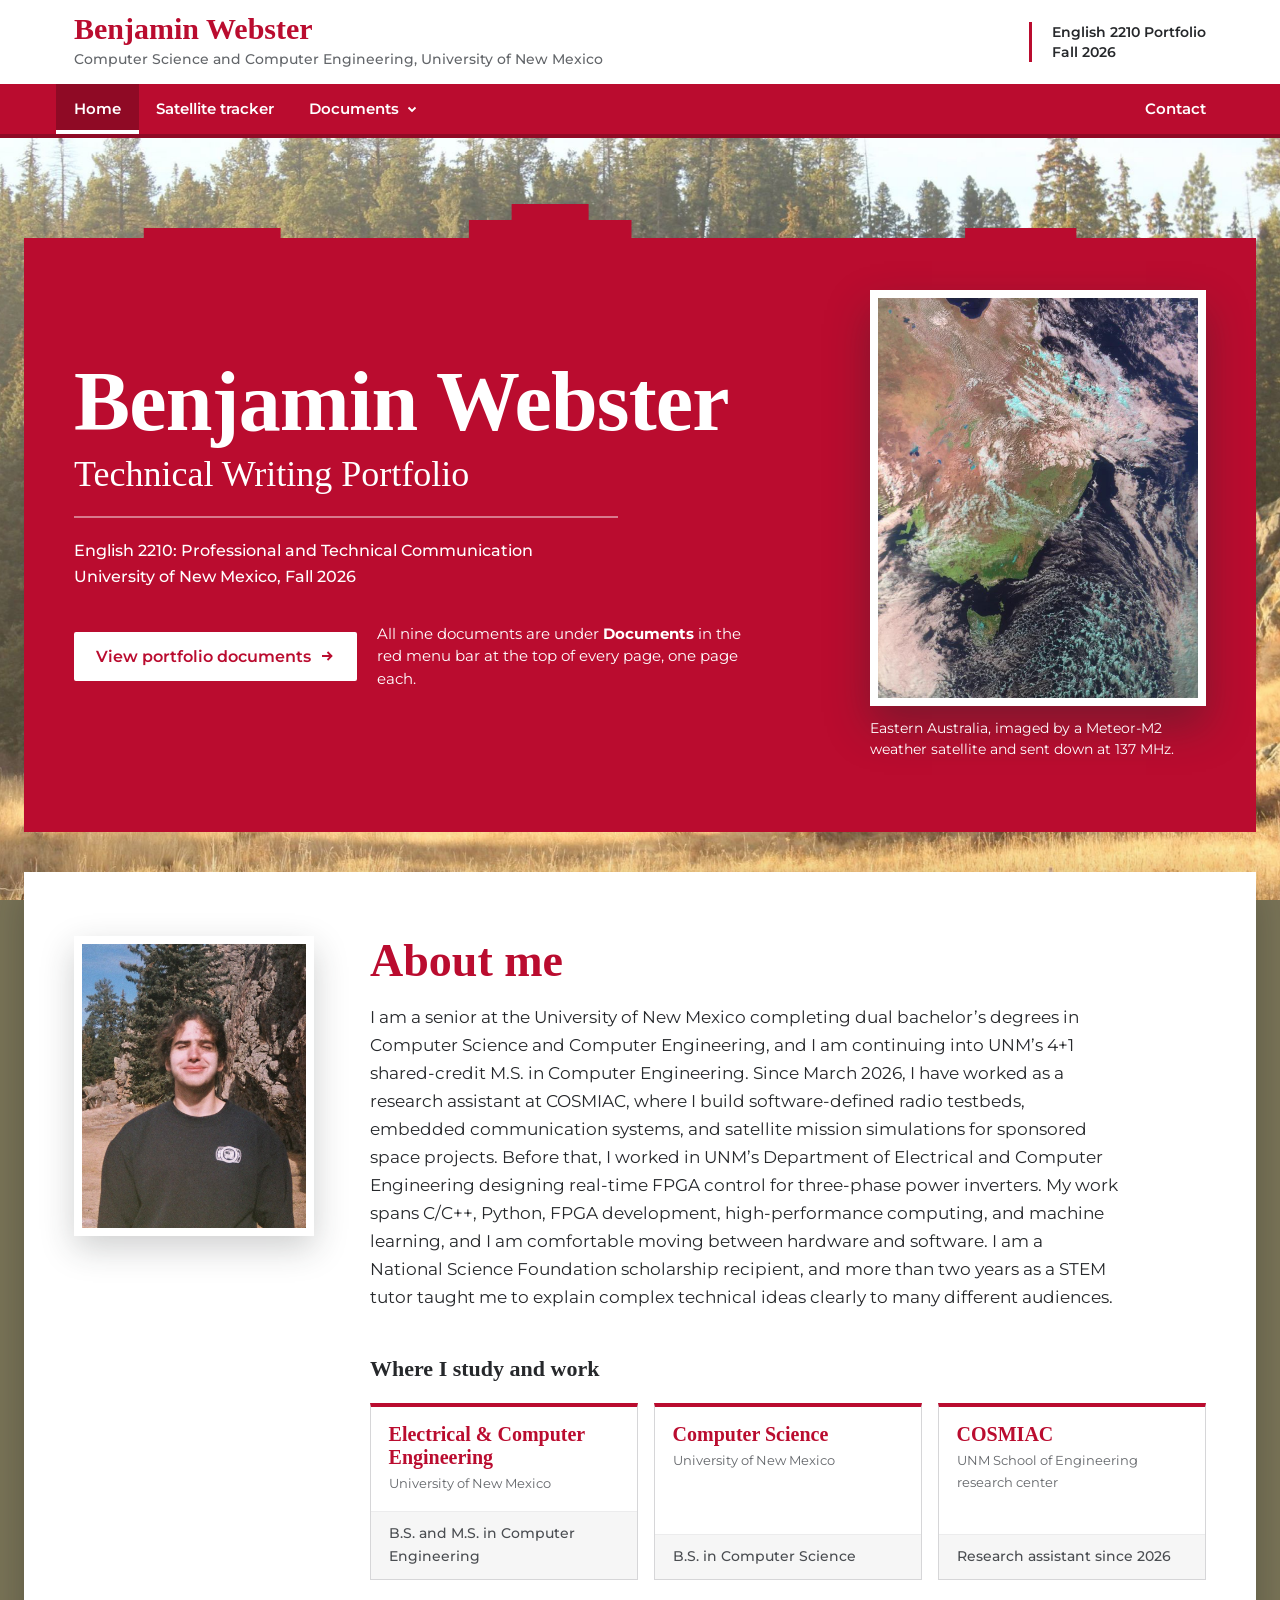
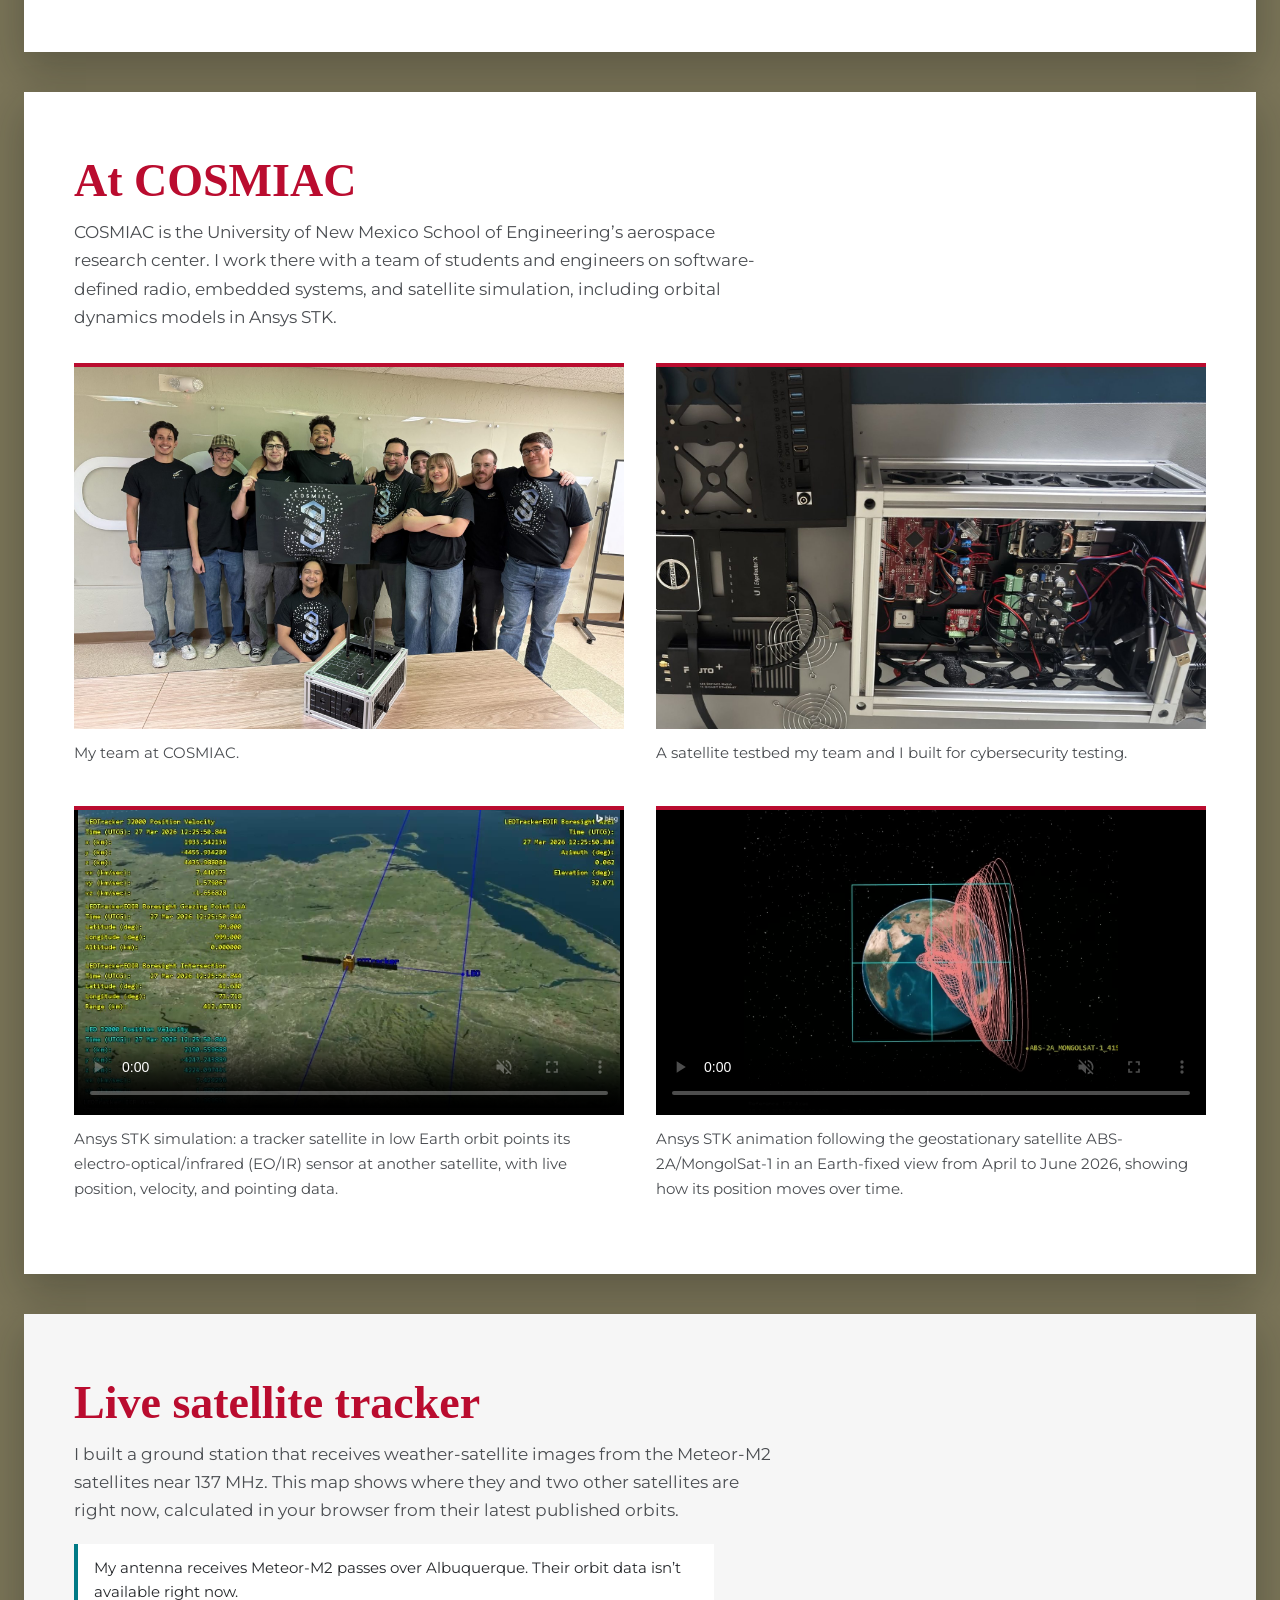
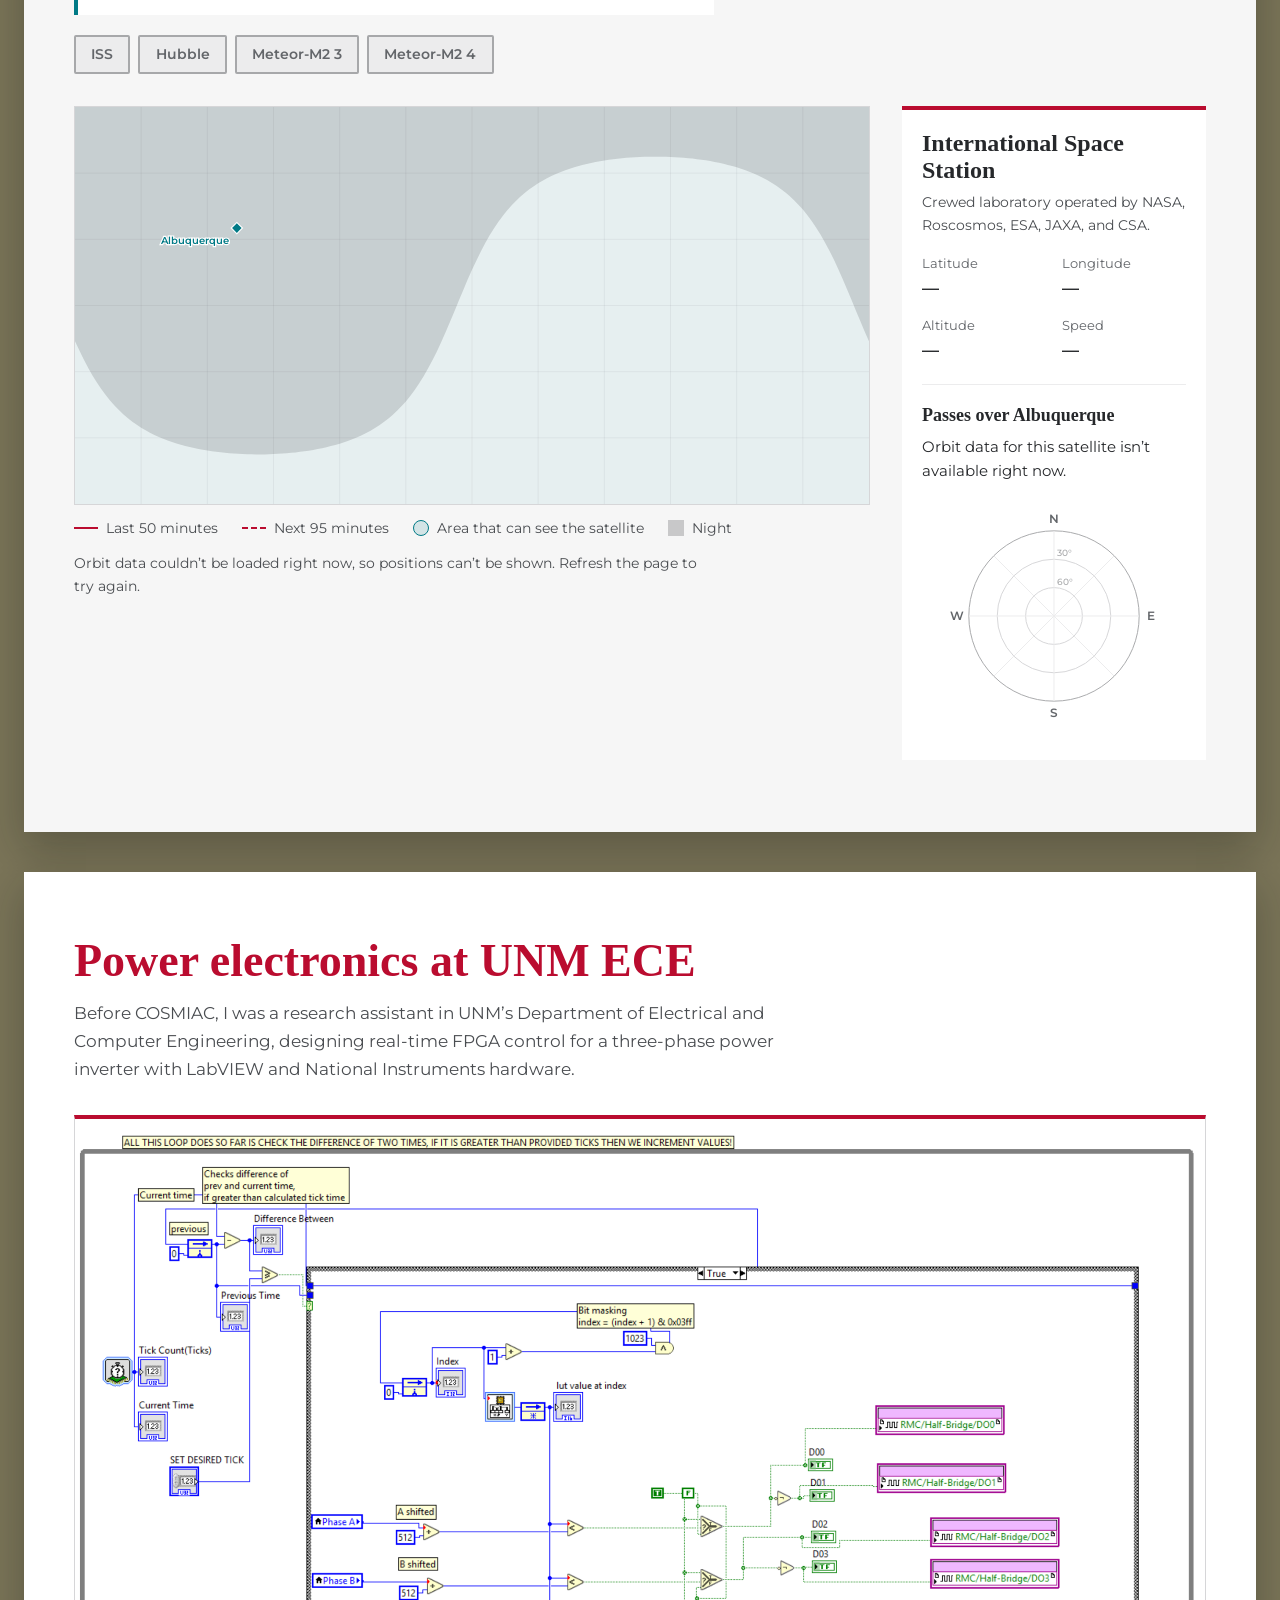
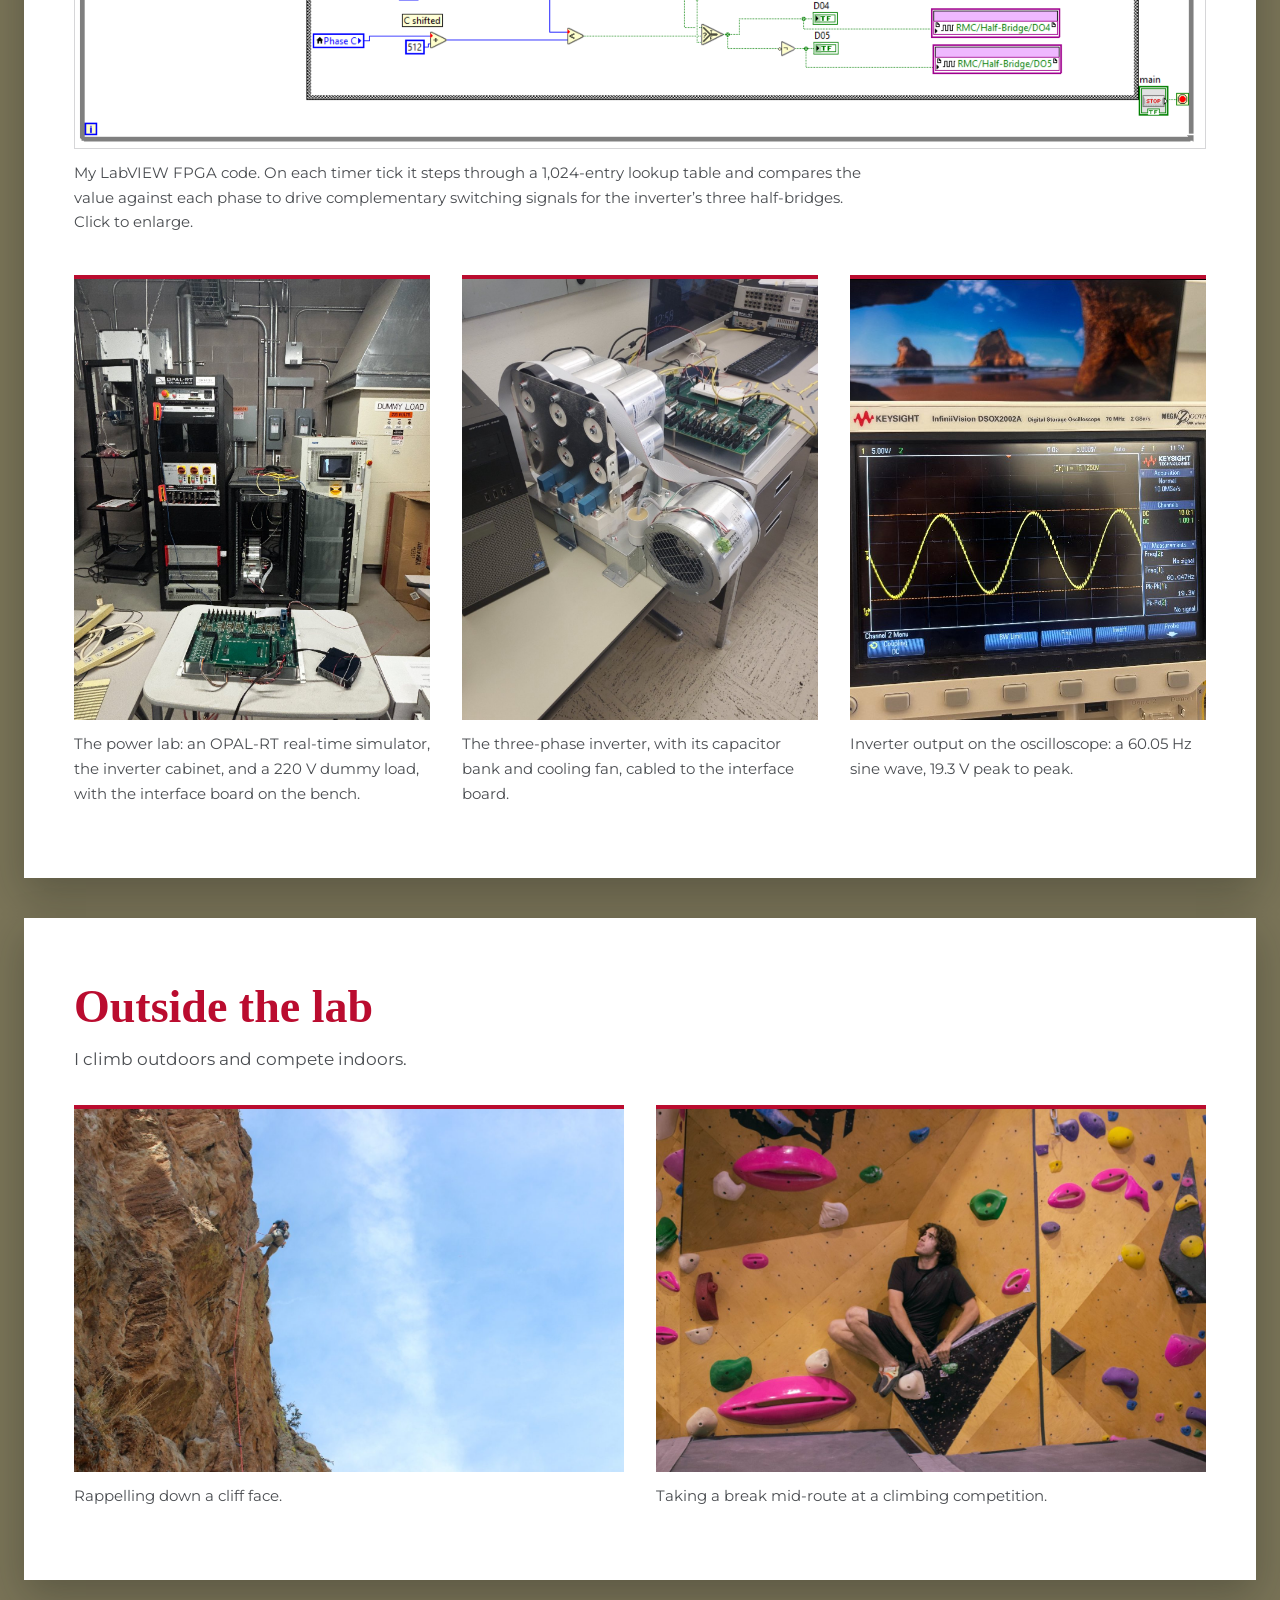
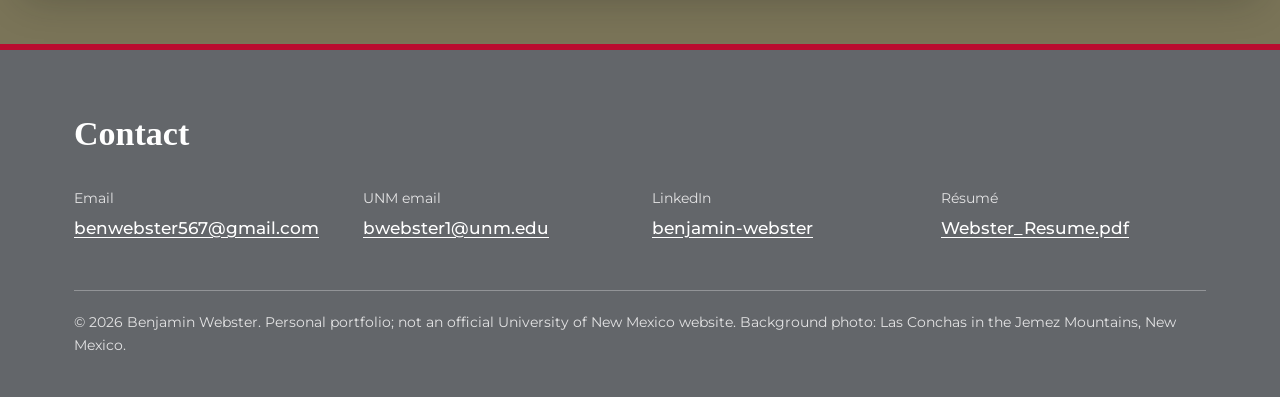
==== commit e32af459: "Updates" ====
--- a/index.html
+++ b/index.html
@@ -7,8 +7,9 @@
   <meta name="description" content="Technical writing portfolio of Benjamin Webster, Computer Science and Computer Engineering student at the University of New Mexico.">
   <link rel="preconnect" href="https://fonts.bunny.net">
   <link rel="stylesheet" href="https://fonts.bunny.net/css?family=zilla-slab:500,600,700|montserrat:400,500,600,700&display=swap">
-  <link rel="stylesheet" href="assets/style.css?v=6">
-  <script src="assets/tracker.js?v=6" defer></script>
+  <link rel="stylesheet" href="assets/style.css?v=7">
+  <script src="assets/tracker.js?v=7" defer></script>
+  <script src="assets/site.js?v=7" defer></script>
 </head>
 <body>
   <a class="skip" href="#main">Skip to main content</a>
@@ -132,7 +133,7 @@
       <div class="wrap">
         <div class="section-head">
           <h2 id="cosmiac-title">At COSMIAC</h2>
-          <p>COSMIAC is the University of New Mexico School of Engineering’s aerospace research center. I work there with a team of students and engineers on software-defined radio, embedded systems, and satellite simulation.</p>
+          <p>COSMIAC is the University of New Mexico School of Engineering’s aerospace research center. I work there with a team of students and engineers on software-defined radio, embedded systems, and satellite simulation, including orbital dynamics models in Ansys STK.</p>
         </div>
         <div class="two-up">
           <figure>
@@ -144,6 +145,20 @@
             <img src="images/satellite-testbed.jpg" width="1600" height="995" loading="lazy"
                  alt="Open aluminum frame of a satellite testbed full of circuit boards and wiring, with a software-defined radio, network router, and connector panel laid out beside it">
             <figcaption>A satellite testbed my team and I built for cybersecurity testing.</figcaption>
+          </figure>
+        </div>
+        <div class="two-up">
+          <figure>
+            <video class="sim" src="videos/stk-leo-eoir-tracking.mp4" poster="videos/stk-leo-eoir-tracking.jpg"
+                   muted loop playsinline controls preload="none" width="1280" height="720"
+                   aria-label="Simulation of a satellite in low Earth orbit pointing its sensor at another satellite over North America"></video>
+            <figcaption>Ansys STK simulation: a tracker satellite in low Earth orbit points its electro-optical/infrared (EO/IR) sensor at another satellite, with live position, velocity, and pointing data.</figcaption>
+          </figure>
+          <figure>
+            <video class="sim" src="videos/stk-geo-abs2a.mp4" poster="videos/stk-geo-abs2a.jpg"
+                   muted loop playsinline controls preload="none" width="1008" height="824"
+                   aria-label="Animation of a geostationary satellite's path traced over Earth in a fixed reference grid"></video>
+            <figcaption>Ansys STK animation following the geostationary satellite ABS-2A/MongolSat-1 in an Earth-fixed view from April to June 2026, showing how its position moves over time.</figcaption>
           </figure>
         </div>
       </div>
@@ -153,11 +168,20 @@
     <section class="panel tracker" id="tracker" aria-labelledby="tracker-title">
       <div class="wrap">
         <div class="tracker-head">
-          <div class="section-head">
-            <h2 id="tracker-title">Live satellite tracker</h2>
-            <p>At COSMIAC I simulate satellite missions, and I built a ground station that receives weather-satellite images near 137&nbsp;MHz. This map shows where four satellites are right now, calculated in your browser from their latest published orbits.</p>
+          <div class="tracker-intro">
+            <div class="section-head">
+              <h2 id="tracker-title">Live satellite tracker</h2>
+              <p>I built a ground station that receives weather-satellite images from the Meteor-M2 satellites near 137&nbsp;MHz. This map shows where they and two other satellites are right now, calculated in your browser from their latest published orbits.</p>
+            </div>
+            <p class="station-status" id="station-status">My antenna receives Meteor-M2 passes over Albuquerque. Checking for the next one…</p>
+            <div class="sat-picker" id="sat-picker" role="group" aria-label="Choose a satellite"></div>
           </div>
-          <div class="sat-picker" id="sat-picker" role="group" aria-label="Choose a satellite"></div>
+          <!-- Antenna photo: save it as images/antenna.jpg. If the file is missing, this figure hides itself. -->
+          <figure class="antenna">
+            <img src="images/antenna.jpg" alt="The QFH antenna Benjamin built for receiving 137 MHz weather-satellite signals"
+                 onerror="this.closest('figure').hidden = true;">
+            <figcaption>The QFH antenna I built and tuned for 137&nbsp;MHz. With an SDR, a Raspberry Pi, and SatDump, it receives and decodes Meteor-M2 images.</figcaption>
+          </figure>
         </div>
 
         <div class="tracker-body">
@@ -216,6 +240,50 @@
       </div>
     </section>
 
+    <!-- ===================== UNM ECE ===================== -->
+    <section class="panel showcase" id="ece" aria-labelledby="ece-title">
+      <div class="wrap">
+        <div class="section-head">
+          <h2 id="ece-title">Power electronics at UNM ECE</h2>
+          <p>Before COSMIAC, I was a research assistant in UNM’s Department of Electrical and Computer Engineering, designing real-time FPGA control for a three-phase power inverter with LabVIEW and National Instruments hardware.</p>
+        </div>
+        <figure class="wide-figure">
+          <a href="images/ece-labview-fpga.png" target="_blank" rel="noopener">
+            <img src="images/ece-labview-fpga.png" width="2163" height="1204" loading="lazy"
+                 alt="LabVIEW FPGA block diagram with a timed loop, a lookup table, phase comparisons, and six digital outputs labeled RMC/Half-Bridge DO0 through DO5">
+            <span class="sr-only">(opens full size)</span>
+          </a>
+          <figcaption>My LabVIEW FPGA code. On each timer tick it steps through a 1,024-entry lookup table and compares the value against each phase to drive complementary switching signals for the inverter’s three half-bridges. Click to enlarge.</figcaption>
+        </figure>
+        <div class="three-up">
+          <figure>
+            <a href="images/ece-power-lab.jpg" target="_blank" rel="noopener">
+              <img src="images/ece-power-lab.jpg" width="1179" height="1581" loading="lazy" class="pos-lab"
+                   alt="Power lab with an OPAL-RT real-time simulator rack, an open inverter cabinet, a 220-volt dummy load, and a controller board on a table">
+              <span class="sr-only">(opens full size)</span>
+            </a>
+            <figcaption>The power lab: an OPAL-RT real-time simulator, the inverter cabinet, and a 220 V dummy load, with the interface board on the bench.</figcaption>
+          </figure>
+          <figure>
+            <a href="images/ece-inverter.jpg" target="_blank" rel="noopener">
+              <img src="images/ece-inverter.jpg" width="1179" height="1567" loading="lazy"
+                   alt="Three-phase inverter with large film capacitors, power modules, and a cooling fan, cabled to a green interface board">
+              <span class="sr-only">(opens full size)</span>
+            </a>
+            <figcaption>The three-phase inverter, with its capacitor bank and cooling fan, cabled to the interface board.</figcaption>
+          </figure>
+          <figure>
+            <a href="images/ece-scope-60hz.jpg" target="_blank" rel="noopener">
+              <img src="images/ece-scope-60hz.jpg" width="1179" height="878" loading="lazy" class="pos-scope"
+                   alt="Oscilloscope showing a sine wave measured at 60.047 hertz and 19.3 volts peak to peak">
+              <span class="sr-only">(opens full size)</span>
+            </a>
+            <figcaption>Inverter output on the oscilloscope: a 60.05 Hz sine wave, 19.3 V peak to peak.</figcaption>
+          </figure>
+        </div>
+      </div>
+    </section>
+
     <!-- ===================== OUTSIDE THE LAB ===================== -->
     <section class="panel showcase" id="outside" aria-labelledby="outside-title">
       <div class="wrap">
--- a/assets/style.css
+++ b/assets/style.css
@@ -243,13 +243,47 @@
 }
 .two-up img.team { object-position: 50% 72%; }    /* keep faces, trim the ceiling */
 .two-up figcaption { margin-top: 0.75rem; font-size: 0.9375rem; color: var(--text-2); }
+.two-up + .two-up { margin-top: 2.5rem; }
+.two-up video {
+  display: block; width: 100%; height: auto; aspect-ratio: 16 / 9; object-fit: contain;
+  background: #000; border-top: 4px solid var(--cherry);
+}
+
+/* Wide diagram plus a row of three photos (UNM ECE) */
+.wide-figure { margin: 2rem 0 0; }
+.wide-figure a, .three-up a { display: block; }
+.wide-figure img {
+  display: block; width: 100%; height: auto;
+  border: 1px solid var(--rule); border-top: 4px solid var(--cherry); background: var(--paper);
+}
+.wide-figure figcaption, .three-up figcaption { margin-top: 0.75rem; font-size: 0.9375rem; color: var(--text-2); max-width: 80ch; }
+.three-up { display: grid; grid-template-columns: repeat(3, minmax(0, 1fr)); gap: 2rem; margin-top: 2.5rem; }
+.three-up figure { margin: 0; }
+.three-up img {
+  display: block; width: 100%; height: auto; aspect-ratio: 4 / 5; object-fit: cover;
+  border-top: 4px solid var(--cherry); background: var(--silver-light);
+}
+.three-up img.pos-scope { object-position: 37% 50%; }   /* keep the screen and the frequency readout */
+.wide-figure a:hover img, .three-up a:hover img { outline: 3px solid var(--cherry-tint); }
 
 /* ---------- Satellite tracker ---------- */
 .tracker { padding: 4rem 0 4.5rem; }
 .tracker.panel { background: var(--wash); }
 .tracker-head {
-  display: flex; flex-wrap: wrap; align-items: flex-end; justify-content: space-between; gap: 1.5rem;
-}
+  display: grid; grid-template-columns: minmax(0, 1fr) auto; gap: 2rem 3rem; align-items: start;
+}
+.station-status {
+  margin: 1.25rem 0 1.25rem; padding: 0.75rem 1rem; max-width: 64ch;
+  background: var(--paper); border-left: 4px solid var(--turquoise);
+  font-size: 0.9375rem; line-height: 1.55;
+}
+.station-status strong { font-variant-numeric: tabular-nums; }
+.antenna { margin: 0; width: 13.5rem; }
+.antenna img {
+  display: block; width: 100%; height: auto; aspect-ratio: 4 / 5; object-fit: cover;
+  border: 8px solid var(--paper); box-shadow: 0 0.75rem 2rem rgba(38, 40, 43, 0.22);
+}
+.antenna figcaption { margin-top: 0.75rem; font-size: 0.875rem; color: var(--text-2); }
 .sat-picker { display: flex; flex-wrap: wrap; gap: 0.5rem; }
 .sat-picker button {
   font: 600 0.875rem/1 var(--sans);
@@ -417,6 +451,7 @@
   .tracker-body { grid-template-columns: 1fr; }
   .readout { display: grid; grid-template-columns: minmax(0, 1fr) minmax(0, 1fr); column-gap: 2rem; }
   .readout .pass-block { grid-column: 2; grid-row: 1 / span 3; }
+  .three-up { gap: 1.25rem; }
 }
 @media (max-width: 960px) {
   .about-grid { grid-template-columns: 12rem minmax(0, 1fr); gap: 2.5rem; }
@@ -443,6 +478,9 @@
   main { padding: 2.5rem 0.75rem 2.5rem; }
   .panel { margin-bottom: 1.5rem; }
   .two-up { grid-template-columns: 1fr; gap: 1.5rem; }
+  .three-up { grid-template-columns: 1fr; gap: 1.5rem; }
+  .tracker-head { grid-template-columns: 1fr; }
+  .antenna { width: min(100%, 15rem); }
   .about-grid { grid-template-columns: 1fr; }
   .photo { width: 11rem; }
   .brand-meta { display: none; }
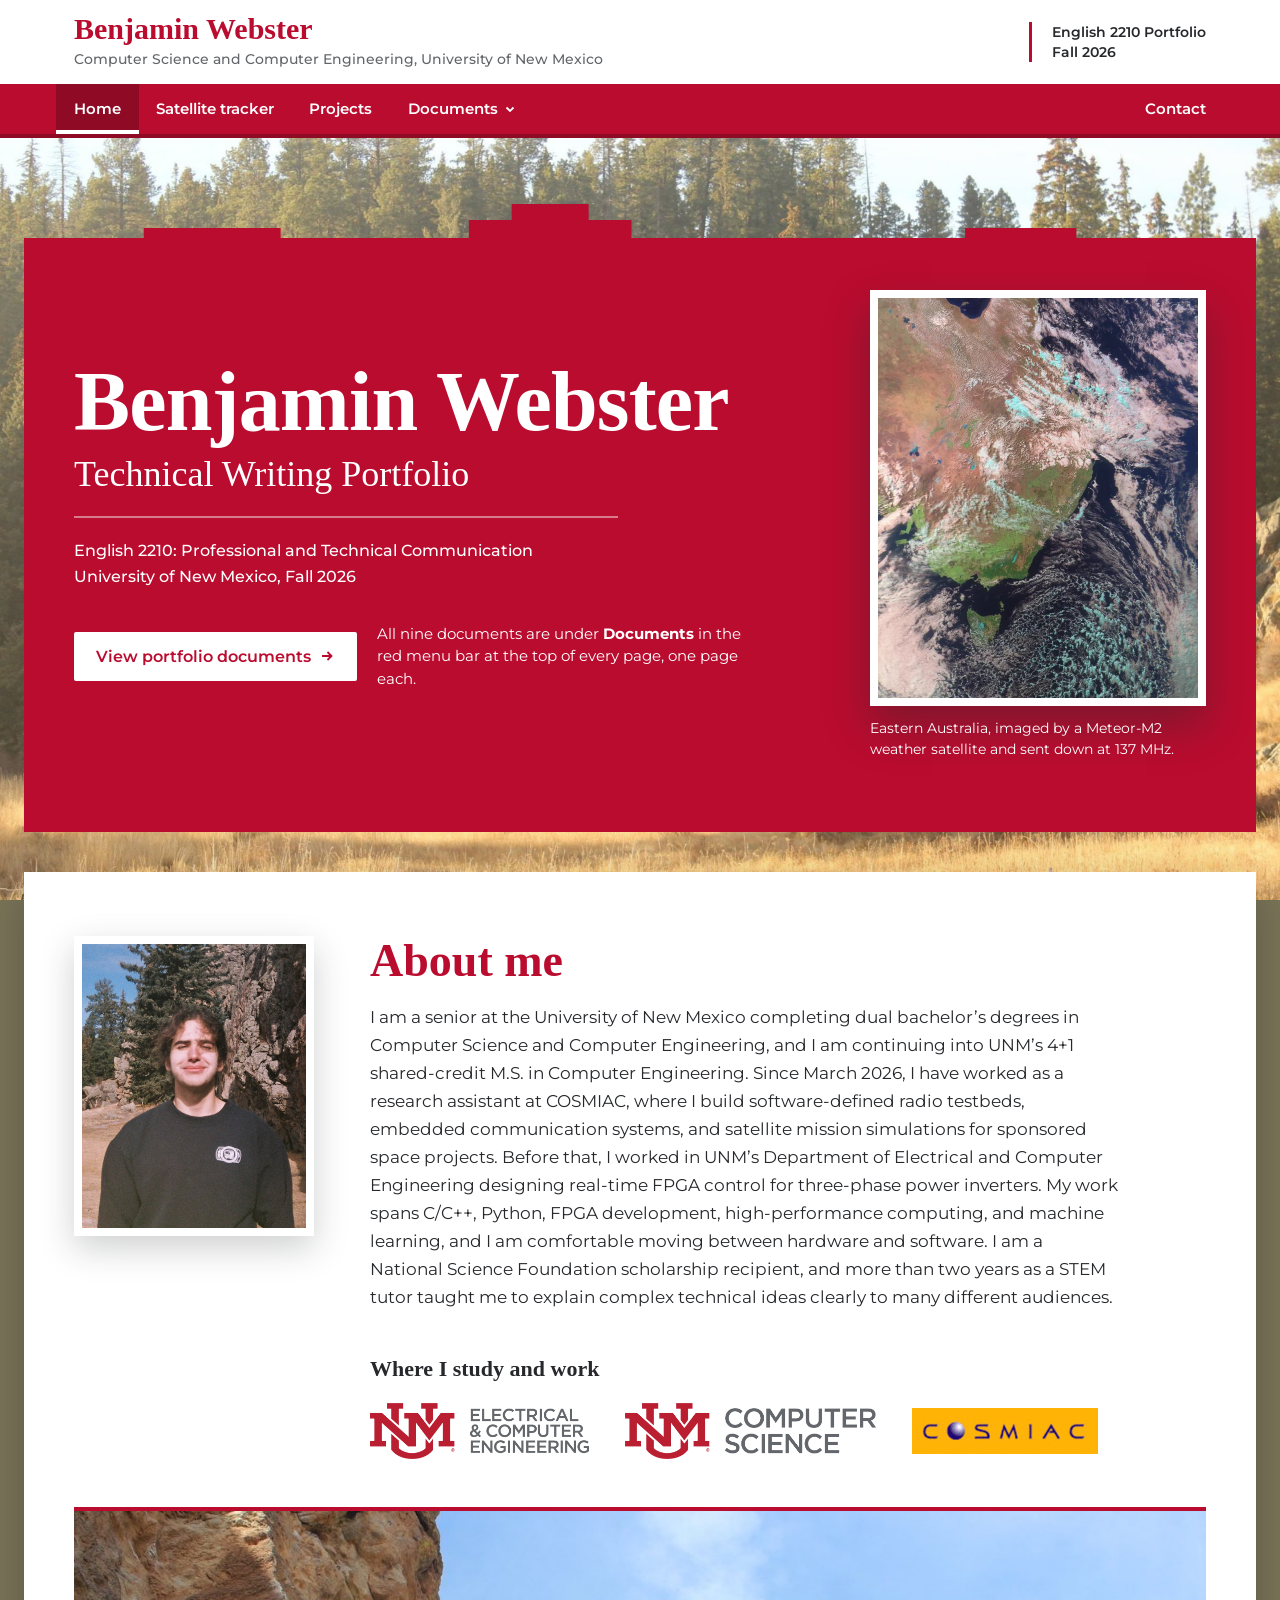
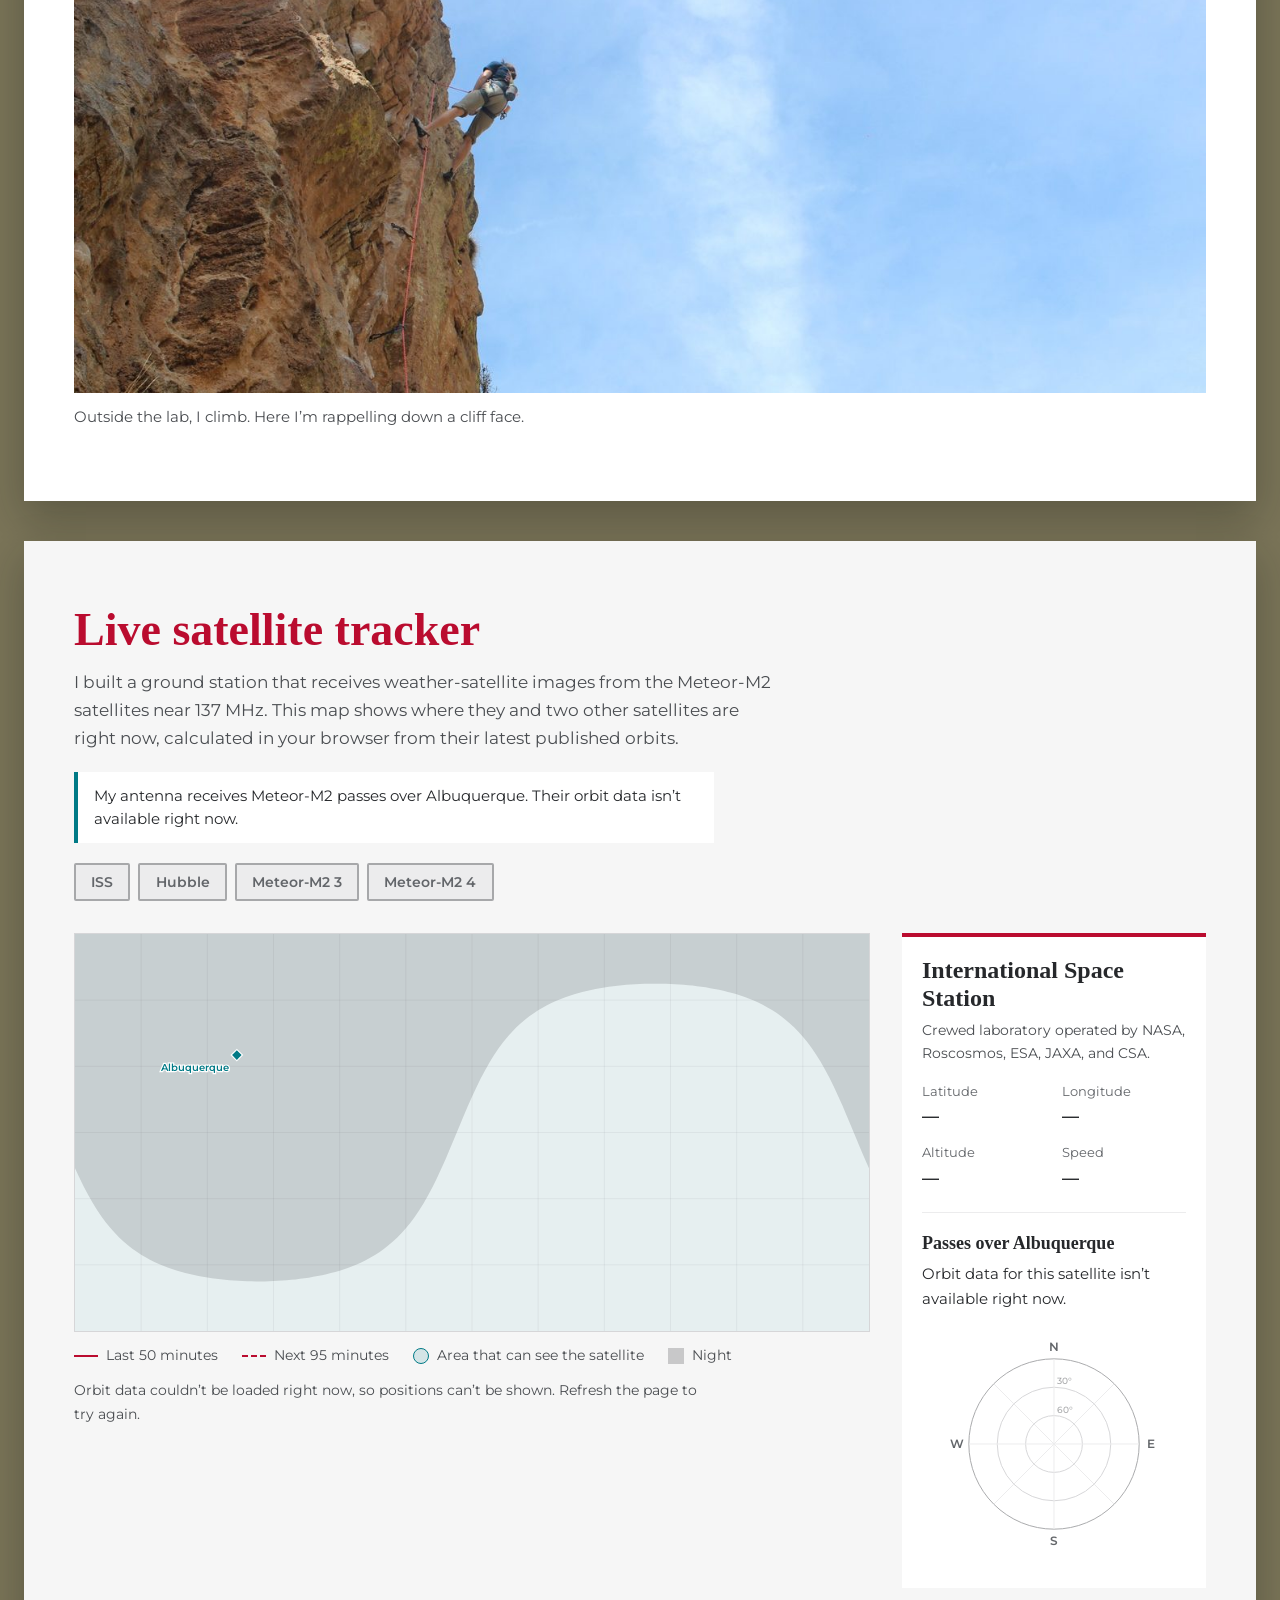
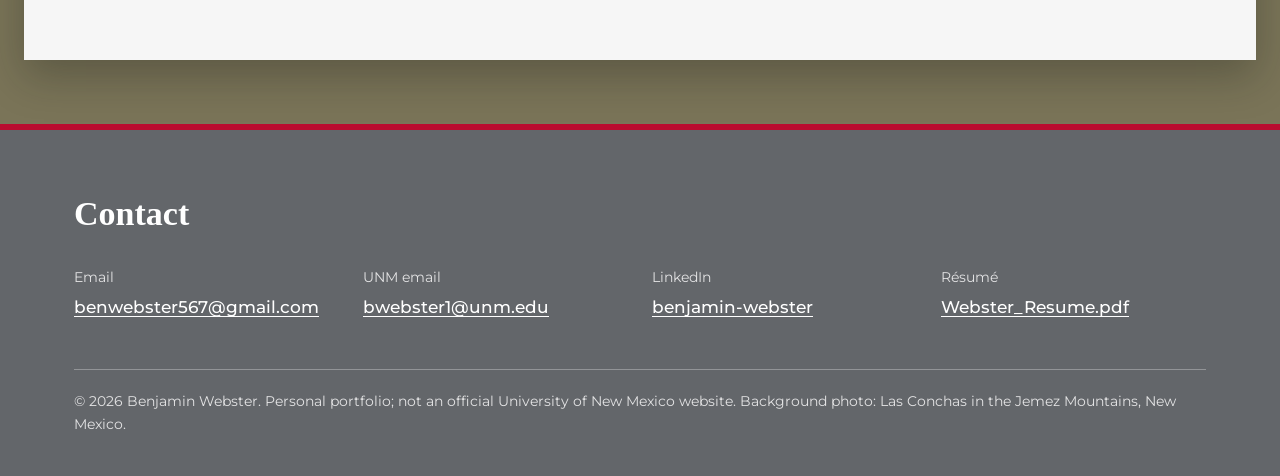
==== commit 0c833bf5: "Updates" ====
--- a/index.html
+++ b/index.html
@@ -7,9 +7,8 @@
   <meta name="description" content="Technical writing portfolio of Benjamin Webster, Computer Science and Computer Engineering student at the University of New Mexico.">
   <link rel="preconnect" href="https://fonts.bunny.net">
   <link rel="stylesheet" href="https://fonts.bunny.net/css?family=zilla-slab:500,600,700|montserrat:400,500,600,700&display=swap">
-  <link rel="stylesheet" href="assets/style.css?v=7">
-  <script src="assets/tracker.js?v=7" defer></script>
-  <script src="assets/site.js?v=7" defer></script>
+  <link rel="stylesheet" href="assets/style.css?v=9">
+  <script src="assets/tracker.js?v=9" defer></script>
 </head>
 <body>
   <a class="skip" href="#main">Skip to main content</a>
@@ -26,6 +25,7 @@
       <div class="wrap nav-row">
         <a href="index.html" aria-current="page">Home</a>
         <a href="index.html#tracker">Satellite tracker</a>
+        <a href="projects.html">Projects</a>
         <div class="menu">
           <a href="outcomes-memo.html">Documents<svg class="caret" viewBox="0 0 12 12" aria-hidden="true"><path d="M2.5 4.5 6 8l3.5-3.5" fill="none" stroke="currentColor" stroke-width="1.8"/></svg></a>
           <ul class="menu-list" aria-label="Portfolio documents">
@@ -89,78 +89,19 @@
 
           <div class="affiliations">
             <h3>Where I study and work</h3>
-            <!-- Logos: save them as images/logo-unm-ece.png, images/logo-unm-cs.png, and images/logo-cosmiac.png.
-                 Until a logo file is there, its name shows as text instead. -->
-            <ul>
-            <li>
-              <a class="affil" href="https://ece.unm.edu/" target="_blank" rel="noopener">
-                <span class="affil-logo">
-                  <img src="images/logo-unm-ece.png" alt="UNM Department of Electrical and Computer Engineering"
-                       onerror="this.hidden=true; this.nextElementSibling.hidden=false;">
-                  <span class="affil-name" hidden><strong>Electrical &amp; Computer Engineering</strong><span>University of New Mexico</span></span>
-                </span>
-                <span class="affil-role">B.S. and M.S. in Computer Engineering</span>
-              </a>
-            </li>
-            <li>
-              <a class="affil" href="https://cs.unm.edu/" target="_blank" rel="noopener">
-                <span class="affil-logo">
-                  <img src="images/logo-unm-cs.png" alt="UNM Department of Computer Science"
-                       onerror="this.hidden=true; this.nextElementSibling.hidden=false;">
-                  <span class="affil-name" hidden><strong>Computer Science</strong><span>University of New Mexico</span></span>
-                </span>
-                <span class="affil-role">B.S. in Computer Science</span>
-              </a>
-            </li>
-            <li>
-              <a class="affil" href="https://cosmiac.unm.edu/" target="_blank" rel="noopener">
-                <span class="affil-logo">
-                  <img src="images/logo-cosmiac.png" alt="COSMIAC"
-                       onerror="this.hidden=true; this.nextElementSibling.hidden=false;">
-                  <span class="affil-name" hidden><strong>COSMIAC</strong><span>UNM School of Engineering research center</span></span>
-                </span>
-                <span class="affil-role">Research assistant since 2026</span>
-              </a>
-            </li>
+            <ul class="logo-row">
+              <li><img src="images/logo-unm-ece.png" width="1721" height="440" alt="UNM Department of Electrical and Computer Engineering"></li>
+              <li><img src="images/logo-unm-cs.png" width="1975" height="440" alt="UNM Department of Computer Science"></li>
+              <li><img src="images/logo-cosmiac.png" width="295" height="73" alt="COSMIAC"></li>
             </ul>
           </div>
         </div>
-      </div>
-    </section>
 
-    <!-- ===================== AT COSMIAC ===================== -->
-    <section class="panel showcase" id="cosmiac" aria-labelledby="cosmiac-title">
-      <div class="wrap">
-        <div class="section-head">
-          <h2 id="cosmiac-title">At COSMIAC</h2>
-          <p>COSMIAC is the University of New Mexico School of Engineering’s aerospace research center. I work there with a team of students and engineers on software-defined radio, embedded systems, and satellite simulation, including orbital dynamics models in Ansys STK.</p>
-        </div>
-        <div class="two-up">
-          <figure>
-            <img class="team" src="images/cosmiac-team.jpg" width="1800" height="1350" loading="lazy"
-                 alt="Benjamin Webster and his COSMIAC teammates holding a signed CaveCube 3 banner, with a satellite testbed on the table in front of them">
-            <figcaption>My team at COSMIAC.</figcaption>
-          </figure>
-          <figure>
-            <img src="images/satellite-testbed.jpg" width="1600" height="995" loading="lazy"
-                 alt="Open aluminum frame of a satellite testbed full of circuit boards and wiring, with a software-defined radio, network router, and connector panel laid out beside it">
-            <figcaption>A satellite testbed my team and I built for cybersecurity testing.</figcaption>
-          </figure>
-        </div>
-        <div class="two-up">
-          <figure>
-            <video class="sim" src="videos/stk-leo-eoir-tracking.mp4" poster="videos/stk-leo-eoir-tracking.jpg"
-                   muted loop playsinline controls preload="none" width="1280" height="720"
-                   aria-label="Simulation of a satellite in low Earth orbit pointing its sensor at another satellite over North America"></video>
-            <figcaption>Ansys STK simulation: a tracker satellite in low Earth orbit points its electro-optical/infrared (EO/IR) sensor at another satellite, with live position, velocity, and pointing data.</figcaption>
-          </figure>
-          <figure>
-            <video class="sim" src="videos/stk-geo-abs2a.mp4" poster="videos/stk-geo-abs2a.jpg"
-                   muted loop playsinline controls preload="none" width="1008" height="824"
-                   aria-label="Animation of a geostationary satellite's path traced over Earth in a fixed reference grid"></video>
-            <figcaption>Ansys STK animation following the geostationary satellite ABS-2A/MongolSat-1 in an Earth-fixed view from April to June 2026, showing how its position moves over time.</figcaption>
-          </figure>
-        </div>
+        <figure class="climb-photo">
+          <img src="images/climbing-rappel.jpg" width="1400" height="933" loading="lazy"
+               alt="Benjamin rappelling down a tall orange rock face against a blue sky">
+          <figcaption>Outside the lab, I climb. Here I’m rappelling down a cliff face.</figcaption>
+        </figure>
       </div>
     </section>
 
@@ -239,73 +180,7 @@
         </div>
       </div>
     </section>
-
-    <!-- ===================== UNM ECE ===================== -->
-    <section class="panel showcase" id="ece" aria-labelledby="ece-title">
-      <div class="wrap">
-        <div class="section-head">
-          <h2 id="ece-title">Power electronics at UNM ECE</h2>
-          <p>Before COSMIAC, I was a research assistant in UNM’s Department of Electrical and Computer Engineering, designing real-time FPGA control for a three-phase power inverter with LabVIEW and National Instruments hardware.</p>
-        </div>
-        <figure class="wide-figure">
-          <a href="images/ece-labview-fpga.png" target="_blank" rel="noopener">
-            <img src="images/ece-labview-fpga.png" width="2163" height="1204" loading="lazy"
-                 alt="LabVIEW FPGA block diagram with a timed loop, a lookup table, phase comparisons, and six digital outputs labeled RMC/Half-Bridge DO0 through DO5">
-            <span class="sr-only">(opens full size)</span>
-          </a>
-          <figcaption>My LabVIEW FPGA code. On each timer tick it steps through a 1,024-entry lookup table and compares the value against each phase to drive complementary switching signals for the inverter’s three half-bridges. Click to enlarge.</figcaption>
-        </figure>
-        <div class="three-up">
-          <figure>
-            <a href="images/ece-power-lab.jpg" target="_blank" rel="noopener">
-              <img src="images/ece-power-lab.jpg" width="1179" height="1581" loading="lazy" class="pos-lab"
-                   alt="Power lab with an OPAL-RT real-time simulator rack, an open inverter cabinet, a 220-volt dummy load, and a controller board on a table">
-              <span class="sr-only">(opens full size)</span>
-            </a>
-            <figcaption>The power lab: an OPAL-RT real-time simulator, the inverter cabinet, and a 220 V dummy load, with the interface board on the bench.</figcaption>
-          </figure>
-          <figure>
-            <a href="images/ece-inverter.jpg" target="_blank" rel="noopener">
-              <img src="images/ece-inverter.jpg" width="1179" height="1567" loading="lazy"
-                   alt="Three-phase inverter with large film capacitors, power modules, and a cooling fan, cabled to a green interface board">
-              <span class="sr-only">(opens full size)</span>
-            </a>
-            <figcaption>The three-phase inverter, with its capacitor bank and cooling fan, cabled to the interface board.</figcaption>
-          </figure>
-          <figure>
-            <a href="images/ece-scope-60hz.jpg" target="_blank" rel="noopener">
-              <img src="images/ece-scope-60hz.jpg" width="1179" height="878" loading="lazy" class="pos-scope"
-                   alt="Oscilloscope showing a sine wave measured at 60.047 hertz and 19.3 volts peak to peak">
-              <span class="sr-only">(opens full size)</span>
-            </a>
-            <figcaption>Inverter output on the oscilloscope: a 60.05 Hz sine wave, 19.3 V peak to peak.</figcaption>
-          </figure>
-        </div>
-      </div>
-    </section>
-
-    <!-- ===================== OUTSIDE THE LAB ===================== -->
-    <section class="panel showcase" id="outside" aria-labelledby="outside-title">
-      <div class="wrap">
-        <div class="section-head">
-          <h2 id="outside-title">Outside the lab</h2>
-          <p>I climb outdoors and compete indoors.</p>
-        </div>
-        <div class="two-up">
-          <figure>
-            <img src="images/climbing-rappel.jpg" width="1400" height="933" loading="lazy"
-                 alt="Benjamin rappelling down a tall orange rock face against a blue sky">
-            <figcaption>Rappelling down a cliff face.</figcaption>
-          </figure>
-          <figure>
-            <img src="images/climbing-competition.jpg" width="1400" height="933" loading="lazy"
-                 alt="Benjamin sitting on a large black hold on an indoor bouldering wall, looking up at the route">
-            <figcaption>Taking a break mid-route at a climbing competition.</figcaption>
-          </figure>
-        </div>
-      </div>
-    </section>
-  </main>
+    </main>
 
   <footer class="contact" id="contact">
     <div class="wrap">
--- a/assets/style.css
+++ b/assets/style.css
@@ -216,24 +216,22 @@
 
 .affiliations { margin-top: 2.5rem; }
 .affiliations h3 { margin: 0 0 1rem; font-family: var(--slab); font-weight: 600; font-size: 1.375rem; }
-.affiliations ul { list-style: none; margin: 0; padding: 0; display: grid; grid-template-columns: repeat(3, minmax(0, 1fr)); gap: 1rem; }
-.affil {
-  display: flex; flex-direction: column; height: 100%;
-  border: 1px solid var(--rule); border-top: 4px solid var(--cherry);
-  color: var(--ink); text-decoration: none; background: var(--paper);
-}
-.affil:hover { border-color: var(--cherry); color: var(--ink); }
-.affil-logo { display: flex; align-items: center; min-height: 6rem; padding: 1rem 1.1rem; }
-.affil-logo img { display: block; max-width: 100%; max-height: 4rem; width: auto; height: auto; object-fit: contain; }
-.affil-name { align-self: flex-start; }
-.affil-name strong { display: block; font-family: var(--slab); font-weight: 700; font-size: 1.25rem; line-height: 1.15; color: var(--cherry); }
-.affil-name span { display: block; margin-top: 0.25rem; font-size: 0.8125rem; color: var(--lobo); }
-.affil-role {
-  margin-top: auto; padding: 0.65rem 1.1rem; border-top: 1px solid var(--silver-light);
-  background: var(--wash); font-size: 0.875rem; font-weight: 500; color: var(--text-2);
-}
-
-/* ---------- Photo sections (At COSMIAC, Outside the lab) ---------- */
+.logo-row {
+  list-style: none; margin: 0; padding: 0;
+  display: flex; flex-wrap: wrap; align-items: center; gap: 1.25rem 2.25rem;
+}
+.logo-row img { display: block; width: auto; height: 3.5rem; max-width: 100%; }
+.logo-row img[src$="logo-cosmiac.png"] { height: 2.875rem; }   /* solid block reads larger than the line logos */
+
+/* Rappelling photo across the bottom of About me */
+.climb-photo { grid-column: 1 / -1; margin: 0; }
+.climb-photo img {
+  display: block; width: 100%; height: auto; aspect-ratio: 21 / 9; object-fit: cover; object-position: 40% 30%;
+  border-top: 4px solid var(--cherry); background: var(--silver-light);
+}
+.climb-photo figcaption { margin-top: 0.75rem; font-size: 0.9375rem; color: var(--text-2); }
+
+/* ---------- Photo sections (Projects page) ---------- */
 .showcase { padding: 4rem 0 4.5rem; }
 .two-up { display: grid; grid-template-columns: repeat(2, minmax(0, 1fr)); gap: 2rem; margin-top: 2rem; }
 .two-up figure { margin: 0; }
@@ -455,7 +453,8 @@
 }
 @media (max-width: 960px) {
   .about-grid { grid-template-columns: 12rem minmax(0, 1fr); gap: 2.5rem; }
-  .affiliations ul { grid-template-columns: 1fr; }
+  .logo-row img { height: 3rem; }
+  .logo-row img[src$="logo-cosmiac.png"] { height: 2.5rem; }
   .contact-list { grid-template-columns: repeat(2, minmax(0, 1fr)); }
   .doc-layout { grid-template-columns: minmax(0, 1fr); gap: 1.5rem; padding-top: 1.5rem; }
   .doc-nav, .doc-main { min-width: 0; }
@@ -482,6 +481,7 @@
   .tracker-head { grid-template-columns: 1fr; }
   .antenna { width: min(100%, 15rem); }
   .about-grid { grid-template-columns: 1fr; }
+  .climb-photo img { aspect-ratio: 3 / 2; }
   .photo { width: 11rem; }
   .brand-meta { display: none; }
   .readout { display: block; }
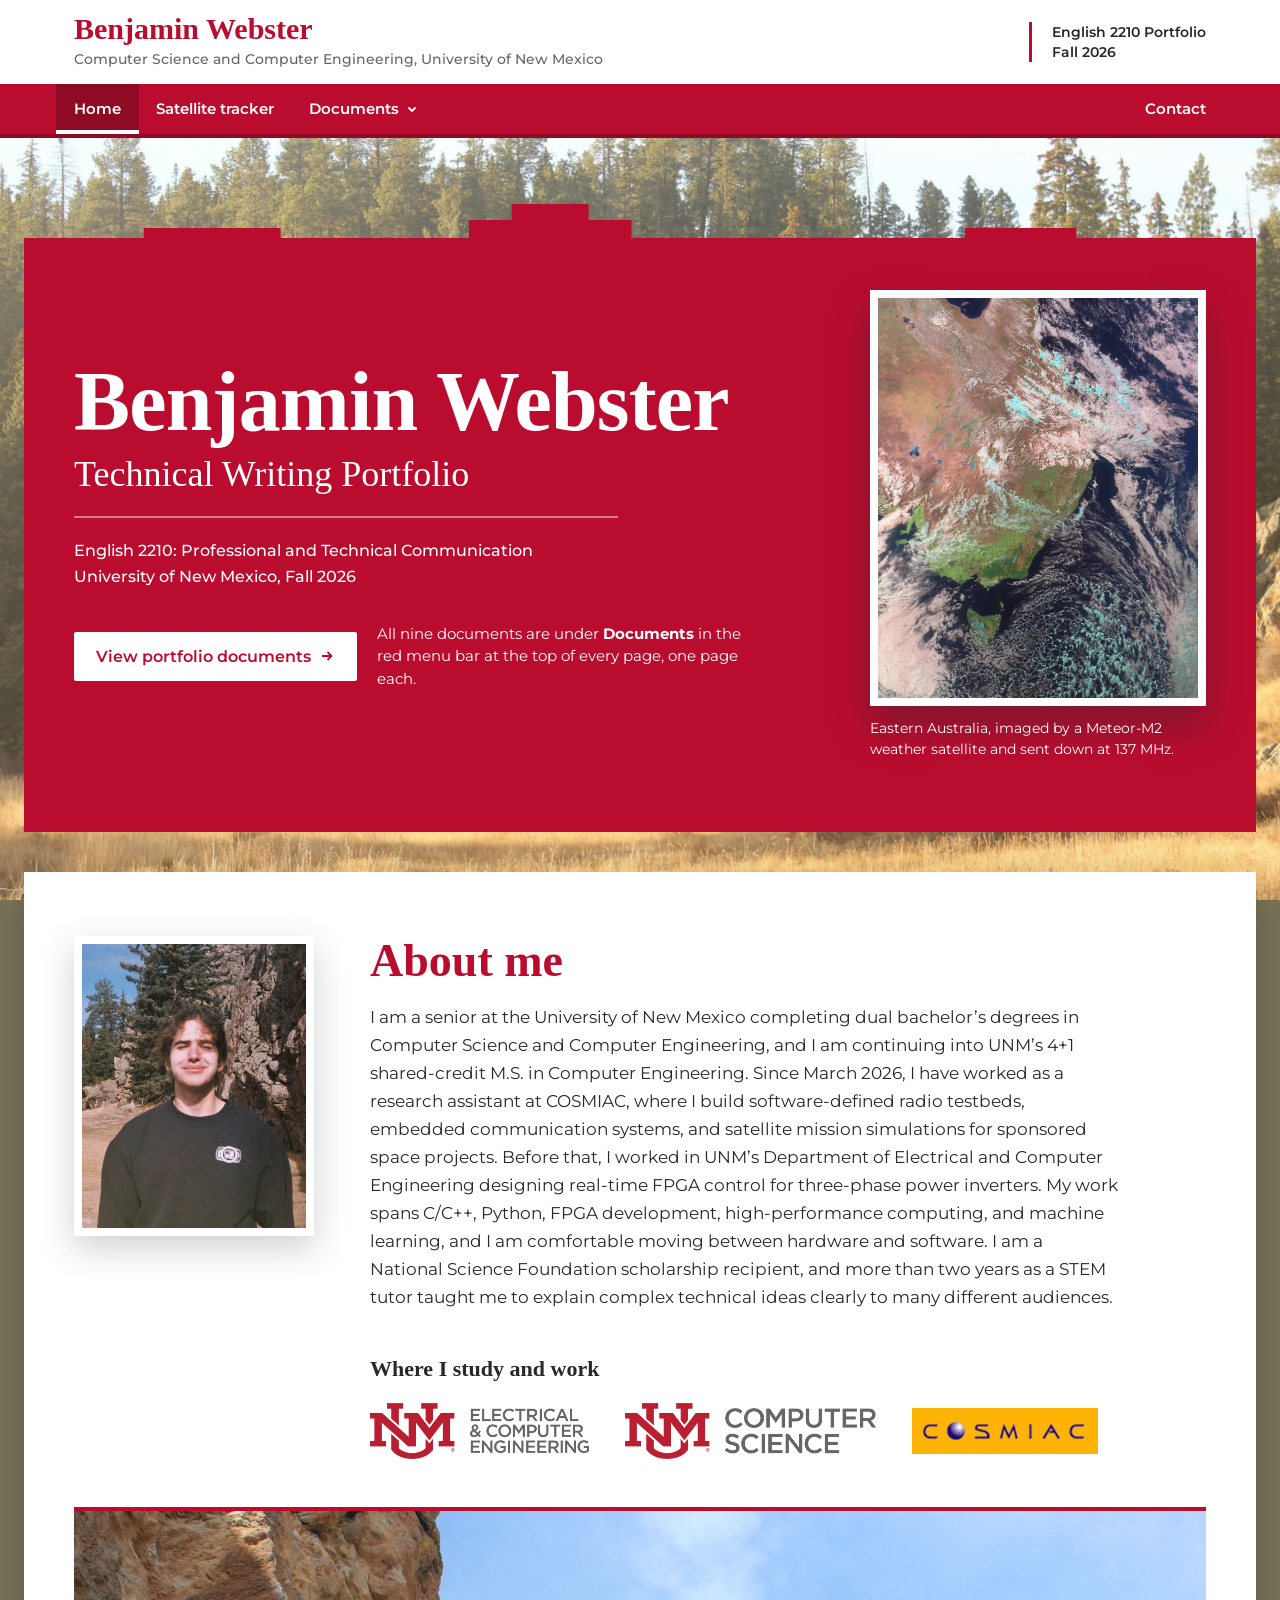
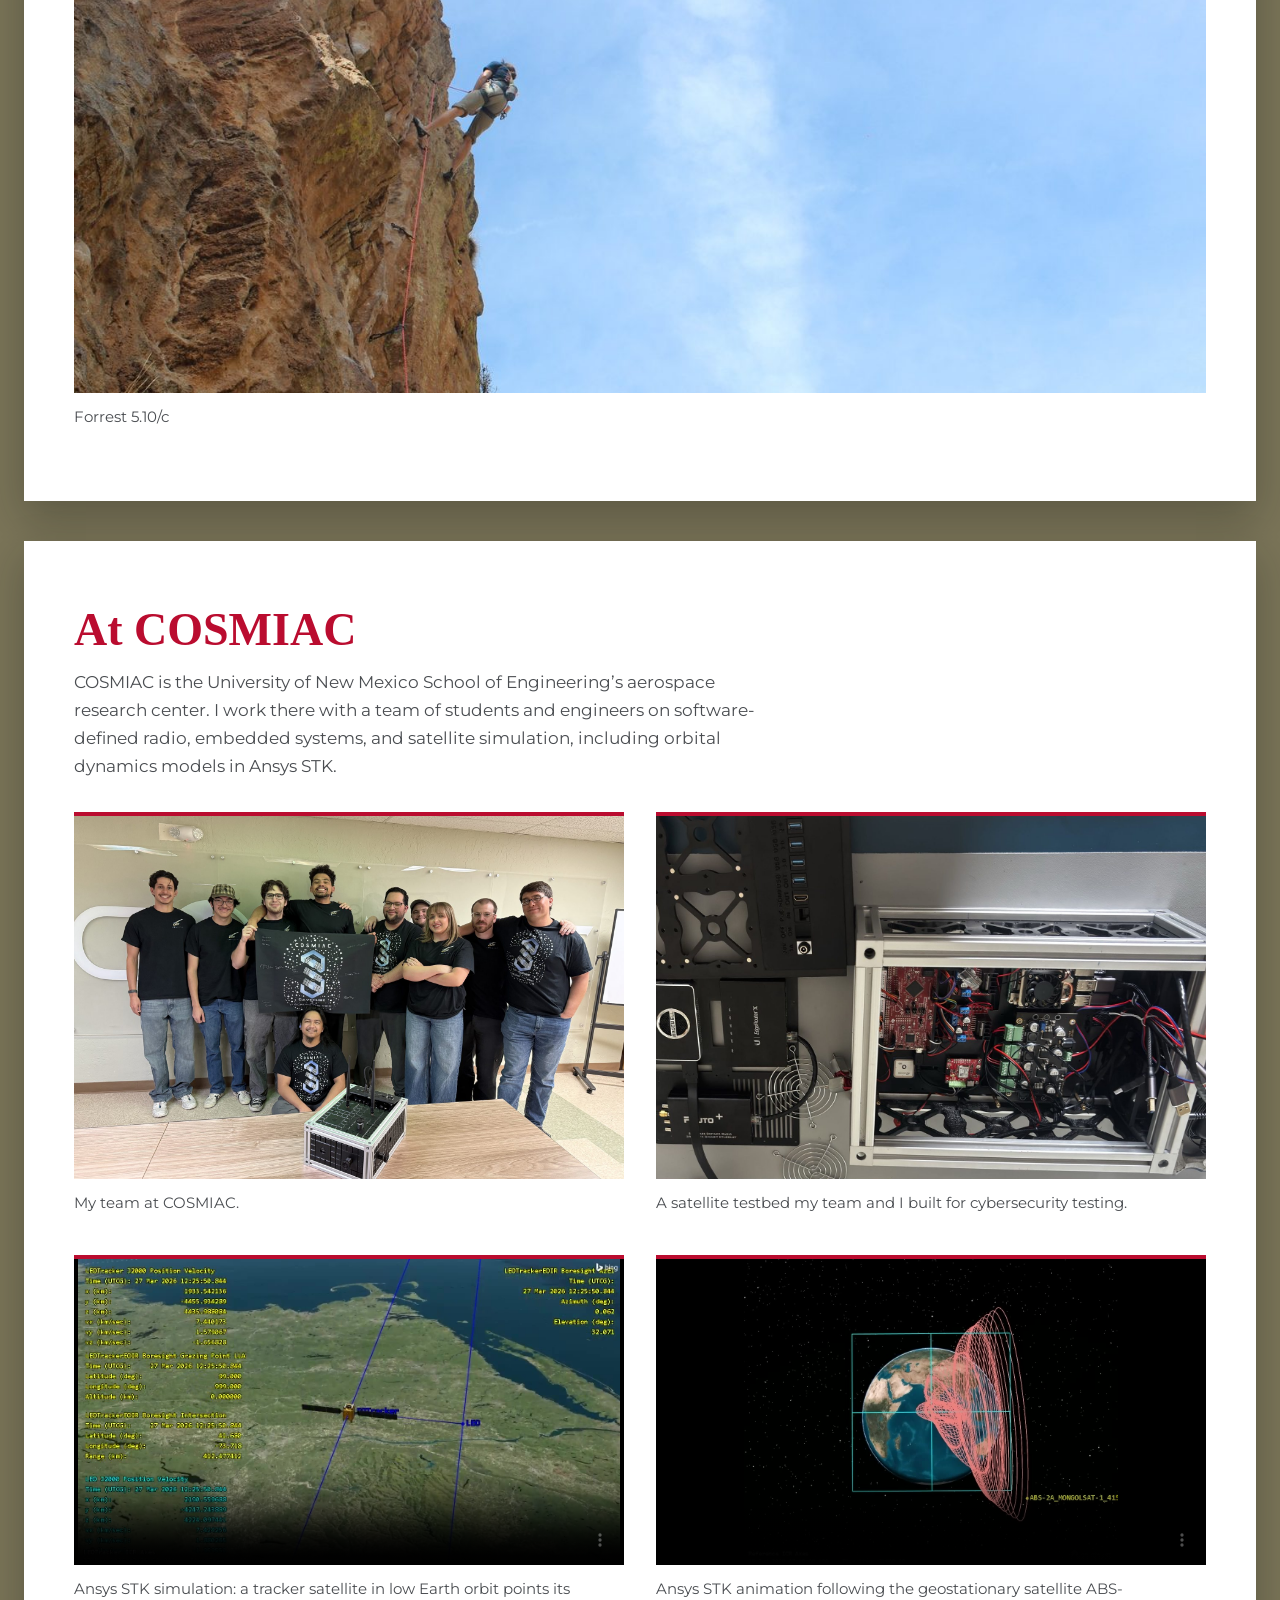
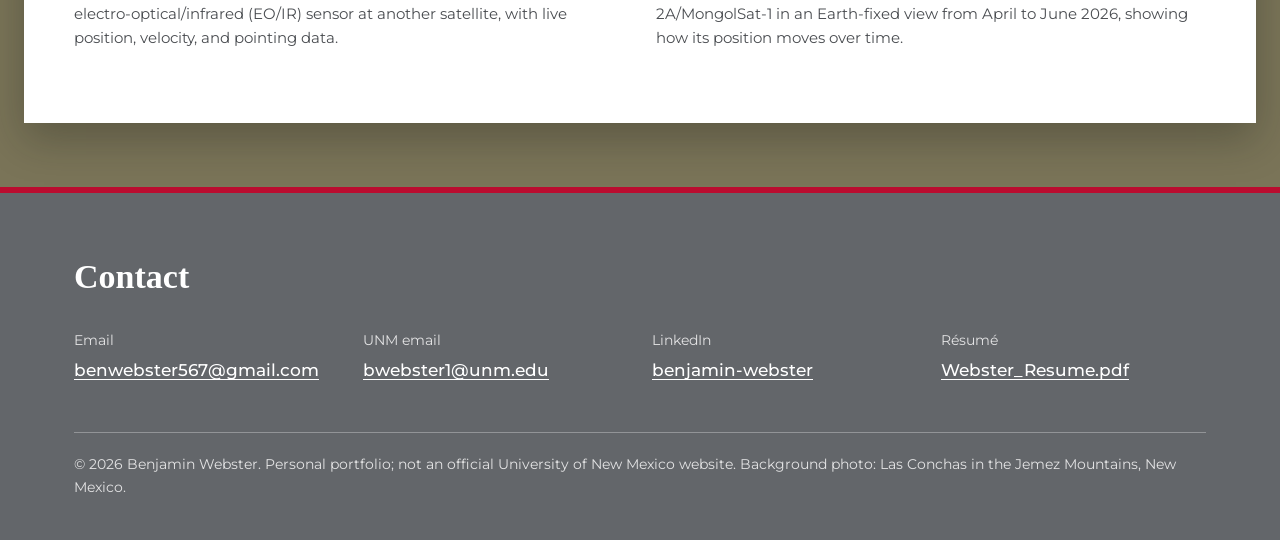
==== commit 1d754fba: "Updates" ====
--- a/index.html
+++ b/index.html
@@ -7,8 +7,8 @@
   <meta name="description" content="Technical writing portfolio of Benjamin Webster, Computer Science and Computer Engineering student at the University of New Mexico.">
   <link rel="preconnect" href="https://fonts.bunny.net">
   <link rel="stylesheet" href="https://fonts.bunny.net/css?family=zilla-slab:500,600,700|montserrat:400,500,600,700&display=swap">
-  <link rel="stylesheet" href="assets/style.css?v=9">
-  <script src="assets/tracker.js?v=9" defer></script>
+  <link rel="stylesheet" href="assets/style.css?v=10">
+  <script src="assets/site.js?v=10" defer></script>
 </head>
 <body>
   <a class="skip" href="#main">Skip to main content</a>
@@ -24,8 +24,7 @@
     <nav class="site-nav" aria-label="Site">
       <div class="wrap nav-row">
         <a href="index.html" aria-current="page">Home</a>
-        <a href="index.html#tracker">Satellite tracker</a>
-        <a href="projects.html">Projects</a>
+        <a href="tracker.html">Satellite tracker</a>
         <div class="menu">
           <a href="outcomes-memo.html">Documents<svg class="caret" viewBox="0 0 12 12" aria-hidden="true"><path d="M2.5 4.5 6 8l3.5-3.5" fill="none" stroke="currentColor" stroke-width="1.8"/></svg></a>
           <ul class="menu-list" aria-label="Portfolio documents">
@@ -100,87 +99,48 @@
         <figure class="climb-photo">
           <img src="images/climbing-rappel.jpg" width="1400" height="933" loading="lazy"
                alt="Benjamin rappelling down a tall orange rock face against a blue sky">
-          <figcaption>Outside the lab, I climb. Here I’m rappelling down a cliff face.</figcaption>
+          <figcaption>Forrest 5.10/c</figcaption>
         </figure>
       </div>
     </section>
 
-    <!-- ===================== SATELLITE TRACKER ===================== -->
-    <section class="panel tracker" id="tracker" aria-labelledby="tracker-title">
+    <!-- ===================== AT COSMIAC ===================== -->
+    <section class="panel showcase" id="cosmiac" aria-labelledby="cosmiac-title">
       <div class="wrap">
-        <div class="tracker-head">
-          <div class="tracker-intro">
-            <div class="section-head">
-              <h2 id="tracker-title">Live satellite tracker</h2>
-              <p>I built a ground station that receives weather-satellite images from the Meteor-M2 satellites near 137&nbsp;MHz. This map shows where they and two other satellites are right now, calculated in your browser from their latest published orbits.</p>
-            </div>
-            <p class="station-status" id="station-status">My antenna receives Meteor-M2 passes over Albuquerque. Checking for the next one…</p>
-            <div class="sat-picker" id="sat-picker" role="group" aria-label="Choose a satellite"></div>
-          </div>
-          <!-- Antenna photo: save it as images/antenna.jpg. If the file is missing, this figure hides itself. -->
-          <figure class="antenna">
-            <img src="images/antenna.jpg" alt="The QFH antenna Benjamin built for receiving 137 MHz weather-satellite signals"
-                 onerror="this.closest('figure').hidden = true;">
-            <figcaption>The QFH antenna I built and tuned for 137&nbsp;MHz. With an SDR, a Raspberry Pi, and SatDump, it receives and decodes Meteor-M2 images.</figcaption>
+        <div class="section-head">
+          <h2 id="cosmiac-title">At COSMIAC</h2>
+          <p>COSMIAC is the University of New Mexico School of Engineering’s aerospace research center. I work there with a team of students and engineers on software-defined radio, embedded systems, and satellite simulation, including orbital dynamics models in Ansys STK.</p>
+        </div>
+        <div class="two-up">
+          <figure>
+            <img class="team" src="images/cosmiac-team.jpg" width="1800" height="1350" loading="lazy"
+                 alt="Benjamin Webster and his COSMIAC teammates holding a signed CaveCube 3 banner, with a satellite testbed on the table in front of them">
+            <figcaption>My team at COSMIAC.</figcaption>
+          </figure>
+          <figure>
+            <img src="images/satellite-testbed.jpg" width="1600" height="995" loading="lazy"
+                 alt="Open aluminum frame of a satellite testbed full of circuit boards and wiring, with a software-defined radio, network router, and connector panel laid out beside it">
+            <figcaption>A satellite testbed my team and I built for cybersecurity testing.</figcaption>
           </figure>
         </div>
-
-        <div class="tracker-body">
-          <div>
-            <div class="map-frame">
-              <svg class="map" id="map" viewBox="0 0 1000 500" role="img" aria-labelledby="map-title">
-                <title id="map-title">World map with the selected satellite’s position, ground track, and coverage area</title>
-                <defs><clipPath id="map-clip"><rect width="1000" height="500"/></clipPath></defs>
-                <rect class="ocean" width="1000" height="500"/>
-                <g class="grid" id="map-grid"></g>
-                <path class="land" id="map-land" d=""/>
-                <path class="night" id="map-night" d=""/>
-                <g clip-path="url(#map-clip)">
-                  <path class="footprint" id="map-footprint" d=""/>
-                  <path class="track-past" id="map-track-past" d=""/>
-                  <path class="track-next" id="map-track-next" d=""/>
-                </g>
-                <g id="map-station"></g>
-                <g id="map-others"></g>
-                <g id="map-sat"></g>
-              </svg>
-            </div>
-            <ul class="map-key">
-              <li><span class="key-line" aria-hidden="true"></span>Last 50 minutes</li>
-              <li><span class="key-line dashed" aria-hidden="true"></span>Next 95 minutes</li>
-              <li><span class="key-area" aria-hidden="true"></span>Area that can see the satellite</li>
-              <li><span class="key-night" aria-hidden="true"></span>Night</li>
-            </ul>
-            <p class="tracker-status" id="tracker-status">Loading orbit data…</p>
-          </div>
-
-          <aside class="readout" aria-label="Selected satellite details">
-            <div>
-              <h3 id="ro-name">International Space Station</h3>
-              <p class="sat-note" id="ro-note"></p>
-            </div>
-            <dl>
-              <div><dt>Latitude</dt><dd id="ro-lat">—</dd></div>
-              <div><dt>Longitude</dt><dd id="ro-lon">—</dd></div>
-              <div><dt>Altitude</dt><dd id="ro-alt">—</dd></div>
-              <div><dt>Speed</dt><dd id="ro-spd">—</dd></div>
-            </dl>
-            <div class="pass-block">
-              <h4>Passes over Albuquerque</h4>
-              <p class="pass-text" id="ro-pass">Loading orbit data…</p>
-              <svg class="skyplot" viewBox="-24 -24 248 248" role="img" aria-labelledby="sky-title">
-                <title id="sky-title">Sky view from Albuquerque of the satellite’s next pass, north at top</title>
-                <g id="sky-grid"></g>
-                <path class="pass" id="sky-pass" d=""/>
-                <circle class="aos" id="sky-aos" r="4" cx="-99" cy="-99"/>
-                <circle class="now" id="sky-now" r="5.5" cx="-99" cy="-99"/>
-              </svg>
-            </div>
-          </aside>
+        <div class="two-up">
+          <figure>
+            <video class="sim" src="videos/stk-leo-eoir-tracking.mp4" poster="videos/stk-leo-eoir-tracking.jpg"
+                   muted loop playsinline controls preload="none" width="1280" height="720"
+                   aria-label="Simulation of a satellite in low Earth orbit pointing its sensor at another satellite over North America"></video>
+            <figcaption>Ansys STK simulation: a tracker satellite in low Earth orbit points its electro-optical/infrared (EO/IR) sensor at another satellite, with live position, velocity, and pointing data.</figcaption>
+          </figure>
+          <figure>
+            <video class="sim" src="videos/stk-geo-abs2a.mp4" poster="videos/stk-geo-abs2a.jpg"
+                   muted loop playsinline controls preload="none" width="1008" height="824"
+                   aria-label="Animation of a geostationary satellite's path traced over Earth in a fixed reference grid"></video>
+            <figcaption>Ansys STK animation following the geostationary satellite ABS-2A/MongolSat-1 in an Earth-fixed view from April to June 2026, showing how its position moves over time.</figcaption>
+          </figure>
         </div>
       </div>
     </section>
-    </main>
+
+  </main>
 
   <footer class="contact" id="contact">
     <div class="wrap">
